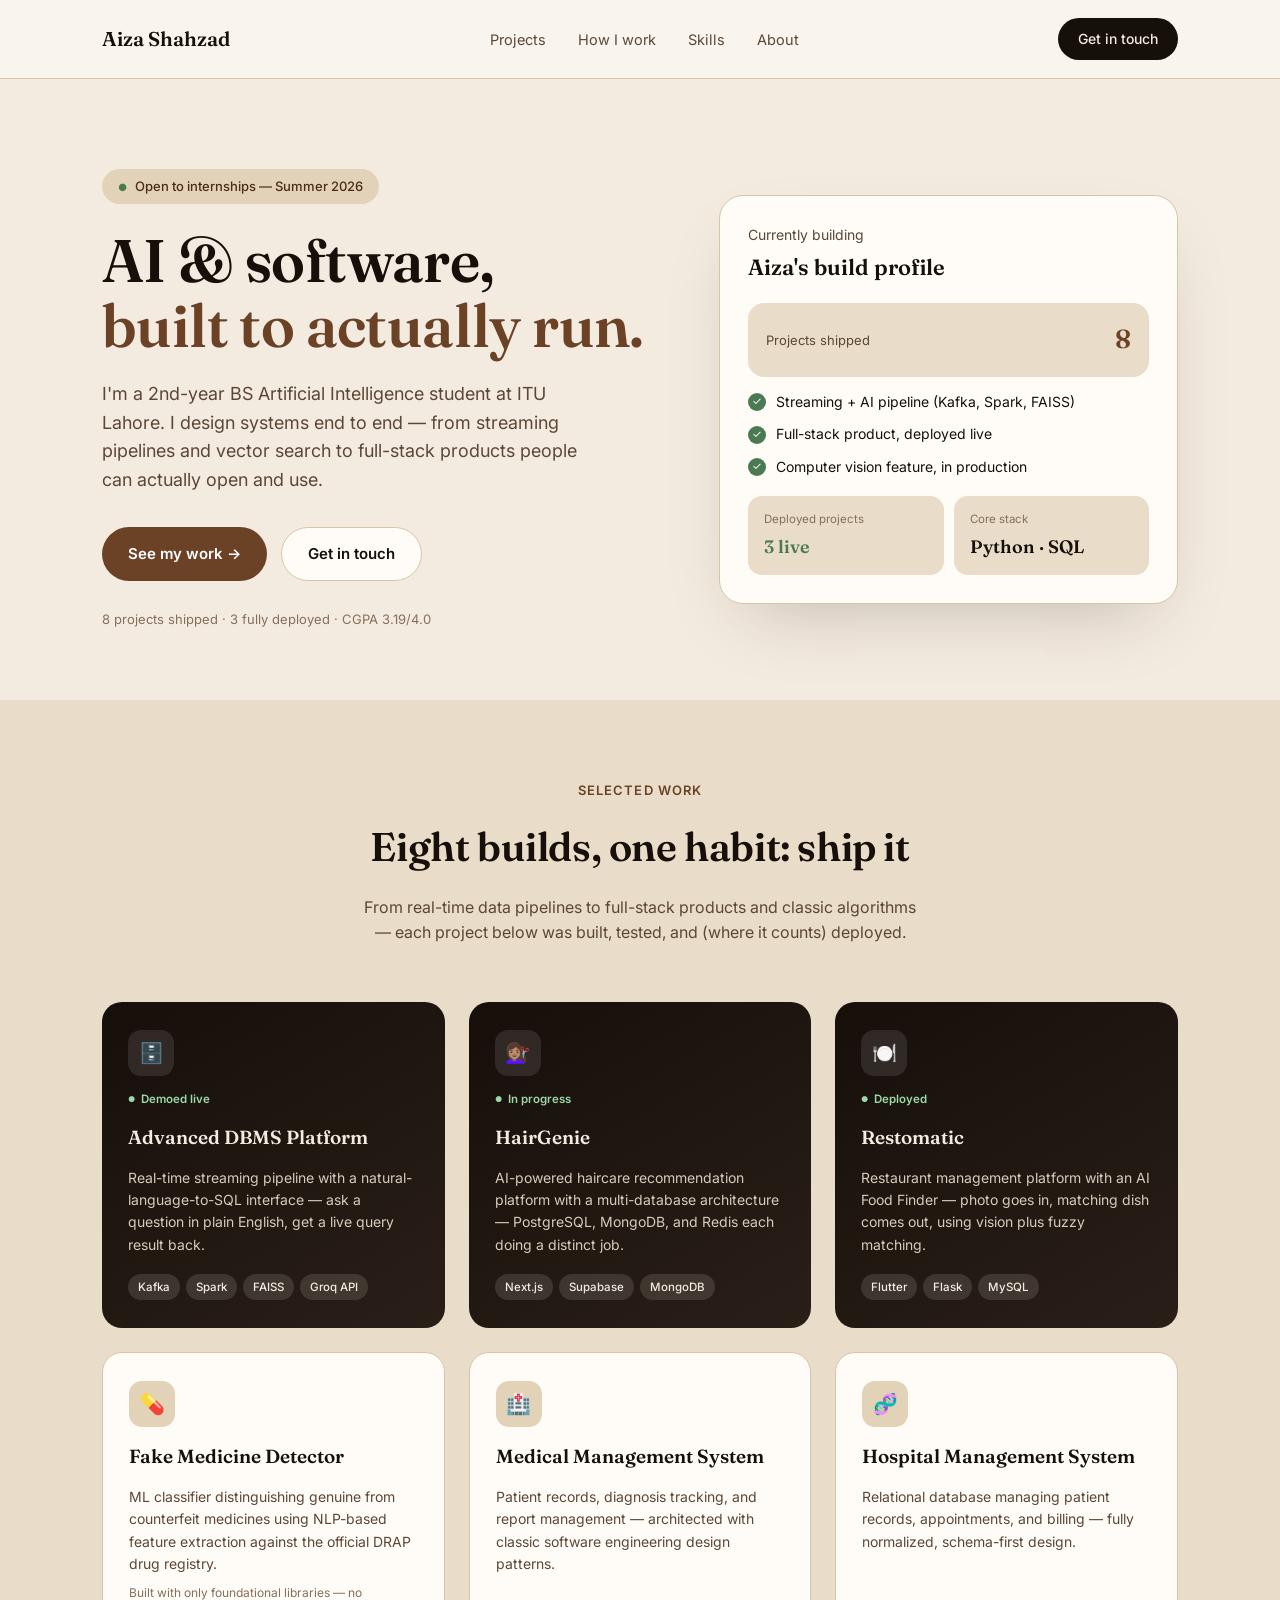
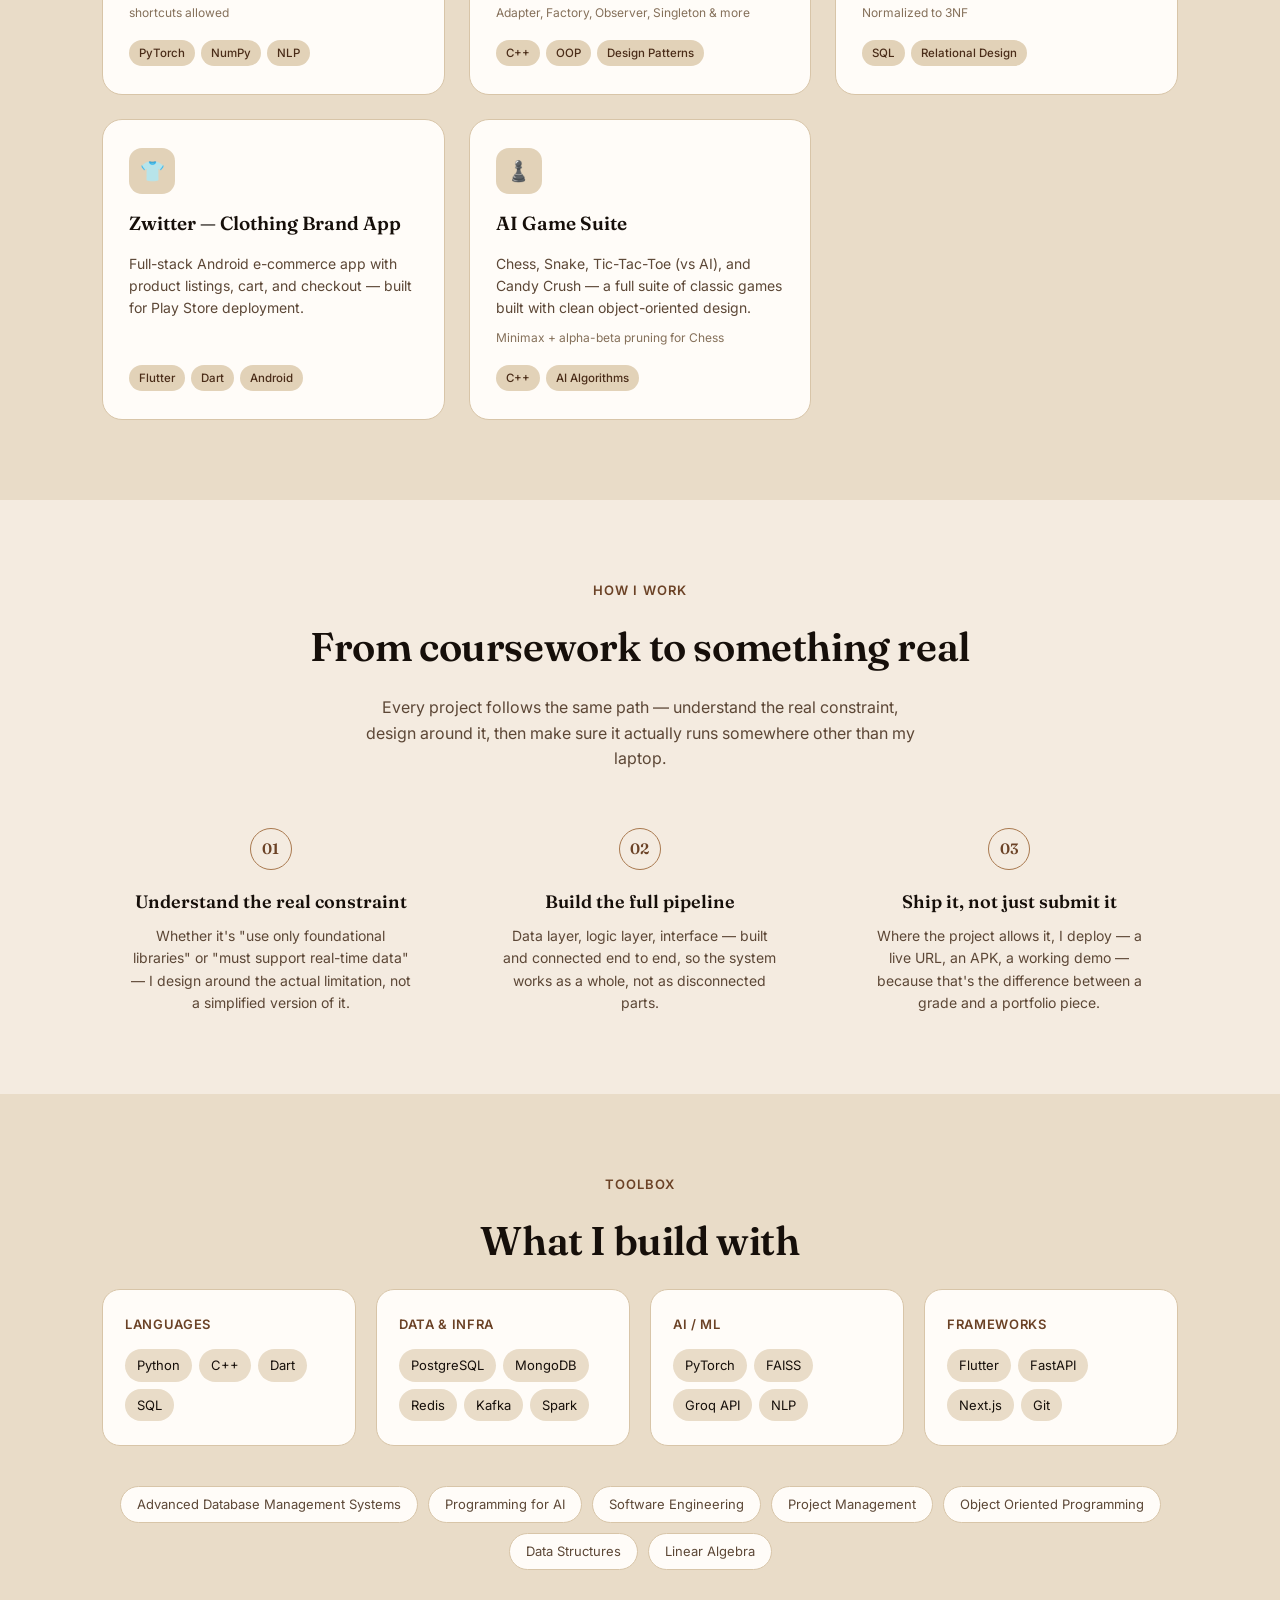
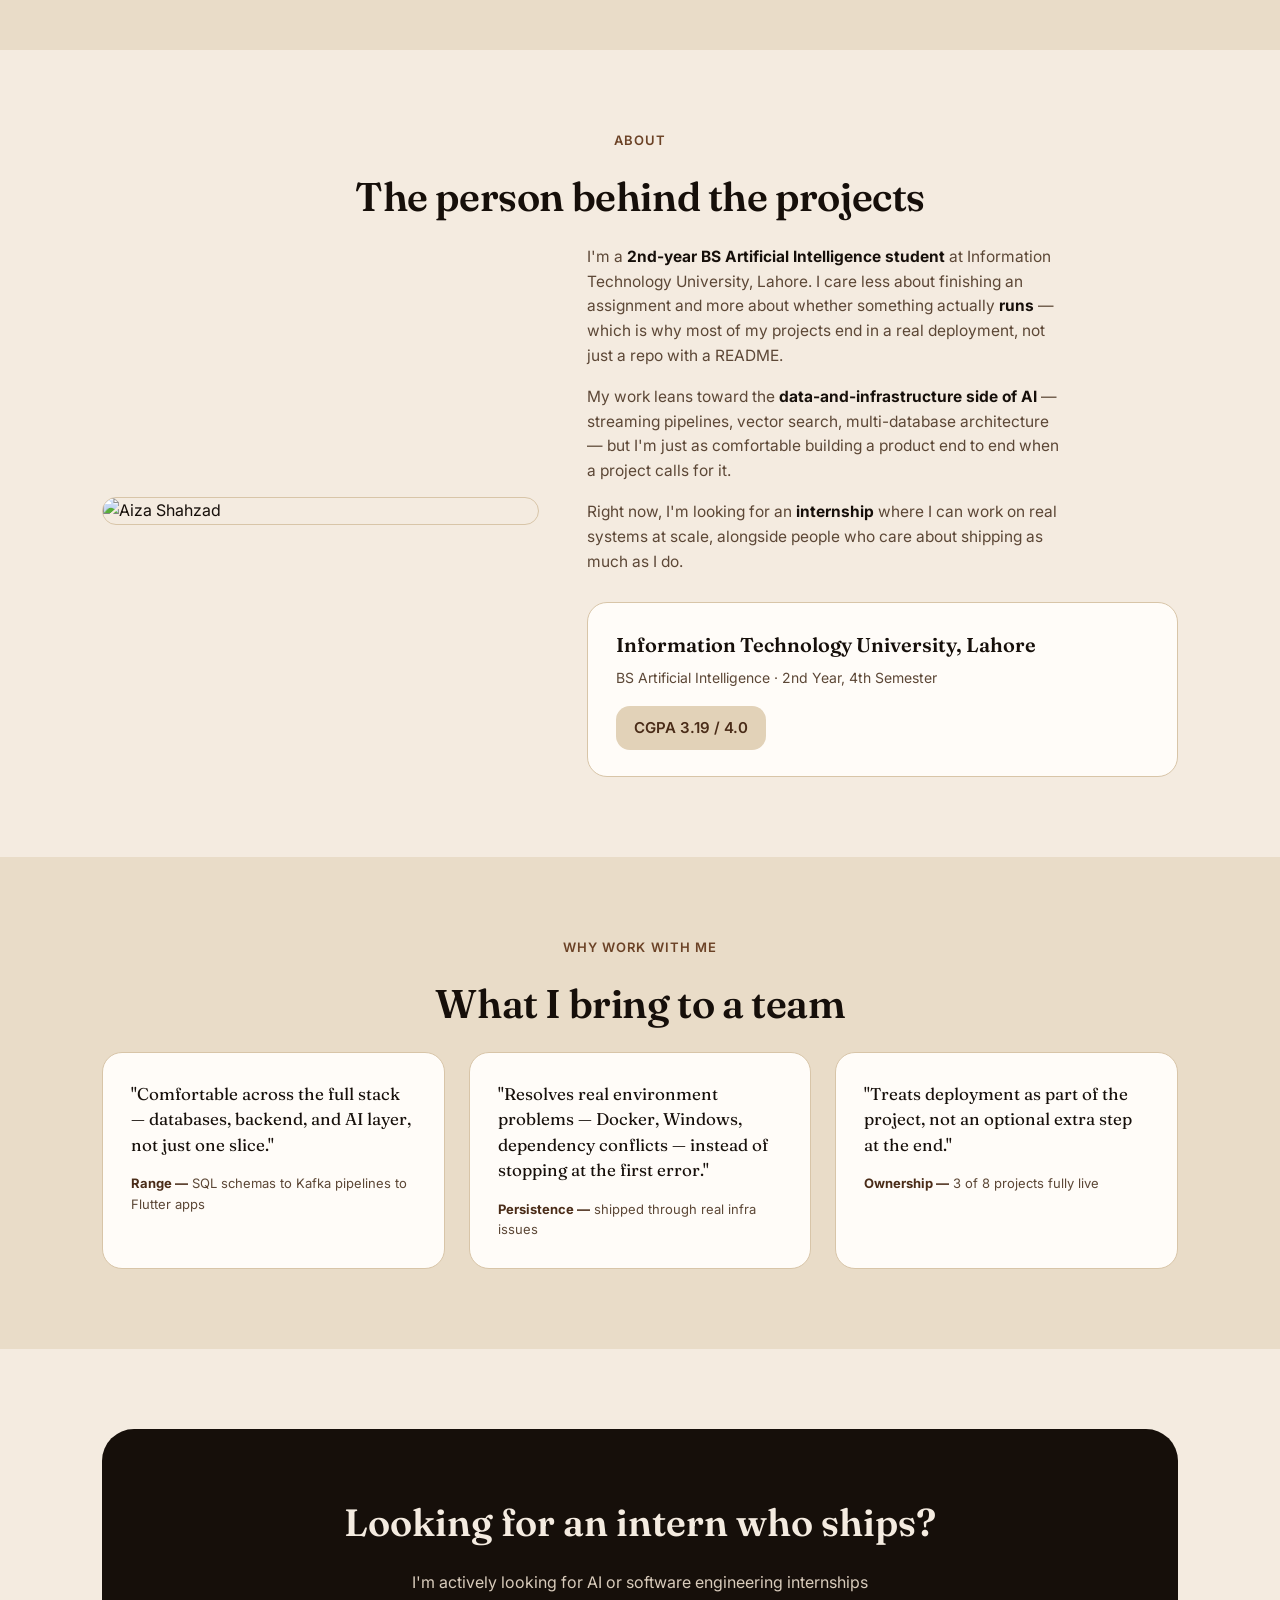
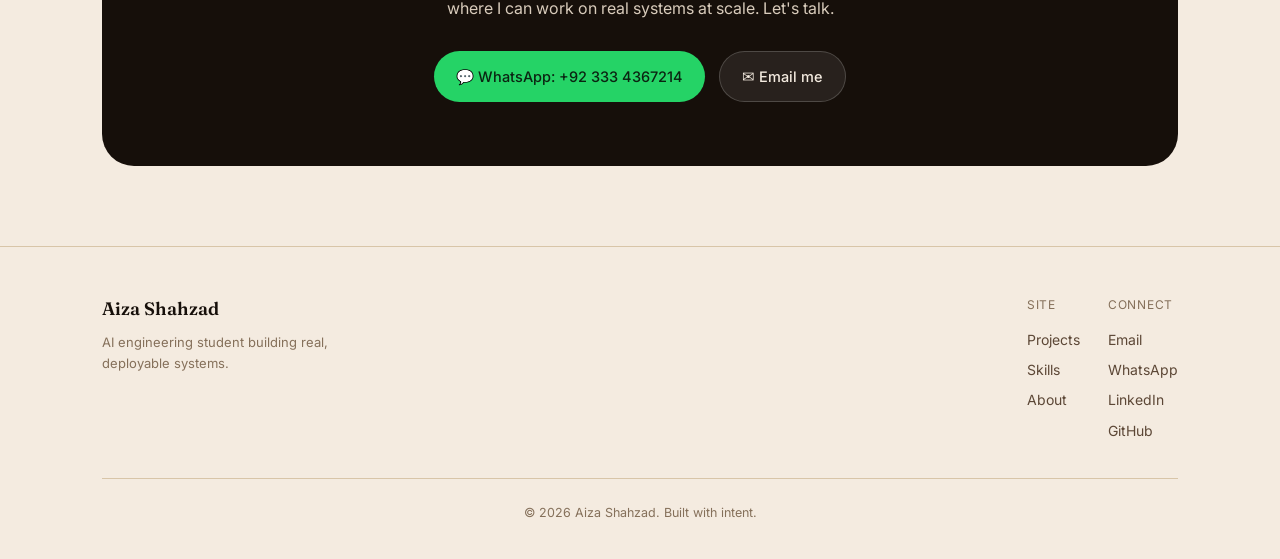
==== index.html @ b6755e30 "Add files via upload" ====
<!DOCTYPE html>
<html lang="en">
<head>
<meta charset="UTF-8">
<meta name="viewport" content="width=device-width, initial-scale=1.0">
<title>Aiza Shahzad — AI & Software Engineer</title>
<link rel="preconnect" href="https://fonts.googleapis.com">
<link href="https://fonts.googleapis.com/css2?family=Fraunces:opsz,wght@9..144,400;9..144,500;9..144,600;9..144,700&family=Inter:wght@400;500;600;700&display=swap" rel="stylesheet">
<style>
:root{
  --cream:#F4EBE0;
  --cream-deep:#E9DCC8;
  --card:#FFFCF8;
  --card-soft:#E2D2B8;
  --ink:#160F0A;
  --brown:#6B4226;
  --brown-deep:#4A2C18;
  --brown-light:#A9794F;
  --muted:#5C4736;
  --muted-light:#85705A;
  --line:#D8C5A8;
  --green:#4A7A52;
  --serif:'Fraunces', serif;
  --sans:'Inter', sans-serif;
}
*{margin:0;padding:0;box-sizing:border-box;}
html{scroll-behavior:smooth;}
body{
  background:var(--cream);
  color:var(--ink);
  font-family:var(--sans);
  line-height:1.6;
  font-size:16px;
  -webkit-font-smoothing:antialiased;
}
a{color:inherit;text-decoration:none;}
img{max-width:100%;display:block;}
::selection{background:var(--brown-light);color:var(--ink);}

.wrap{max-width:1140px;margin:0 auto;padding:0 32px;}
@media (max-width:640px){.wrap{padding:0 20px;}}

/* ---------- Nav ---------- */
nav{
  position:sticky;top:0;z-index:50;
  background:rgba(250,246,240,0.88);
  backdrop-filter:blur(10px);
  border-bottom:1px solid var(--line);
}
.nav-inner{
  max-width:1140px;margin:0 auto;padding:18px 32px;
  display:flex;align-items:center;justify-content:space-between;
}
@media (max-width:640px){.nav-inner{padding:16px 20px;}}
.logo{font-family:var(--serif);font-weight:600;font-size:20px;color:var(--ink);}
.nav-links{display:flex;gap:32px;font-size:14.5px;color:var(--muted);}
.nav-links a:hover{color:var(--brown);}
@media (max-width:760px){.nav-links{display:none;}}
.nav-cta{
  background:var(--ink);color:var(--cream);
  padding:10px 20px;border-radius:30px;font-size:14px;font-weight:500;
  transition:background 0.2s;
}
.nav-cta:hover{background:var(--brown-deep);}

/* ---------- Hero ---------- */
.hero{padding:90px 0 70px;}
@media (max-width:640px){.hero{padding:50px 0 40px;}}
.hero-grid{display:grid;grid-template-columns:1.1fr 0.9fr;gap:56px;align-items:center;}
@media (max-width:880px){.hero-grid{grid-template-columns:1fr;gap:40px;}}

.eyebrow{
  display:inline-flex;align-items:center;gap:8px;
  background:var(--card-soft);color:var(--brown-deep);
  padding:7px 16px;border-radius:30px;font-size:13px;font-weight:500;
  margin-bottom:24px;
}
.eyebrow::before{content:"●";color:var(--green);font-size:10px;}

h1.headline{
  font-family:var(--serif);
  font-size:clamp(38px,5.2vw,60px);
  font-weight:600;
  line-height:1.08;
  letter-spacing:-0.01em;
  color:var(--ink);
  margin-bottom:22px;
}
h1.headline em{color:var(--brown);font-style:normal;}

.hero-sub{
  font-size:18px;color:var(--muted);max-width:480px;margin-bottom:32px;
}
.hero-actions{display:flex;gap:14px;flex-wrap:wrap;margin-bottom:28px;}
.btn{
  display:inline-flex;align-items:center;gap:8px;
  padding:14px 26px;border-radius:30px;font-size:15px;font-weight:600;
  transition:transform 0.15s, box-shadow 0.15s, background 0.15s;
}
.btn-primary{background:var(--brown);color:#fff;}
.btn-primary:hover{background:var(--brown-deep);box-shadow:0 8px 20px -8px rgba(139,94,60,0.5);}
.btn-secondary{background:var(--card);color:var(--ink);border:1px solid var(--line);}
.btn-secondary:hover{border-color:var(--brown-light);}
.hero-note{font-size:13px;color:var(--muted-light);}

/* ---------- Hero visual card ---------- */
.hero-card{
  background:var(--card);
  border-radius:24px;
  padding:28px;
  box-shadow:0 30px 70px -30px rgba(28,20,16,0.25);
  border:1px solid var(--line);
}
.hero-card-greet{font-size:14px;color:var(--muted);margin-bottom:4px;}
.hero-card-name{font-family:var(--serif);font-size:22px;font-weight:600;margin-bottom:18px;}
.profile-row{
  display:flex;justify-content:space-between;align-items:center;
  background:var(--cream-deep);border-radius:16px;padding:16px 18px;margin-bottom:14px;
}
.profile-row-label{font-size:13px;color:var(--muted);}
.profile-score{font-family:var(--serif);font-size:26px;font-weight:600;color:var(--brown);}
.checklist{display:flex;flex-direction:column;gap:10px;margin-bottom:18px;}
.check-item{display:flex;align-items:center;gap:10px;font-size:14px;color:var(--ink);}
.check-mark{
  width:18px;height:18px;border-radius:50%;background:var(--green);
  display:flex;align-items:center;justify-content:center;color:#fff;font-size:11px;flex-shrink:0;
}
.stat-row{display:flex;gap:10px;}
.stat-pill{
  flex:1;background:var(--cream-deep);border-radius:14px;padding:14px 16px;
}
.stat-pill .label{font-size:11.5px;color:var(--muted-light);margin-bottom:4px;}
.stat-pill .value{font-family:var(--serif);font-size:18px;font-weight:600;color:var(--ink);}
.stat-pill .value.up{color:var(--green);}

/* ---------- Section shared ---------- */
section{padding:80px 0;}
@media (max-width:640px){section{padding:50px 0;}}
.section-tag{
  text-align:center;font-size:13px;font-weight:600;color:var(--brown);
  text-transform:uppercase;letter-spacing:0.08em;margin-bottom:14px;
}
h2.section-h{
  font-family:var(--serif);font-size:clamp(28px,3.5vw,40px);font-weight:600;
  text-align:center;color:var(--ink);margin-bottom:16px;letter-spacing:-0.01em;
}
.section-sub{text-align:center;color:var(--muted);font-size:16px;max-width:560px;margin:0 auto 56px;}

/* ---------- Projects ---------- */
.projects-section{background:var(--cream-deep);}
.project-grid{display:grid;grid-template-columns:repeat(3,1fr);gap:24px;}
@media (max-width:880px){.project-grid{grid-template-columns:repeat(2,1fr);}}
@media (max-width:640px){.project-grid{grid-template-columns:1fr;}}

.proj-card{
  background:var(--card);border-radius:20px;padding:28px 26px;
  border:1px solid var(--line);
  display:flex;flex-direction:column;gap:14px;
  transition:transform 0.2s, box-shadow 0.2s;
}
.proj-card:hover{transform:translateY(-4px);box-shadow:0 20px 40px -20px rgba(28,20,16,0.18);}
.proj-icon{
  width:46px;height:46px;border-radius:13px;
  background:var(--card-soft);
  display:flex;align-items:center;justify-content:center;
  font-size:20px;
}
.proj-card-title{font-family:var(--serif);font-size:19px;font-weight:600;color:var(--ink);}
.proj-card-desc{font-size:14px;color:var(--muted);flex:1;}
.proj-meta{font-size:12px;color:var(--muted-light);margin-top:-6px;}
.proj-stack{display:flex;flex-wrap:wrap;gap:6px;margin-top:4px;}
.proj-chip{
  font-size:11.5px;color:var(--brown-deep);background:var(--card-soft);
  padding:4px 10px;border-radius:20px;font-weight:500;
}
.proj-card.featured{
  background:linear-gradient(150deg, var(--ink) 0%, #2A1F18 100%);
  border:none;
}
.proj-card.featured .proj-card-title, .proj-card.featured .proj-card-desc{color:var(--cream);}
.proj-card.featured .proj-card-desc{color:#D8CBBB;}
.proj-card.featured .proj-icon{background:rgba(255,255,255,0.1);}
.proj-card.featured .proj-meta{color:var(--brown-light);}
.proj-card.featured .proj-chip{background:rgba(255,255,255,0.12);color:var(--cream);}
.proj-card.featured .live-badge{
  display:inline-flex;align-items:center;gap:6px;font-size:11.5px;color:#9BD9A6;font-weight:600;
}
.proj-card.featured .live-badge::before{content:"●";font-size:8px;}

/* ---------- How it works / process ---------- */
.process-grid{display:grid;grid-template-columns:repeat(3,1fr);gap:32px;}
@media (max-width:760px){.process-grid{grid-template-columns:1fr;gap:28px;}}
.process-step{text-align:center;padding:0 12px;}
.step-num{
  font-family:var(--serif);font-size:15px;font-weight:600;color:var(--brown);
  width:42px;height:42px;border-radius:50%;border:1.5px solid var(--brown-light);
  display:flex;align-items:center;justify-content:center;margin:0 auto 18px;
}
.step-title{font-family:var(--serif);font-size:18px;font-weight:600;margin-bottom:8px;}
.step-body{font-size:14px;color:var(--muted);max-width:280px;margin:0 auto;}

/* ---------- Skills ---------- */
.skills-wrap{display:grid;grid-template-columns:repeat(4,1fr);gap:20px;}
@media (max-width:880px){.skills-wrap{grid-template-columns:repeat(2,1fr);}}
@media (max-width:480px){.skills-wrap{grid-template-columns:1fr;}}
.skill-card{
  background:var(--card);border:1px solid var(--line);border-radius:18px;padding:24px 22px;
}
.skill-card-title{font-size:13px;font-weight:600;color:var(--brown);text-transform:uppercase;letter-spacing:0.05em;margin-bottom:14px;}
.skill-tag-row{display:flex;flex-wrap:wrap;gap:7px;}
.skill-tag{
  font-size:13px;background:var(--cream-deep);color:var(--ink);
  padding:6px 12px;border-radius:20px;
}

.coursework-row{
  margin-top:40px;display:flex;flex-wrap:wrap;gap:10px;justify-content:center;
}
.course-pill{
  font-size:13px;color:var(--muted);border:1px solid var(--line);
  padding:7px 16px;border-radius:30px;background:var(--card);
}

/* ---------- Education ---------- */
.edu-card{
  background:var(--card);border:1px solid var(--line);border-radius:20px;
  padding:26px 28px;display:flex;justify-content:space-between;align-items:center;
  flex-wrap:wrap;gap:16px;max-width:760px;
}
#about .edu-card{margin:0;}
.edu-left .edu-school{font-family:var(--serif);font-size:20px;font-weight:600;margin-bottom:6px;}
.edu-left .edu-degree{font-size:14px;color:var(--muted);}
.edu-gpa-badge{
  background:var(--card-soft);color:var(--brown-deep);
  font-weight:600;font-size:15px;padding:10px 18px;border-radius:14px;white-space:nowrap;
}

/* ---------- Testimonial-style "what I bring" ---------- */
.bring-grid{display:grid;grid-template-columns:repeat(3,1fr);gap:24px;}
@media (max-width:760px){.bring-grid{grid-template-columns:1fr;}}
.bring-card{
  background:var(--card);border-radius:20px;padding:28px;border:1px solid var(--line);
}
.bring-quote{font-family:var(--serif);font-size:17px;line-height:1.5;color:var(--ink);margin-bottom:16px;}
.bring-who{font-size:13px;color:var(--muted);}
.bring-who strong{color:var(--brown-deep);}

/* ---------- Final CTA ---------- */
.final-cta{
  background:var(--ink);border-radius:32px;padding:64px 48px;text-align:center;color:var(--cream);
}
@media (max-width:640px){.final-cta{padding:44px 24px;border-radius:24px;}}
.final-cta h2{font-family:var(--serif);font-size:clamp(26px,4vw,38px);font-weight:600;margin-bottom:16px;}
.final-cta p{color:#D8CBBB;max-width:480px;margin:0 auto 30px;font-size:16px;}
.final-cta .btn-primary{background:var(--brown-light);color:var(--ink);}
.final-cta .btn-primary:hover{background:#D9BB95;}

.about-grid{display:grid;grid-template-columns:0.85fr 1.15fr;gap:48px;align-items:center;}
@media (max-width:780px){.about-grid{grid-template-columns:1fr;gap:32px;}}
.about-photo{
  border-radius:24px;overflow:hidden;
  box-shadow:0 30px 60px -25px rgba(22,15,10,0.35);
  border:1px solid var(--line);
}
.about-photo img{width:100%;height:100%;object-fit:cover;display:block;}
.about-bio p{color:var(--muted);font-size:15.5px;margin-bottom:16px;max-width:480px;}
.about-bio p strong{color:var(--ink);}

/* ---------- Contact links ---------- */
.contact-links-row{display:flex;gap:14px;flex-wrap:wrap;justify-content:center;margin-top:6px;}
.contact-link-btn{
  display:inline-flex;align-items:center;gap:9px;
  background:rgba(255,255,255,0.08);color:var(--cream);
  padding:13px 22px;border-radius:30px;font-size:14.5px;font-weight:500;
  border:1px solid rgba(255,255,255,0.18);
  transition:background 0.2s, border-color 0.2s;
}
.contact-link-btn:hover{background:rgba(255,255,255,0.16);border-color:rgba(255,255,255,0.32);}
.contact-link-btn.whatsapp{background:#25D366;color:#0B2412;border:none;}
.contact-link-btn.whatsapp:hover{background:#1FBD5A;}
footer{padding:48px 0 36px;border-top:1px solid var(--line);}
.footer-grid{display:flex;justify-content:space-between;flex-wrap:wrap;gap:24px;}
.footer-logo{font-family:var(--serif);font-size:18px;font-weight:600;margin-bottom:8px;}
.footer-tag{font-size:13px;color:var(--muted-light);max-width:240px;}
.footer-links{display:flex;gap:28px;flex-wrap:wrap;}
.footer-col-title{font-size:12px;color:var(--muted-light);text-transform:uppercase;letter-spacing:0.06em;margin-bottom:10px;}
.footer-col a{display:block;font-size:14px;color:var(--muted);padding:4px 0;}
.footer-col a:hover{color:var(--brown);}
.footer-bottom{margin-top:32px;padding-top:24px;border-top:1px solid var(--line);font-size:12.5px;color:var(--muted-light);text-align:center;}

@media (prefers-reduced-motion: reduce){*{transition:none !important;}}
</style>
</head>
<body>

<nav>
  <div class="nav-inner">
    <div class="logo">Aiza Shahzad</div>
    <div class="nav-links">
      <a href="#projects">Projects</a>
      <a href="#process">How I work</a>
      <a href="#skills">Skills</a>
      <a href="#about">About</a>
    </div>
    <a class="nav-cta" href="#contact">Get in touch</a>
  </div>
</nav>

<header class="hero">
  <div class="wrap hero-grid">
    <div>
      <div class="eyebrow">Open to internships — Summer 2026</div>
      <h1 class="headline">AI &amp; software,<br><em>built to actually run.</em></h1>
      <p class="hero-sub">I'm a 2nd-year BS Artificial Intelligence student at ITU Lahore. I design systems end to end — from streaming pipelines and vector search to full-stack products people can actually open and use.</p>
      <div class="hero-actions">
        <a class="btn btn-primary" href="#projects">See my work →</a>
        <a class="btn btn-secondary" href="#contact">Get in touch</a>
      </div>
      <p class="hero-note">8 projects shipped · 3 fully deployed · CGPA 3.19/4.0</p>
    </div>

    <div class="hero-card">
      <div class="hero-card-greet">Currently building</div>
      <div class="hero-card-name">Aiza's build profile</div>
      <div class="profile-row">
        <span class="profile-row-label">Projects shipped</span>
        <span class="profile-score">8</span>
      </div>
      <div class="checklist">
        <div class="check-item"><span class="check-mark">✓</span> Streaming + AI pipeline (Kafka, Spark, FAISS)</div>
        <div class="check-item"><span class="check-mark">✓</span> Full-stack product, deployed live</div>
        <div class="check-item"><span class="check-mark">✓</span> Computer vision feature, in production</div>
      </div>
      <div class="stat-row">
        <div class="stat-pill">
          <div class="label">Deployed projects</div>
          <div class="value up">3 live</div>
        </div>
        <div class="stat-pill">
          <div class="label">Core stack</div>
          <div class="value">Python · SQL</div>
        </div>
      </div>
    </div>
  </div>
</header>

<section class="projects-section" id="projects">
  <div class="wrap">
    <div class="section-tag">Selected work</div>
    <h2 class="section-h">Eight builds, one habit: ship it</h2>
    <p class="section-sub">From real-time data pipelines to full-stack products and classic algorithms — each project below was built, tested, and (where it counts) deployed.</p>

    <div class="project-grid">

      <div class="proj-card featured">
        <div class="proj-icon">🗄️</div>
        <span class="live-badge">Demoed live</span>
        <div class="proj-card-title">Advanced DBMS Platform</div>
        <p class="proj-card-desc">Real-time streaming pipeline with a natural-language-to-SQL interface — ask a question in plain English, get a live query result back.</p>
        <div class="proj-stack">
          <span class="proj-chip">Kafka</span><span class="proj-chip">Spark</span><span class="proj-chip">FAISS</span><span class="proj-chip">Groq API</span>
        </div>
      </div>

      <div class="proj-card featured">
        <div class="proj-icon">💇🏽‍♀️</div>
        <span class="live-badge">In progress</span>
        <div class="proj-card-title">HairGenie</div>
        <p class="proj-card-desc">AI-powered haircare recommendation platform with a multi-database architecture — PostgreSQL, MongoDB, and Redis each doing a distinct job.</p>
        <div class="proj-stack">
          <span class="proj-chip">Next.js</span><span class="proj-chip">Supabase</span><span class="proj-chip">MongoDB</span>
        </div>
      </div>

      <div class="proj-card featured">
        <div class="proj-icon">🍽️</div>
        <span class="live-badge">Deployed</span>
        <div class="proj-card-title">Restomatic</div>
        <p class="proj-card-desc">Restaurant management platform with an AI Food Finder — photo goes in, matching dish comes out, using vision plus fuzzy matching.</p>
        <div class="proj-stack">
          <span class="proj-chip">Flutter</span><span class="proj-chip">Flask</span><span class="proj-chip">MySQL</span>
        </div>
      </div>

      <div class="proj-card">
        <div class="proj-icon">💊</div>
        <div class="proj-card-title">Fake Medicine Detector</div>
        <p class="proj-card-desc">ML classifier distinguishing genuine from counterfeit medicines using NLP-based feature extraction against the official DRAP drug registry.</p>
        <div class="proj-meta">Built with only foundational libraries — no shortcuts allowed</div>
        <div class="proj-stack">
          <span class="proj-chip">PyTorch</span><span class="proj-chip">NumPy</span><span class="proj-chip">NLP</span>
        </div>
      </div>

      <div class="proj-card">
        <div class="proj-icon">🏥</div>
        <div class="proj-card-title">Medical Management System</div>
        <p class="proj-card-desc">Patient records, diagnosis tracking, and report management — architected with classic software engineering design patterns.</p>
        <div class="proj-meta">Adapter, Factory, Observer, Singleton &amp; more</div>
        <div class="proj-stack">
          <span class="proj-chip">C++</span><span class="proj-chip">OOP</span><span class="proj-chip">Design Patterns</span>
        </div>
      </div>

      <div class="proj-card">
        <div class="proj-icon">🧬</div>
        <div class="proj-card-title">Hospital Management System</div>
        <p class="proj-card-desc">Relational database managing patient records, appointments, and billing — fully normalized, schema-first design.</p>
        <div class="proj-meta">Normalized to 3NF</div>
        <div class="proj-stack">
          <span class="proj-chip">SQL</span><span class="proj-chip">Relational Design</span>
        </div>
      </div>

      <div class="proj-card">
        <div class="proj-icon">👕</div>
        <div class="proj-card-title">Zwitter — Clothing Brand App</div>
        <p class="proj-card-desc">Full-stack Android e-commerce app with product listings, cart, and checkout — built for Play Store deployment.</p>
        <div class="proj-stack">
          <span class="proj-chip">Flutter</span><span class="proj-chip">Dart</span><span class="proj-chip">Android</span>
        </div>
      </div>

      <div class="proj-card">
        <div class="proj-icon">♟️</div>
        <div class="proj-card-title">AI Game Suite</div>
        <p class="proj-card-desc">Chess, Snake, Tic-Tac-Toe (vs AI), and Candy Crush — a full suite of classic games built with clean object-oriented design.</p>
        <div class="proj-meta">Minimax + alpha-beta pruning for Chess</div>
        <div class="proj-stack">
          <span class="proj-chip">C++</span><span class="proj-chip">AI Algorithms</span>
        </div>
      </div>

    </div>
  </div>
</section>

<section id="process">
  <div class="wrap">
    <div class="section-tag">How I work</div>
    <h2 class="section-h">From coursework to something real</h2>
    <p class="section-sub">Every project follows the same path — understand the real constraint, design around it, then make sure it actually runs somewhere other than my laptop.</p>

    <div class="process-grid">
      <div class="process-step">
        <div class="step-num">01</div>
        <div class="step-title">Understand the real constraint</div>
        <div class="step-body">Whether it's "use only foundational libraries" or "must support real-time data" — I design around the actual limitation, not a simplified version of it.</div>
      </div>
      <div class="process-step">
        <div class="step-num">02</div>
        <div class="step-title">Build the full pipeline</div>
        <div class="step-body">Data layer, logic layer, interface — built and connected end to end, so the system works as a whole, not as disconnected parts.</div>
      </div>
      <div class="process-step">
        <div class="step-num">03</div>
        <div class="step-title">Ship it, not just submit it</div>
        <div class="step-body">Where the project allows it, I deploy — a live URL, an APK, a working demo — because that's the difference between a grade and a portfolio piece.</div>
      </div>
    </div>
  </div>
</section>

<section class="projects-section" id="skills">
  <div class="wrap">
    <div class="section-tag">Toolbox</div>
    <h2 class="section-h">What I build with</h2>

    <div class="skills-wrap">
      <div class="skill-card">
        <div class="skill-card-title">Languages</div>
        <div class="skill-tag-row">
          <span class="skill-tag">Python</span>
          <span class="skill-tag">C++</span>
          <span class="skill-tag">Dart</span>
          <span class="skill-tag">SQL</span>
        </div>
      </div>
      <div class="skill-card">
        <div class="skill-card-title">Data &amp; Infra</div>
        <div class="skill-tag-row">
          <span class="skill-tag">PostgreSQL</span>
          <span class="skill-tag">MongoDB</span>
          <span class="skill-tag">Redis</span>
          <span class="skill-tag">Kafka</span>
          <span class="skill-tag">Spark</span>
        </div>
      </div>
      <div class="skill-card">
        <div class="skill-card-title">AI / ML</div>
        <div class="skill-tag-row">
          <span class="skill-tag">PyTorch</span>
          <span class="skill-tag">FAISS</span>
          <span class="skill-tag">Groq API</span>
          <span class="skill-tag">NLP</span>
        </div>
      </div>
      <div class="skill-card">
        <div class="skill-card-title">Frameworks</div>
        <div class="skill-tag-row">
          <span class="skill-tag">Flutter</span>
          <span class="skill-tag">FastAPI</span>
          <span class="skill-tag">Next.js</span>
          <span class="skill-tag">Git</span>
        </div>
      </div>
    </div>

    <div class="coursework-row">
      <span class="course-pill">Advanced Database Management Systems</span>
      <span class="course-pill">Programming for AI</span>
      <span class="course-pill">Software Engineering</span>
      <span class="course-pill">Project Management</span>
      <span class="course-pill">Object Oriented Programming</span>
      <span class="course-pill">Data Structures</span>
      <span class="course-pill">Linear Algebra</span>
    </div>
  </div>
</section>

<section id="about">
  <div class="wrap">
    <div class="section-tag">About</div>
    <h2 class="section-h">The person behind the projects</h2>

    <div class="about-grid">
      <div class="about-photo">
        <img src="assets/aiza.jpg" alt="Aiza Shahzad">
      </div>
      <div class="about-bio">
        <p>I'm a <strong>2nd-year BS Artificial Intelligence student</strong> at Information Technology University, Lahore. I care less about finishing an assignment and more about whether something actually <strong>runs</strong> — which is why most of my projects end in a real deployment, not just a repo with a README.</p>
        <p>My work leans toward the <strong>data-and-infrastructure side of AI</strong> — streaming pipelines, vector search, multi-database architecture — but I'm just as comfortable building a product end to end when a project calls for it.</p>
        <p>Right now, I'm looking for an <strong>internship</strong> where I can work on real systems at scale, alongside people who care about shipping as much as I do.</p>

        <div class="edu-card" style="margin-top:28px;margin-left:0;">
          <div class="edu-left">
            <div class="edu-school">Information Technology University, Lahore</div>
            <div class="edu-degree">BS Artificial Intelligence · 2nd Year, 4th Semester</div>
          </div>
          <div class="edu-gpa-badge">CGPA 3.19 / 4.0</div>
        </div>
      </div>
    </div>
  </div>
</section>

<section class="projects-section">
  <div class="wrap">
    <div class="section-tag">Why work with me</div>
    <h2 class="section-h">What I bring to a team</h2>
    <div class="bring-grid">
      <div class="bring-card">
        <div class="bring-quote">"Comfortable across the full stack — databases, backend, and AI layer, not just one slice."</div>
        <div class="bring-who"><strong>Range —</strong> SQL schemas to Kafka pipelines to Flutter apps</div>
      </div>
      <div class="bring-card">
        <div class="bring-quote">"Resolves real environment problems — Docker, Windows, dependency conflicts — instead of stopping at the first error."</div>
        <div class="bring-who"><strong>Persistence —</strong> shipped through real infra issues</div>
      </div>
      <div class="bring-card">
        <div class="bring-quote">"Treats deployment as part of the project, not an optional extra step at the end."</div>
        <div class="bring-who"><strong>Ownership —</strong> 3 of 8 projects fully live</div>
      </div>
    </div>
  </div>
</section>

<section id="contact">
  <div class="wrap">
    <div class="final-cta">
      <h2>Looking for an intern who ships?</h2>
      <p>I'm actively looking for AI or software engineering internships where I can work on real systems at scale. Let's talk.</p>
      <div class="contact-links-row">
        <a class="contact-link-btn whatsapp" href="https://wa.me/923334367214" target="_blank" rel="noopener">💬 WhatsApp: +92 333 4367214</a>
        <a class="contact-link-btn" href="mailto:aizashahzad25@gmail.com">✉ Email me</a>
      </div>
    </div>
  </div>
</section>

<footer>
  <div class="wrap">
    <div class="footer-grid">
      <div>
        <div class="footer-logo">Aiza Shahzad</div>
        <p class="footer-tag">AI engineering student building real, deployable systems.</p>
      </div>
      <div class="footer-links">
        <div class="footer-col">
          <div class="footer-col-title">Site</div>
          <a href="#projects">Projects</a>
          <a href="#skills">Skills</a>
          <a href="#about">About</a>
        </div>
        <div class="footer-col">
          <div class="footer-col-title">Connect</div>
          <a href="mailto:aizashahzad25@gmail.com">Email</a>
          <a href="https://wa.me/923334367214" target="_blank" rel="noopener">WhatsApp</a>
          <a href="https://linkedin.com/in/aiza-shahzad" target="_blank" rel="noopener">LinkedIn</a>
          <a href="https://github.com/Aizachaudary" target="_blank" rel="noopener">GitHub</a>
        </div>
      </div>
    </div>
    <div class="footer-bottom">© 2026 Aiza Shahzad. Built with intent.</div>
  </div>
</footer>

</body>
</html>
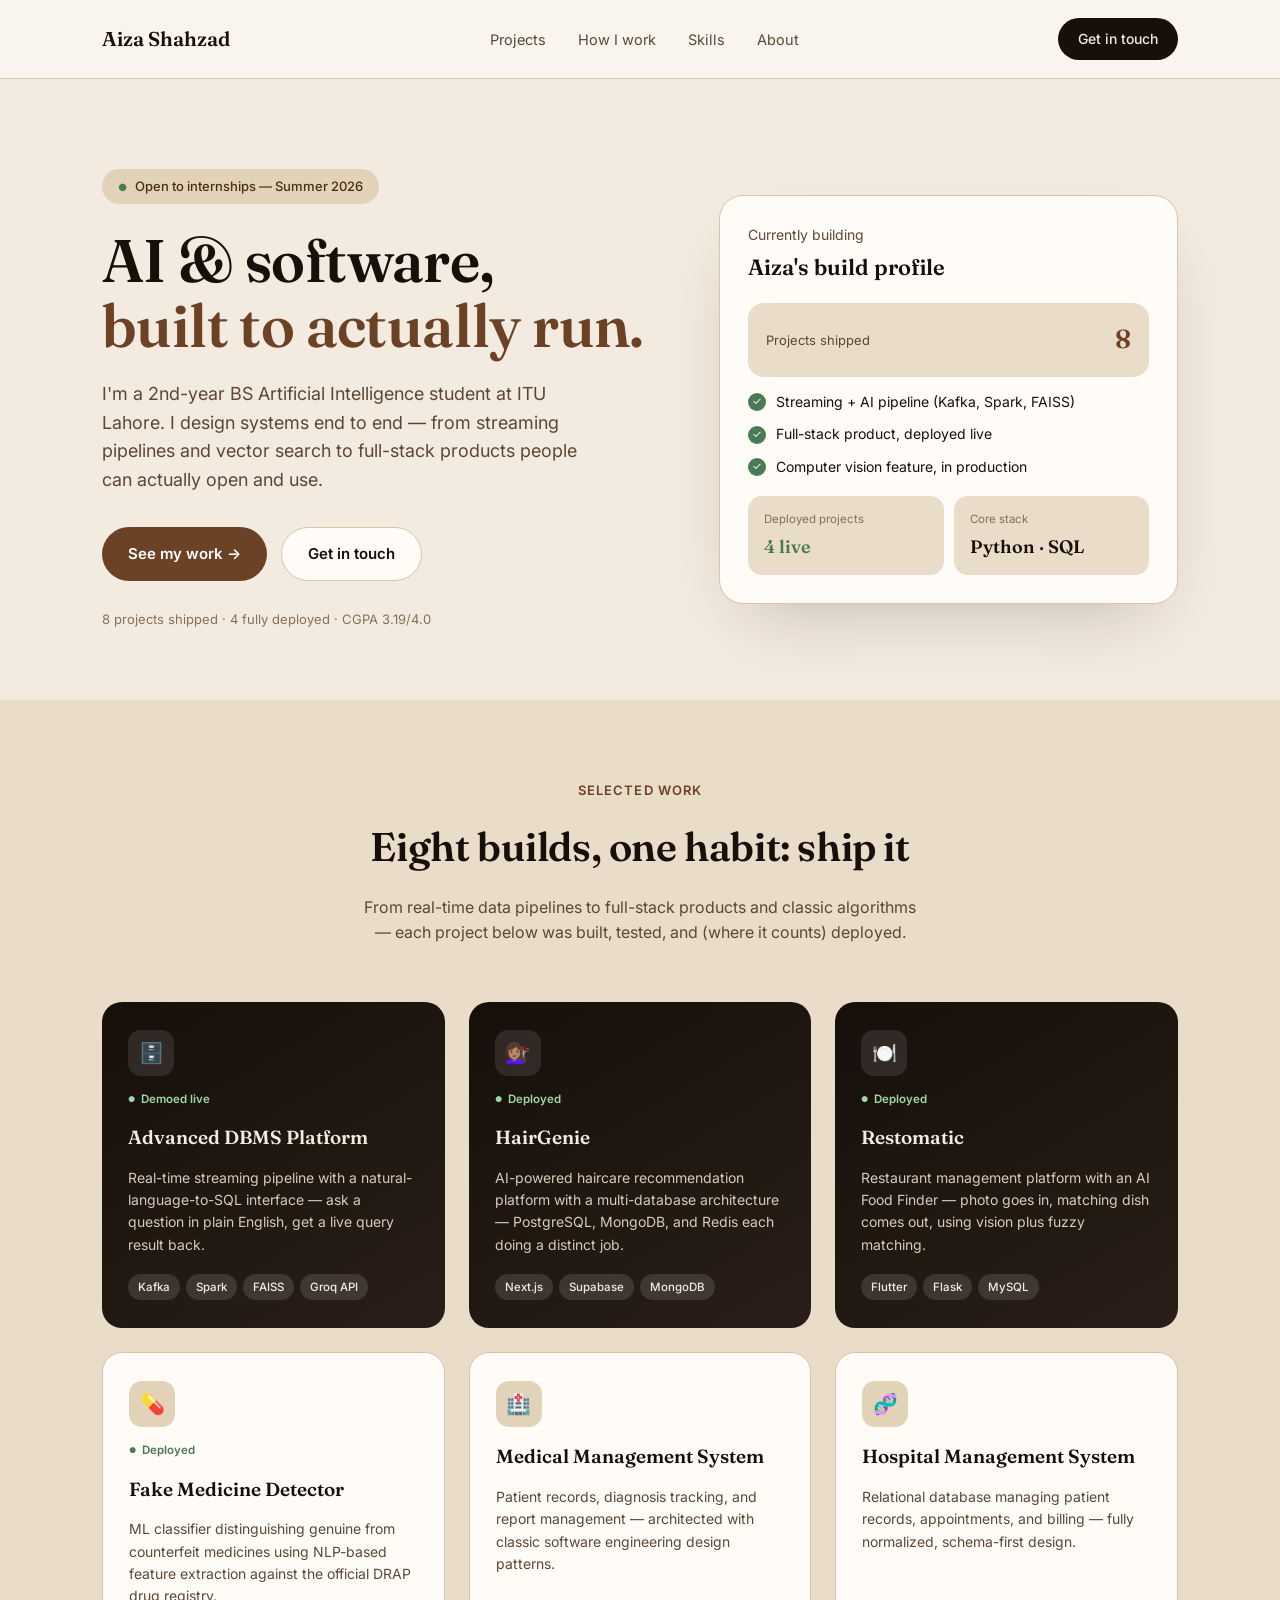
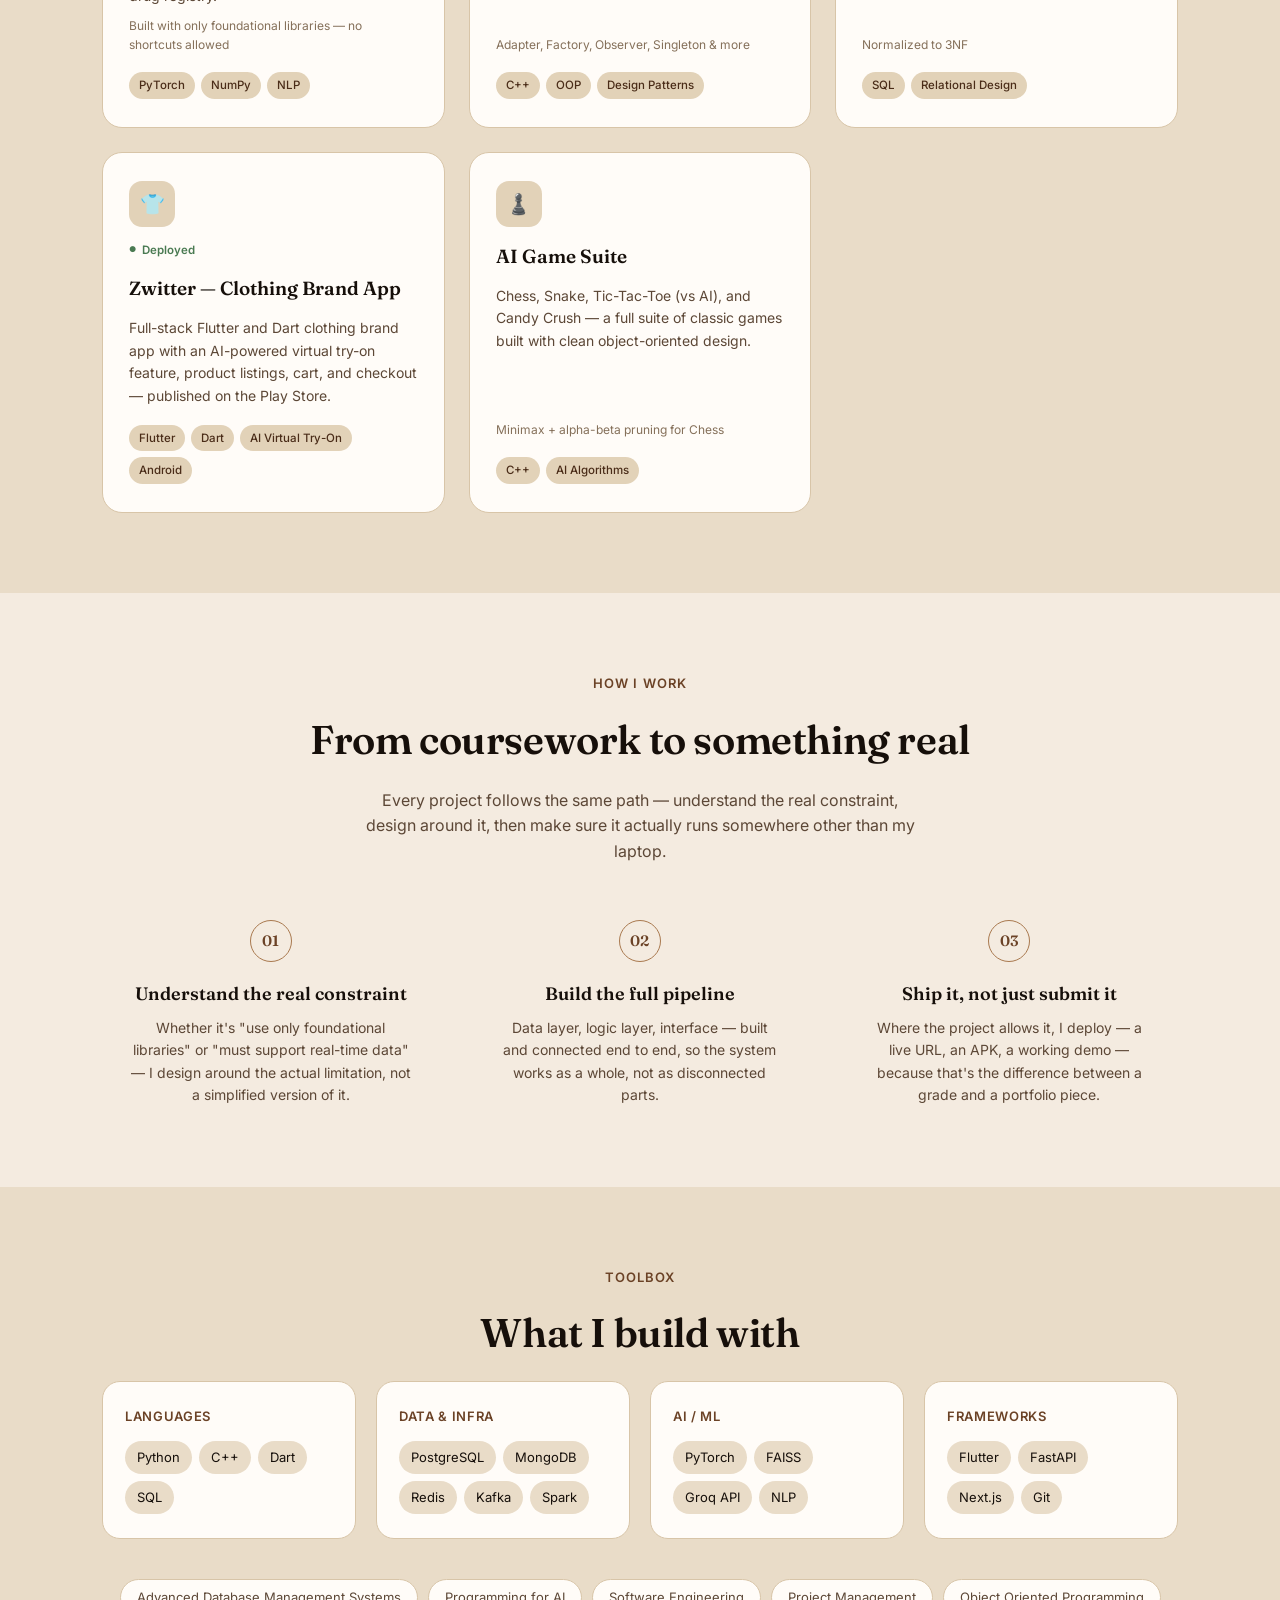
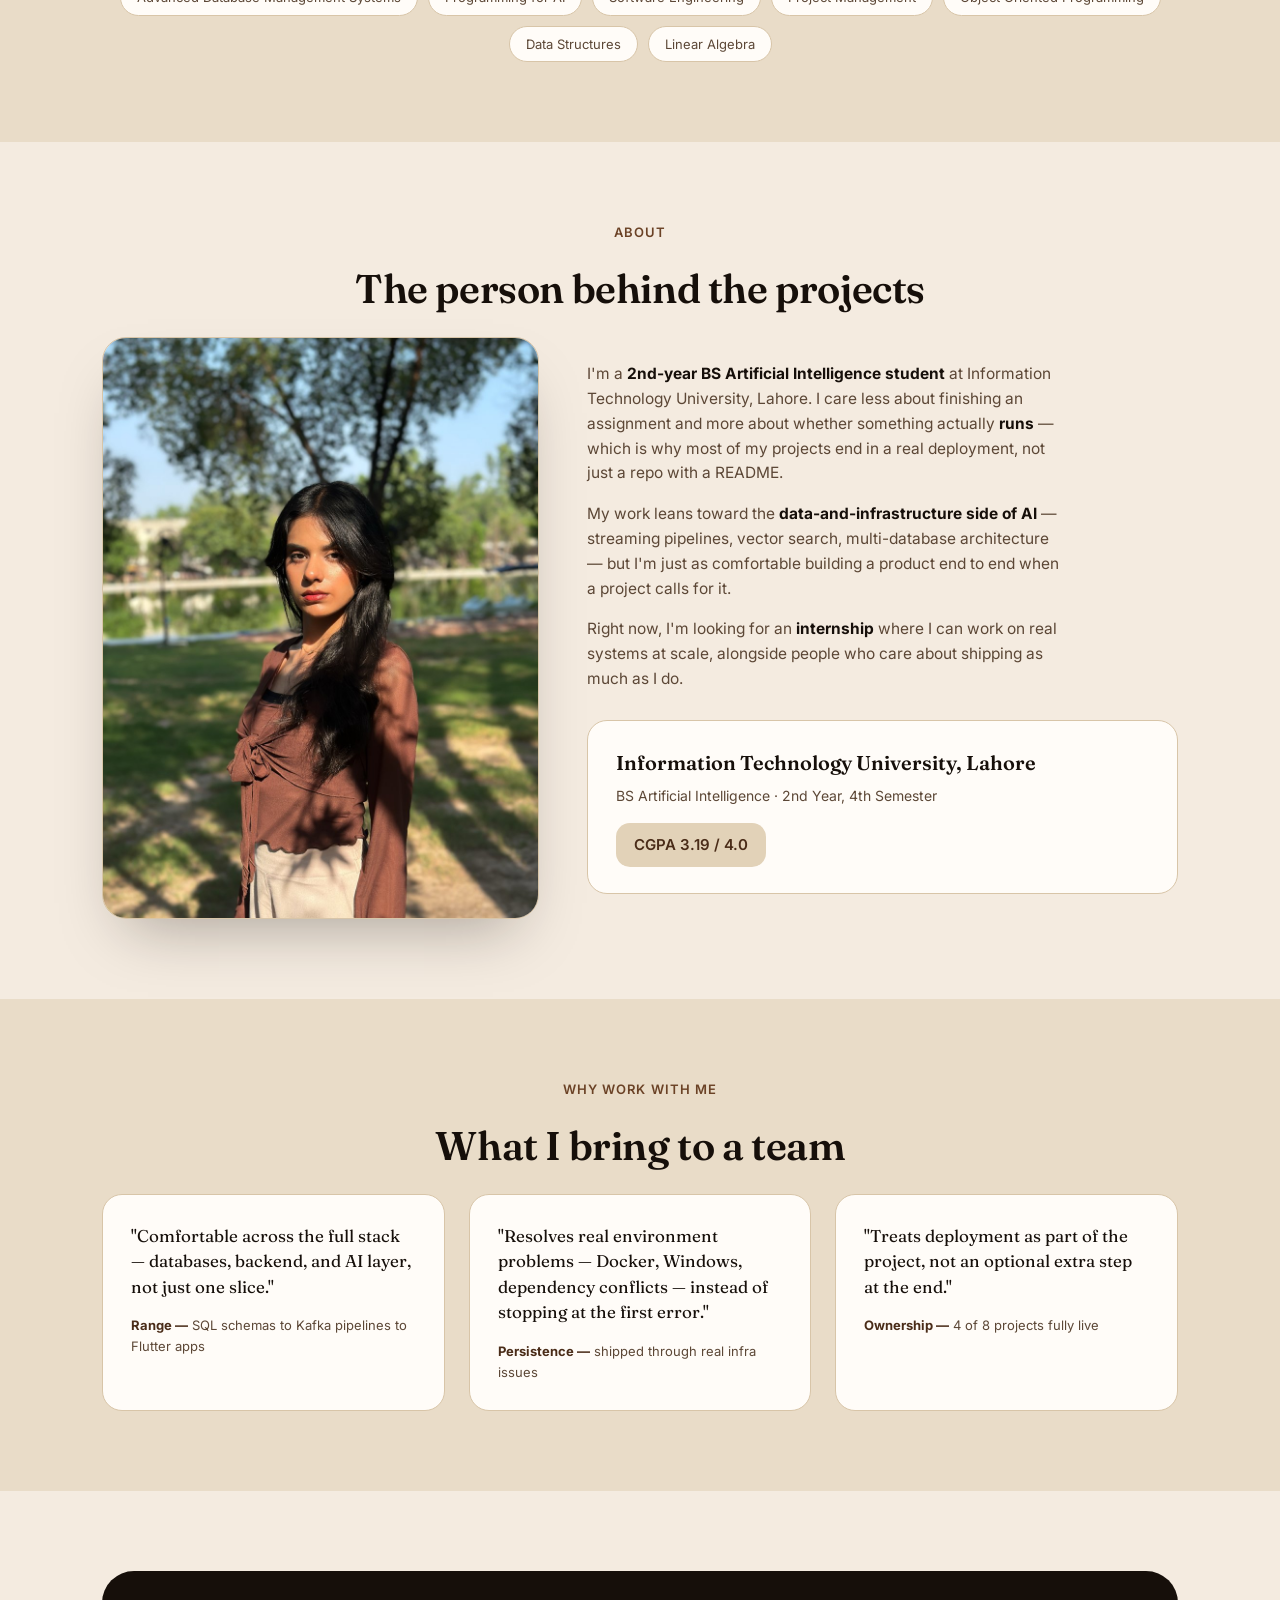
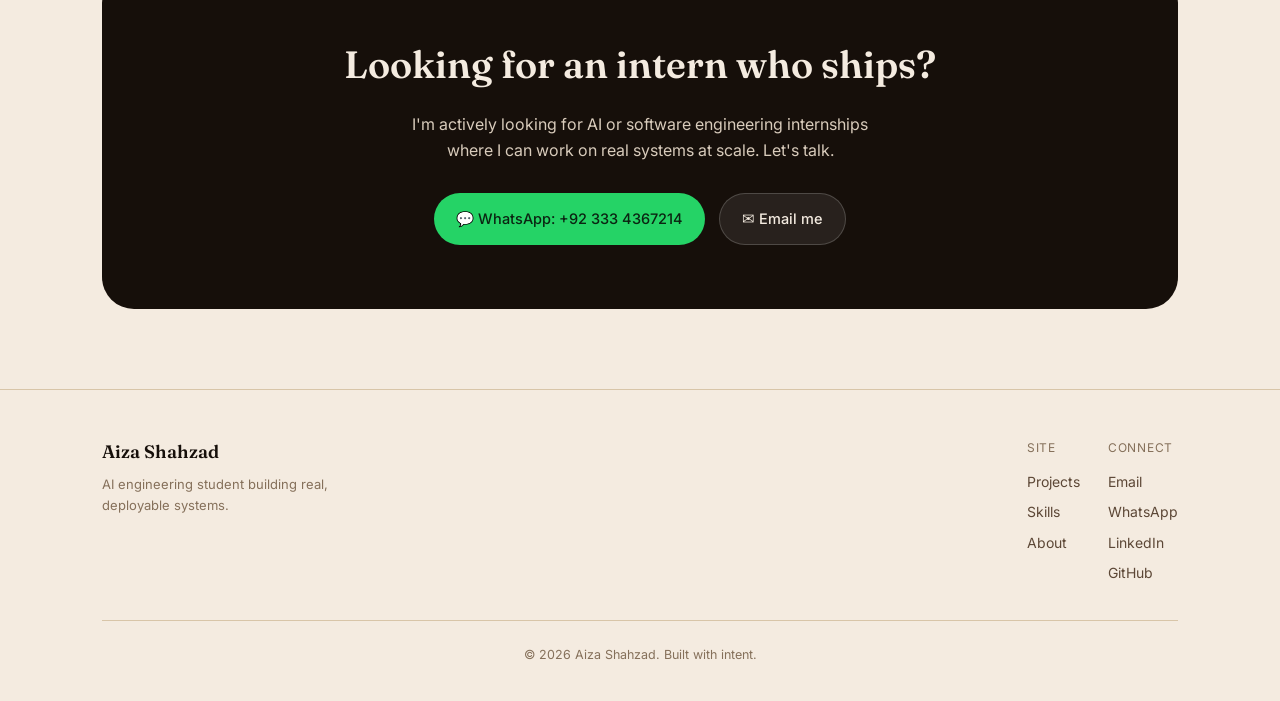
==== commit 151a87e2: "updated" ====
--- a/index.html
+++ b/index.html
@@ -8,48 +8,46 @@
 <link href="https://fonts.googleapis.com/css2?family=Fraunces:opsz,wght@9..144,400;9..144,500;9..144,600;9..144,700&family=Inter:wght@400;500;600;700&display=swap" rel="stylesheet">
 <style>
 :root{
-  --cream:#F4EBE0;
-  --cream-deep:#E9DCC8;
-  --card:#FFFCF8;
-  --card-soft:#E2D2B8;
-  --ink:#160F0A;
-  --brown:#6B4226;
-  --brown-deep:#4A2C18;
-  --brown-light:#A9794F;
-  --muted:#5C4736;
-  --muted-light:#85705A;
-  --line:#D8C5A8;
-  --green:#4A7A52;
-  --serif:'Fraunces', serif;
-  --sans:'Inter', sans-serif;
+--cream:#F4EBE0;
+--cream-deep:#E9DCC8;
+--card:#FFFCF8;
+--card-soft:#E2D2B8;
+--ink:#160F0A;
+--brown:#6B4226;
+--brown-deep:#4A2C18;
+--brown-light:#A9794F;
+--muted:#5C4736;
+--muted-light:#85705A;
+--line:#D8C5A8;
+--green:#4A7A52;
+--serif:'Fraunces', serif;
+--sans:'Inter', sans-serif;
 }
 *{margin:0;padding:0;box-sizing:border-box;}
 html{scroll-behavior:smooth;}
 body{
-  background:var(--cream);
-  color:var(--ink);
-  font-family:var(--sans);
-  line-height:1.6;
-  font-size:16px;
-  -webkit-font-smoothing:antialiased;
+background:var(--cream);
+color:var(--ink);
+font-family:var(--sans);
+line-height:1.6;
+font-size:16px;
+-webkit-font-smoothing:antialiased;
 }
 a{color:inherit;text-decoration:none;}
 img{max-width:100%;display:block;}
 ::selection{background:var(--brown-light);color:var(--ink);}
-
 .wrap{max-width:1140px;margin:0 auto;padding:0 32px;}
 @media (max-width:640px){.wrap{padding:0 20px;}}
-
 /* ---------- Nav ---------- */
 nav{
-  position:sticky;top:0;z-index:50;
-  background:rgba(250,246,240,0.88);
-  backdrop-filter:blur(10px);
-  border-bottom:1px solid var(--line);
+position:sticky;top:0;z-index:50;
+background:rgba(250,246,240,0.88);
+backdrop-filter:blur(10px);
+border-bottom:1px solid var(--line);
 }
 .nav-inner{
-  max-width:1140px;margin:0 auto;padding:18px 32px;
-  display:flex;align-items:center;justify-content:space-between;
+max-width:1140px;margin:0 auto;padding:18px 32px;
+display:flex;align-items:center;justify-content:space-between;
 }
 @media (max-width:640px){.nav-inner{padding:16px 20px;}}
 .logo{font-family:var(--serif);font-weight:600;font-size:20px;color:var(--ink);}
@@ -57,125 +55,117 @@
 .nav-links a:hover{color:var(--brown);}
 @media (max-width:760px){.nav-links{display:none;}}
 .nav-cta{
-  background:var(--ink);color:var(--cream);
-  padding:10px 20px;border-radius:30px;font-size:14px;font-weight:500;
-  transition:background 0.2s;
+background:var(--ink);color:var(--cream);
+padding:10px 20px;border-radius:30px;font-size:14px;font-weight:500;
+transition:background 0.2s;
 }
 .nav-cta:hover{background:var(--brown-deep);}
-
 /* ---------- Hero ---------- */
 .hero{padding:90px 0 70px;}
 @media (max-width:640px){.hero{padding:50px 0 40px;}}
 .hero-grid{display:grid;grid-template-columns:1.1fr 0.9fr;gap:56px;align-items:center;}
 @media (max-width:880px){.hero-grid{grid-template-columns:1fr;gap:40px;}}
-
 .eyebrow{
-  display:inline-flex;align-items:center;gap:8px;
-  background:var(--card-soft);color:var(--brown-deep);
-  padding:7px 16px;border-radius:30px;font-size:13px;font-weight:500;
-  margin-bottom:24px;
+display:inline-flex;align-items:center;gap:8px;
+background:var(--card-soft);color:var(--brown-deep);
+padding:7px 16px;border-radius:30px;font-size:13px;font-weight:500;
+margin-bottom:24px;
 }
 .eyebrow::before{content:"●";color:var(--green);font-size:10px;}
-
 h1.headline{
-  font-family:var(--serif);
-  font-size:clamp(38px,5.2vw,60px);
-  font-weight:600;
-  line-height:1.08;
-  letter-spacing:-0.01em;
-  color:var(--ink);
-  margin-bottom:22px;
+font-family:var(--serif);
+font-size:clamp(38px,5.2vw,60px);
+font-weight:600;
+line-height:1.08;
+letter-spacing:-0.01em;
+color:var(--ink);
+margin-bottom:22px;
 }
 h1.headline em{color:var(--brown);font-style:normal;}
-
 .hero-sub{
-  font-size:18px;color:var(--muted);max-width:480px;margin-bottom:32px;
+font-size:18px;color:var(--muted);max-width:480px;margin-bottom:32px;
 }
 .hero-actions{display:flex;gap:14px;flex-wrap:wrap;margin-bottom:28px;}
 .btn{
-  display:inline-flex;align-items:center;gap:8px;
-  padding:14px 26px;border-radius:30px;font-size:15px;font-weight:600;
-  transition:transform 0.15s, box-shadow 0.15s, background 0.15s;
+display:inline-flex;align-items:center;gap:8px;
+padding:14px 26px;border-radius:30px;font-size:15px;font-weight:600;
+transition:transform 0.15s, box-shadow 0.15s, background 0.15s;
 }
 .btn-primary{background:var(--brown);color:#fff;}
 .btn-primary:hover{background:var(--brown-deep);box-shadow:0 8px 20px -8px rgba(139,94,60,0.5);}
 .btn-secondary{background:var(--card);color:var(--ink);border:1px solid var(--line);}
 .btn-secondary:hover{border-color:var(--brown-light);}
 .hero-note{font-size:13px;color:var(--muted-light);}
-
 /* ---------- Hero visual card ---------- */
 .hero-card{
-  background:var(--card);
-  border-radius:24px;
-  padding:28px;
-  box-shadow:0 30px 70px -30px rgba(28,20,16,0.25);
-  border:1px solid var(--line);
+background:var(--card);
+border-radius:24px;
+padding:28px;
+box-shadow:0 30px 70px -30px rgba(28,20,16,0.25);
+border:1px solid var(--line);
 }
 .hero-card-greet{font-size:14px;color:var(--muted);margin-bottom:4px;}
 .hero-card-name{font-family:var(--serif);font-size:22px;font-weight:600;margin-bottom:18px;}
 .profile-row{
-  display:flex;justify-content:space-between;align-items:center;
-  background:var(--cream-deep);border-radius:16px;padding:16px 18px;margin-bottom:14px;
+display:flex;justify-content:space-between;align-items:center;
+background:var(--cream-deep);border-radius:16px;padding:16px 18px;margin-bottom:14px;
 }
 .profile-row-label{font-size:13px;color:var(--muted);}
 .profile-score{font-family:var(--serif);font-size:26px;font-weight:600;color:var(--brown);}
 .checklist{display:flex;flex-direction:column;gap:10px;margin-bottom:18px;}
 .check-item{display:flex;align-items:center;gap:10px;font-size:14px;color:var(--ink);}
 .check-mark{
-  width:18px;height:18px;border-radius:50%;background:var(--green);
-  display:flex;align-items:center;justify-content:center;color:#fff;font-size:11px;flex-shrink:0;
+width:18px;height:18px;border-radius:50%;background:var(--green);
+display:flex;align-items:center;justify-content:center;color:#fff;font-size:11px;flex-shrink:0;
 }
 .stat-row{display:flex;gap:10px;}
 .stat-pill{
-  flex:1;background:var(--cream-deep);border-radius:14px;padding:14px 16px;
+flex:1;background:var(--cream-deep);border-radius:14px;padding:14px 16px;
 }
 .stat-pill .label{font-size:11.5px;color:var(--muted-light);margin-bottom:4px;}
 .stat-pill .value{font-family:var(--serif);font-size:18px;font-weight:600;color:var(--ink);}
 .stat-pill .value.up{color:var(--green);}
-
 /* ---------- Section shared ---------- */
 section{padding:80px 0;}
 @media (max-width:640px){section{padding:50px 0;}}
 .section-tag{
-  text-align:center;font-size:13px;font-weight:600;color:var(--brown);
-  text-transform:uppercase;letter-spacing:0.08em;margin-bottom:14px;
+text-align:center;font-size:13px;font-weight:600;color:var(--brown);
+text-transform:uppercase;letter-spacing:0.08em;margin-bottom:14px;
 }
 h2.section-h{
-  font-family:var(--serif);font-size:clamp(28px,3.5vw,40px);font-weight:600;
-  text-align:center;color:var(--ink);margin-bottom:16px;letter-spacing:-0.01em;
+font-family:var(--serif);font-size:clamp(28px,3.5vw,40px);font-weight:600;
+text-align:center;color:var(--ink);margin-bottom:16px;letter-spacing:-0.01em;
 }
 .section-sub{text-align:center;color:var(--muted);font-size:16px;max-width:560px;margin:0 auto 56px;}
-
 /* ---------- Projects ---------- */
 .projects-section{background:var(--cream-deep);}
 .project-grid{display:grid;grid-template-columns:repeat(3,1fr);gap:24px;}
 @media (max-width:880px){.project-grid{grid-template-columns:repeat(2,1fr);}}
 @media (max-width:640px){.project-grid{grid-template-columns:1fr;}}
-
 .proj-card{
-  background:var(--card);border-radius:20px;padding:28px 26px;
-  border:1px solid var(--line);
-  display:flex;flex-direction:column;gap:14px;
-  transition:transform 0.2s, box-shadow 0.2s;
+background:var(--card);border-radius:20px;padding:28px 26px;
+border:1px solid var(--line);
+display:flex;flex-direction:column;gap:14px;
+transition:transform 0.2s, box-shadow 0.2s;
 }
 .proj-card:hover{transform:translateY(-4px);box-shadow:0 20px 40px -20px rgba(28,20,16,0.18);}
 .proj-icon{
-  width:46px;height:46px;border-radius:13px;
-  background:var(--card-soft);
-  display:flex;align-items:center;justify-content:center;
-  font-size:20px;
+width:46px;height:46px;border-radius:13px;
+background:var(--card-soft);
+display:flex;align-items:center;justify-content:center;
+font-size:20px;
 }
 .proj-card-title{font-family:var(--serif);font-size:19px;font-weight:600;color:var(--ink);}
 .proj-card-desc{font-size:14px;color:var(--muted);flex:1;}
 .proj-meta{font-size:12px;color:var(--muted-light);margin-top:-6px;}
 .proj-stack{display:flex;flex-wrap:wrap;gap:6px;margin-top:4px;}
 .proj-chip{
-  font-size:11.5px;color:var(--brown-deep);background:var(--card-soft);
-  padding:4px 10px;border-radius:20px;font-weight:500;
+font-size:11.5px;color:var(--brown-deep);background:var(--card-soft);
+padding:4px 10px;border-radius:20px;font-weight:500;
 }
 .proj-card.featured{
-  background:linear-gradient(150deg, var(--ink) 0%, #2A1F18 100%);
-  border:none;
+background:linear-gradient(150deg, var(--ink) 0%, #2A1F18 100%);
+border:none;
 }
 .proj-card.featured .proj-card-title, .proj-card.featured .proj-card-desc{color:var(--cream);}
 .proj-card.featured .proj-card-desc{color:#D8CBBB;}
@@ -183,97 +173,93 @@
 .proj-card.featured .proj-meta{color:var(--brown-light);}
 .proj-card.featured .proj-chip{background:rgba(255,255,255,0.12);color:var(--cream);}
 .proj-card.featured .live-badge{
-  display:inline-flex;align-items:center;gap:6px;font-size:11.5px;color:#9BD9A6;font-weight:600;
+display:inline-flex;align-items:center;gap:6px;font-size:11.5px;color:#9BD9A6;font-weight:600;
 }
 .proj-card.featured .live-badge::before{content:"●";font-size:8px;}
-
+.badge-deployed{
+display:inline-flex;align-items:center;gap:6px;font-size:11.5px;color:var(--green);font-weight:600;
+}
+.badge-deployed::before{content:"●";font-size:8px;}
 /* ---------- How it works / process ---------- */
 .process-grid{display:grid;grid-template-columns:repeat(3,1fr);gap:32px;}
 @media (max-width:760px){.process-grid{grid-template-columns:1fr;gap:28px;}}
 .process-step{text-align:center;padding:0 12px;}
 .step-num{
-  font-family:var(--serif);font-size:15px;font-weight:600;color:var(--brown);
-  width:42px;height:42px;border-radius:50%;border:1.5px solid var(--brown-light);
-  display:flex;align-items:center;justify-content:center;margin:0 auto 18px;
+font-family:var(--serif);font-size:15px;font-weight:600;color:var(--brown);
+width:42px;height:42px;border-radius:50%;border:1.5px solid var(--brown-light);
+display:flex;align-items:center;justify-content:center;margin:0 auto 18px;
 }
 .step-title{font-family:var(--serif);font-size:18px;font-weight:600;margin-bottom:8px;}
 .step-body{font-size:14px;color:var(--muted);max-width:280px;margin:0 auto;}
-
 /* ---------- Skills ---------- */
 .skills-wrap{display:grid;grid-template-columns:repeat(4,1fr);gap:20px;}
 @media (max-width:880px){.skills-wrap{grid-template-columns:repeat(2,1fr);}}
 @media (max-width:480px){.skills-wrap{grid-template-columns:1fr;}}
 .skill-card{
-  background:var(--card);border:1px solid var(--line);border-radius:18px;padding:24px 22px;
+background:var(--card);border:1px solid var(--line);border-radius:18px;padding:24px 22px;
 }
 .skill-card-title{font-size:13px;font-weight:600;color:var(--brown);text-transform:uppercase;letter-spacing:0.05em;margin-bottom:14px;}
 .skill-tag-row{display:flex;flex-wrap:wrap;gap:7px;}
 .skill-tag{
-  font-size:13px;background:var(--cream-deep);color:var(--ink);
-  padding:6px 12px;border-radius:20px;
-}
-
+font-size:13px;background:var(--cream-deep);color:var(--ink);
+padding:6px 12px;border-radius:20px;
+}
 .coursework-row{
-  margin-top:40px;display:flex;flex-wrap:wrap;gap:10px;justify-content:center;
+margin-top:40px;display:flex;flex-wrap:wrap;gap:10px;justify-content:center;
 }
 .course-pill{
-  font-size:13px;color:var(--muted);border:1px solid var(--line);
-  padding:7px 16px;border-radius:30px;background:var(--card);
-}
-
+font-size:13px;color:var(--muted);border:1px solid var(--line);
+padding:7px 16px;border-radius:30px;background:var(--card);
+}
 /* ---------- Education ---------- */
 .edu-card{
-  background:var(--card);border:1px solid var(--line);border-radius:20px;
-  padding:26px 28px;display:flex;justify-content:space-between;align-items:center;
-  flex-wrap:wrap;gap:16px;max-width:760px;
+background:var(--card);border:1px solid var(--line);border-radius:20px;
+padding:26px 28px;display:flex;justify-content:space-between;align-items:center;
+flex-wrap:wrap;gap:16px;max-width:760px;
 }
 #about .edu-card{margin:0;}
 .edu-left .edu-school{font-family:var(--serif);font-size:20px;font-weight:600;margin-bottom:6px;}
 .edu-left .edu-degree{font-size:14px;color:var(--muted);}
 .edu-gpa-badge{
-  background:var(--card-soft);color:var(--brown-deep);
-  font-weight:600;font-size:15px;padding:10px 18px;border-radius:14px;white-space:nowrap;
-}
-
+background:var(--card-soft);color:var(--brown-deep);
+font-weight:600;font-size:15px;padding:10px 18px;border-radius:14px;white-space:nowrap;
+}
 /* ---------- Testimonial-style "what I bring" ---------- */
 .bring-grid{display:grid;grid-template-columns:repeat(3,1fr);gap:24px;}
 @media (max-width:760px){.bring-grid{grid-template-columns:1fr;}}
 .bring-card{
-  background:var(--card);border-radius:20px;padding:28px;border:1px solid var(--line);
+background:var(--card);border-radius:20px;padding:28px;border:1px solid var(--line);
 }
 .bring-quote{font-family:var(--serif);font-size:17px;line-height:1.5;color:var(--ink);margin-bottom:16px;}
 .bring-who{font-size:13px;color:var(--muted);}
 .bring-who strong{color:var(--brown-deep);}
-
 /* ---------- Final CTA ---------- */
 .final-cta{
-  background:var(--ink);border-radius:32px;padding:64px 48px;text-align:center;color:var(--cream);
+background:var(--ink);border-radius:32px;padding:64px 48px;text-align:center;color:var(--cream);
 }
 @media (max-width:640px){.final-cta{padding:44px 24px;border-radius:24px;}}
 .final-cta h2{font-family:var(--serif);font-size:clamp(26px,4vw,38px);font-weight:600;margin-bottom:16px;}
 .final-cta p{color:#D8CBBB;max-width:480px;margin:0 auto 30px;font-size:16px;}
 .final-cta .btn-primary{background:var(--brown-light);color:var(--ink);}
 .final-cta .btn-primary:hover{background:#D9BB95;}
-
 .about-grid{display:grid;grid-template-columns:0.85fr 1.15fr;gap:48px;align-items:center;}
 @media (max-width:780px){.about-grid{grid-template-columns:1fr;gap:32px;}}
 .about-photo{
-  border-radius:24px;overflow:hidden;
-  box-shadow:0 30px 60px -25px rgba(22,15,10,0.35);
-  border:1px solid var(--line);
+border-radius:24px;overflow:hidden;
+box-shadow:0 30px 60px -25px rgba(22,15,10,0.35);
+border:1px solid var(--line);
 }
 .about-photo img{width:100%;height:100%;object-fit:cover;display:block;}
 .about-bio p{color:var(--muted);font-size:15.5px;margin-bottom:16px;max-width:480px;}
 .about-bio p strong{color:var(--ink);}
-
 /* ---------- Contact links ---------- */
 .contact-links-row{display:flex;gap:14px;flex-wrap:wrap;justify-content:center;margin-top:6px;}
 .contact-link-btn{
-  display:inline-flex;align-items:center;gap:9px;
-  background:rgba(255,255,255,0.08);color:var(--cream);
-  padding:13px 22px;border-radius:30px;font-size:14.5px;font-weight:500;
-  border:1px solid rgba(255,255,255,0.18);
-  transition:background 0.2s, border-color 0.2s;
+display:inline-flex;align-items:center;gap:9px;
+background:rgba(255,255,255,0.08);color:var(--cream);
+padding:13px 22px;border-radius:30px;font-size:14.5px;font-weight:500;
+border:1px solid rgba(255,255,255,0.18);
+transition:background 0.2s, border-color 0.2s;
 }
 .contact-link-btn:hover{background:rgba(255,255,255,0.16);border-color:rgba(255,255,255,0.32);}
 .contact-link-btn.whatsapp{background:#25D366;color:#0B2412;border:none;}
@@ -287,324 +273,299 @@
 .footer-col a{display:block;font-size:14px;color:var(--muted);padding:4px 0;}
 .footer-col a:hover{color:var(--brown);}
 .footer-bottom{margin-top:32px;padding-top:24px;border-top:1px solid var(--line);font-size:12.5px;color:var(--muted-light);text-align:center;}
-
 @media (prefers-reduced-motion: reduce){*{transition:none !important;}}
 </style>
 </head>
 <body>
-
 <nav>
-  <div class="nav-inner">
-    <div class="logo">Aiza Shahzad</div>
-    <div class="nav-links">
-      <a href="#projects">Projects</a>
-      <a href="#process">How I work</a>
-      <a href="#skills">Skills</a>
-      <a href="#about">About</a>
-    </div>
-    <a class="nav-cta" href="#contact">Get in touch</a>
-  </div>
+<div class="nav-inner">
+<div class="logo">Aiza Shahzad</div>
+<div class="nav-links">
+<a href="#projects">Projects</a>
+<a href="#process">How I work</a>
+<a href="#skills">Skills</a>
+<a href="#about">About</a>
+</div>
+<a class="nav-cta" href="#contact">Get in touch</a>
+</div>
 </nav>
-
 <header class="hero">
-  <div class="wrap hero-grid">
-    <div>
-      <div class="eyebrow">Open to internships — Summer 2026</div>
-      <h1 class="headline">AI &amp; software,<br><em>built to actually run.</em></h1>
-      <p class="hero-sub">I'm a 2nd-year BS Artificial Intelligence student at ITU Lahore. I design systems end to end — from streaming pipelines and vector search to full-stack products people can actually open and use.</p>
-      <div class="hero-actions">
-        <a class="btn btn-primary" href="#projects">See my work →</a>
-        <a class="btn btn-secondary" href="#contact">Get in touch</a>
-      </div>
-      <p class="hero-note">8 projects shipped · 3 fully deployed · CGPA 3.19/4.0</p>
-    </div>
-
-    <div class="hero-card">
-      <div class="hero-card-greet">Currently building</div>
-      <div class="hero-card-name">Aiza's build profile</div>
-      <div class="profile-row">
-        <span class="profile-row-label">Projects shipped</span>
-        <span class="profile-score">8</span>
-      </div>
-      <div class="checklist">
-        <div class="check-item"><span class="check-mark">✓</span> Streaming + AI pipeline (Kafka, Spark, FAISS)</div>
-        <div class="check-item"><span class="check-mark">✓</span> Full-stack product, deployed live</div>
-        <div class="check-item"><span class="check-mark">✓</span> Computer vision feature, in production</div>
-      </div>
-      <div class="stat-row">
-        <div class="stat-pill">
-          <div class="label">Deployed projects</div>
-          <div class="value up">3 live</div>
-        </div>
-        <div class="stat-pill">
-          <div class="label">Core stack</div>
-          <div class="value">Python · SQL</div>
-        </div>
-      </div>
-    </div>
-  </div>
+<div class="wrap hero-grid">
+<div>
+<div class="eyebrow">Open to internships — Summer 2026</div>
+<h1 class="headline">AI &amp; software,<br><em>built to actually run.</em></h1>
+<p class="hero-sub">I'm a 2nd-year BS Artificial Intelligence student at ITU Lahore. I design systems end to end — from streaming pipelines and vector search to full-stack products people can actually open and use.</p>
+<div class="hero-actions">
+<a class="btn btn-primary" href="#projects">See my work →</a>
+<a class="btn btn-secondary" href="#contact">Get in touch</a>
+</div>
+<p class="hero-note">8 projects shipped · 4 fully deployed · CGPA 3.19/4.0</p>
+</div>
+<div class="hero-card">
+<div class="hero-card-greet">Currently building</div>
+<div class="hero-card-name">Aiza's build profile</div>
+<div class="profile-row">
+<span class="profile-row-label">Projects shipped</span>
+<span class="profile-score">8</span>
+</div>
+<div class="checklist">
+<div class="check-item"><span class="check-mark">✓</span> Streaming + AI pipeline (Kafka, Spark, FAISS)</div>
+<div class="check-item"><span class="check-mark">✓</span> Full-stack product, deployed live</div>
+<div class="check-item"><span class="check-mark">✓</span> Computer vision feature, in production</div>
+</div>
+<div class="stat-row">
+<div class="stat-pill">
+<div class="label">Deployed projects</div>
+<div class="value up">4 live</div>
+</div>
+<div class="stat-pill">
+<div class="label">Core stack</div>
+<div class="value">Python · SQL</div>
+</div>
+</div>
+</div>
+</div>
 </header>
-
 <section class="projects-section" id="projects">
-  <div class="wrap">
-    <div class="section-tag">Selected work</div>
-    <h2 class="section-h">Eight builds, one habit: ship it</h2>
-    <p class="section-sub">From real-time data pipelines to full-stack products and classic algorithms — each project below was built, tested, and (where it counts) deployed.</p>
-
-    <div class="project-grid">
-
-      <div class="proj-card featured">
-        <div class="proj-icon">🗄️</div>
-        <span class="live-badge">Demoed live</span>
-        <div class="proj-card-title">Advanced DBMS Platform</div>
-        <p class="proj-card-desc">Real-time streaming pipeline with a natural-language-to-SQL interface — ask a question in plain English, get a live query result back.</p>
-        <div class="proj-stack">
-          <span class="proj-chip">Kafka</span><span class="proj-chip">Spark</span><span class="proj-chip">FAISS</span><span class="proj-chip">Groq API</span>
-        </div>
-      </div>
-
-      <div class="proj-card featured">
-        <div class="proj-icon">💇🏽‍♀️</div>
-        <span class="live-badge">In progress</span>
-        <div class="proj-card-title">HairGenie</div>
-        <p class="proj-card-desc">AI-powered haircare recommendation platform with a multi-database architecture — PostgreSQL, MongoDB, and Redis each doing a distinct job.</p>
-        <div class="proj-stack">
-          <span class="proj-chip">Next.js</span><span class="proj-chip">Supabase</span><span class="proj-chip">MongoDB</span>
-        </div>
-      </div>
-
-      <div class="proj-card featured">
-        <div class="proj-icon">🍽️</div>
-        <span class="live-badge">Deployed</span>
-        <div class="proj-card-title">Restomatic</div>
-        <p class="proj-card-desc">Restaurant management platform with an AI Food Finder — photo goes in, matching dish comes out, using vision plus fuzzy matching.</p>
-        <div class="proj-stack">
-          <span class="proj-chip">Flutter</span><span class="proj-chip">Flask</span><span class="proj-chip">MySQL</span>
-        </div>
-      </div>
-
-      <div class="proj-card">
-        <div class="proj-icon">💊</div>
-        <div class="proj-card-title">Fake Medicine Detector</div>
-        <p class="proj-card-desc">ML classifier distinguishing genuine from counterfeit medicines using NLP-based feature extraction against the official DRAP drug registry.</p>
-        <div class="proj-meta">Built with only foundational libraries — no shortcuts allowed</div>
-        <div class="proj-stack">
-          <span class="proj-chip">PyTorch</span><span class="proj-chip">NumPy</span><span class="proj-chip">NLP</span>
-        </div>
-      </div>
-
-      <div class="proj-card">
-        <div class="proj-icon">🏥</div>
-        <div class="proj-card-title">Medical Management System</div>
-        <p class="proj-card-desc">Patient records, diagnosis tracking, and report management — architected with classic software engineering design patterns.</p>
-        <div class="proj-meta">Adapter, Factory, Observer, Singleton &amp; more</div>
-        <div class="proj-stack">
-          <span class="proj-chip">C++</span><span class="proj-chip">OOP</span><span class="proj-chip">Design Patterns</span>
-        </div>
-      </div>
-
-      <div class="proj-card">
-        <div class="proj-icon">🧬</div>
-        <div class="proj-card-title">Hospital Management System</div>
-        <p class="proj-card-desc">Relational database managing patient records, appointments, and billing — fully normalized, schema-first design.</p>
-        <div class="proj-meta">Normalized to 3NF</div>
-        <div class="proj-stack">
-          <span class="proj-chip">SQL</span><span class="proj-chip">Relational Design</span>
-        </div>
-      </div>
-
-      <div class="proj-card">
-        <div class="proj-icon">👕</div>
-        <div class="proj-card-title">Zwitter — Clothing Brand App</div>
-        <p class="proj-card-desc">Full-stack Android e-commerce app with product listings, cart, and checkout — built for Play Store deployment.</p>
-        <div class="proj-stack">
-          <span class="proj-chip">Flutter</span><span class="proj-chip">Dart</span><span class="proj-chip">Android</span>
-        </div>
-      </div>
-
-      <div class="proj-card">
-        <div class="proj-icon">♟️</div>
-        <div class="proj-card-title">AI Game Suite</div>
-        <p class="proj-card-desc">Chess, Snake, Tic-Tac-Toe (vs AI), and Candy Crush — a full suite of classic games built with clean object-oriented design.</p>
-        <div class="proj-meta">Minimax + alpha-beta pruning for Chess</div>
-        <div class="proj-stack">
-          <span class="proj-chip">C++</span><span class="proj-chip">AI Algorithms</span>
-        </div>
-      </div>
-
-    </div>
-  </div>
+<div class="wrap">
+<div class="section-tag">Selected work</div>
+<h2 class="section-h">Eight builds, one habit: ship it</h2>
+<p class="section-sub">From real-time data pipelines to full-stack products and classic algorithms — each project below was built, tested, and (where it counts) deployed.</p>
+<div class="project-grid">
+<div class="proj-card featured">
+<div class="proj-icon">🗄️</div>
+<span class="live-badge">Demoed live</span>
+<div class="proj-card-title">Advanced DBMS Platform</div>
+<p class="proj-card-desc">Real-time streaming pipeline with a natural-language-to-SQL interface — ask a question in plain English, get a live query result back.</p>
+<div class="proj-stack">
+<span class="proj-chip">Kafka</span><span class="proj-chip">Spark</span><span class="proj-chip">FAISS</span><span class="proj-chip">Groq API</span>
+</div>
+</div>
+<div class="proj-card featured">
+<div class="proj-icon">💇🏽‍♀️</div>
+<span class="live-badge">Deployed</span>
+<div class="proj-card-title">HairGenie</div>
+<p class="proj-card-desc">AI-powered haircare recommendation platform with a multi-database architecture — PostgreSQL, MongoDB, and Redis each doing a distinct job.</p>
+<div class="proj-stack">
+<span class="proj-chip">Next.js</span><span class="proj-chip">Supabase</span><span class="proj-chip">MongoDB</span>
+</div>
+</div>
+<div class="proj-card featured">
+<div class="proj-icon">🍽️</div>
+<span class="live-badge">Deployed</span>
+<div class="proj-card-title">Restomatic</div>
+<p class="proj-card-desc">Restaurant management platform with an AI Food Finder — photo goes in, matching dish comes out, using vision plus fuzzy matching.</p>
+<div class="proj-stack">
+<span class="proj-chip">Flutter</span><span class="proj-chip">Flask</span><span class="proj-chip">MySQL</span>
+</div>
+</div>
+<div class="proj-card">
+<div class="proj-icon">💊</div>
+<span class="badge-deployed">Deployed</span>
+<div class="proj-card-title">Fake Medicine Detector</div>
+<p class="proj-card-desc">ML classifier distinguishing genuine from counterfeit medicines using NLP-based feature extraction against the official DRAP drug registry.</p>
+<div class="proj-meta">Built with only foundational libraries — no shortcuts allowed</div>
+<div class="proj-stack">
+<span class="proj-chip">PyTorch</span><span class="proj-chip">NumPy</span><span class="proj-chip">NLP</span>
+</div>
+</div>
+<div class="proj-card">
+<div class="proj-icon">🏥</div>
+<div class="proj-card-title">Medical Management System</div>
+<p class="proj-card-desc">Patient records, diagnosis tracking, and report management — architected with classic software engineering design patterns.</p>
+<div class="proj-meta">Adapter, Factory, Observer, Singleton &amp; more</div>
+<div class="proj-stack">
+<span class="proj-chip">C++</span><span class="proj-chip">OOP</span><span class="proj-chip">Design Patterns</span>
+</div>
+</div>
+<div class="proj-card">
+<div class="proj-icon">🧬</div>
+<div class="proj-card-title">Hospital Management System</div>
+<p class="proj-card-desc">Relational database managing patient records, appointments, and billing — fully normalized, schema-first design.</p>
+<div class="proj-meta">Normalized to 3NF</div>
+<div class="proj-stack">
+<span class="proj-chip">SQL</span><span class="proj-chip">Relational Design</span>
+</div>
+</div>
+<div class="proj-card">
+<div class="proj-icon">👕</div>
+<span class="badge-deployed">Deployed</span>
+<div class="proj-card-title">Zwitter — Clothing Brand App</div>
+<p class="proj-card-desc">Full-stack Flutter and Dart clothing brand app with an AI-powered virtual try-on feature, product listings, cart, and checkout — published on the Play Store.</p>
+<div class="proj-stack">
+<span class="proj-chip">Flutter</span><span class="proj-chip">Dart</span><span class="proj-chip">AI Virtual Try-On</span><span class="proj-chip">Android</span>
+</div>
+</div>
+<div class="proj-card">
+<div class="proj-icon">♟️</div>
+<div class="proj-card-title">AI Game Suite</div>
+<p class="proj-card-desc">Chess, Snake, Tic-Tac-Toe (vs AI), and Candy Crush — a full suite of classic games built with clean object-oriented design.</p>
+<div class="proj-meta">Minimax + alpha-beta pruning for Chess</div>
+<div class="proj-stack">
+<span class="proj-chip">C++</span><span class="proj-chip">AI Algorithms</span>
+</div>
+</div>
+</div>
+</div>
 </section>
-
 <section id="process">
-  <div class="wrap">
-    <div class="section-tag">How I work</div>
-    <h2 class="section-h">From coursework to something real</h2>
-    <p class="section-sub">Every project follows the same path — understand the real constraint, design around it, then make sure it actually runs somewhere other than my laptop.</p>
-
-    <div class="process-grid">
-      <div class="process-step">
-        <div class="step-num">01</div>
-        <div class="step-title">Understand the real constraint</div>
-        <div class="step-body">Whether it's "use only foundational libraries" or "must support real-time data" — I design around the actual limitation, not a simplified version of it.</div>
-      </div>
-      <div class="process-step">
-        <div class="step-num">02</div>
-        <div class="step-title">Build the full pipeline</div>
-        <div class="step-body">Data layer, logic layer, interface — built and connected end to end, so the system works as a whole, not as disconnected parts.</div>
-      </div>
-      <div class="process-step">
-        <div class="step-num">03</div>
-        <div class="step-title">Ship it, not just submit it</div>
-        <div class="step-body">Where the project allows it, I deploy — a live URL, an APK, a working demo — because that's the difference between a grade and a portfolio piece.</div>
-      </div>
-    </div>
-  </div>
+<div class="wrap">
+<div class="section-tag">How I work</div>
+<h2 class="section-h">From coursework to something real</h2>
+<p class="section-sub">Every project follows the same path — understand the real constraint, design around it, then make sure it actually runs somewhere other than my laptop.</p>
+<div class="process-grid">
+<div class="process-step">
+<div class="step-num">01</div>
+<div class="step-title">Understand the real constraint</div>
+<div class="step-body">Whether it's "use only foundational libraries" or "must support real-time data" — I design around the actual limitation, not a simplified version of it.</div>
+</div>
+<div class="process-step">
+<div class="step-num">02</div>
+<div class="step-title">Build the full pipeline</div>
+<div class="step-body">Data layer, logic layer, interface — built and connected end to end, so the system works as a whole, not as disconnected parts.</div>
+</div>
+<div class="process-step">
+<div class="step-num">03</div>
+<div class="step-title">Ship it, not just submit it</div>
+<div class="step-body">Where the project allows it, I deploy — a live URL, an APK, a working demo — because that's the difference between a grade and a portfolio piece.</div>
+</div>
+</div>
+</div>
 </section>
-
 <section class="projects-section" id="skills">
-  <div class="wrap">
-    <div class="section-tag">Toolbox</div>
-    <h2 class="section-h">What I build with</h2>
-
-    <div class="skills-wrap">
-      <div class="skill-card">
-        <div class="skill-card-title">Languages</div>
-        <div class="skill-tag-row">
-          <span class="skill-tag">Python</span>
-          <span class="skill-tag">C++</span>
-          <span class="skill-tag">Dart</span>
-          <span class="skill-tag">SQL</span>
-        </div>
-      </div>
-      <div class="skill-card">
-        <div class="skill-card-title">Data &amp; Infra</div>
-        <div class="skill-tag-row">
-          <span class="skill-tag">PostgreSQL</span>
-          <span class="skill-tag">MongoDB</span>
-          <span class="skill-tag">Redis</span>
-          <span class="skill-tag">Kafka</span>
-          <span class="skill-tag">Spark</span>
-        </div>
-      </div>
-      <div class="skill-card">
-        <div class="skill-card-title">AI / ML</div>
-        <div class="skill-tag-row">
-          <span class="skill-tag">PyTorch</span>
-          <span class="skill-tag">FAISS</span>
-          <span class="skill-tag">Groq API</span>
-          <span class="skill-tag">NLP</span>
-        </div>
-      </div>
-      <div class="skill-card">
-        <div class="skill-card-title">Frameworks</div>
-        <div class="skill-tag-row">
-          <span class="skill-tag">Flutter</span>
-          <span class="skill-tag">FastAPI</span>
-          <span class="skill-tag">Next.js</span>
-          <span class="skill-tag">Git</span>
-        </div>
-      </div>
-    </div>
-
-    <div class="coursework-row">
-      <span class="course-pill">Advanced Database Management Systems</span>
-      <span class="course-pill">Programming for AI</span>
-      <span class="course-pill">Software Engineering</span>
-      <span class="course-pill">Project Management</span>
-      <span class="course-pill">Object Oriented Programming</span>
-      <span class="course-pill">Data Structures</span>
-      <span class="course-pill">Linear Algebra</span>
-    </div>
-  </div>
+<div class="wrap">
+<div class="section-tag">Toolbox</div>
+<h2 class="section-h">What I build with</h2>
+<div class="skills-wrap">
+<div class="skill-card">
+<div class="skill-card-title">Languages</div>
+<div class="skill-tag-row">
+<span class="skill-tag">Python</span>
+<span class="skill-tag">C++</span>
+<span class="skill-tag">Dart</span>
+<span class="skill-tag">SQL</span>
+</div>
+</div>
+<div class="skill-card">
+<div class="skill-card-title">Data &amp; Infra</div>
+<div class="skill-tag-row">
+<span class="skill-tag">PostgreSQL</span>
+<span class="skill-tag">MongoDB</span>
+<span class="skill-tag">Redis</span>
+<span class="skill-tag">Kafka</span>
+<span class="skill-tag">Spark</span>
+</div>
+</div>
+<div class="skill-card">
+<div class="skill-card-title">AI / ML</div>
+<div class="skill-tag-row">
+<span class="skill-tag">PyTorch</span>
+<span class="skill-tag">FAISS</span>
+<span class="skill-tag">Groq API</span>
+<span class="skill-tag">NLP</span>
+</div>
+</div>
+<div class="skill-card">
+<div class="skill-card-title">Frameworks</div>
+<div class="skill-tag-row">
+<span class="skill-tag">Flutter</span>
+<span class="skill-tag">FastAPI</span>
+<span class="skill-tag">Next.js</span>
+<span class="skill-tag">Git</span>
+</div>
+</div>
+</div>
+<div class="coursework-row">
+<span class="course-pill">Advanced Database Management Systems</span>
+<span class="course-pill">Programming for AI</span>
+<span class="course-pill">Software Engineering</span>
+<span class="course-pill">Project Management</span>
+<span class="course-pill">Object Oriented Programming</span>
+<span class="course-pill">Data Structures</span>
+<span class="course-pill">Linear Algebra</span>
+</div>
+</div>
 </section>
-
 <section id="about">
-  <div class="wrap">
-    <div class="section-tag">About</div>
-    <h2 class="section-h">The person behind the projects</h2>
-
-    <div class="about-grid">
-      <div class="about-photo">
-        <img src="assets/aiza.jpg" alt="Aiza Shahzad">
-      </div>
-      <div class="about-bio">
-        <p>I'm a <strong>2nd-year BS Artificial Intelligence student</strong> at Information Technology University, Lahore. I care less about finishing an assignment and more about whether something actually <strong>runs</strong> — which is why most of my projects end in a real deployment, not just a repo with a README.</p>
-        <p>My work leans toward the <strong>data-and-infrastructure side of AI</strong> — streaming pipelines, vector search, multi-database architecture — but I'm just as comfortable building a product end to end when a project calls for it.</p>
-        <p>Right now, I'm looking for an <strong>internship</strong> where I can work on real systems at scale, alongside people who care about shipping as much as I do.</p>
-
-        <div class="edu-card" style="margin-top:28px;margin-left:0;">
-          <div class="edu-left">
-            <div class="edu-school">Information Technology University, Lahore</div>
-            <div class="edu-degree">BS Artificial Intelligence · 2nd Year, 4th Semester</div>
-          </div>
-          <div class="edu-gpa-badge">CGPA 3.19 / 4.0</div>
-        </div>
-      </div>
-    </div>
-  </div>
+<div class="wrap">
+<div class="section-tag">About</div>
+<h2 class="section-h">The person behind the projects</h2>
+<div class="about-grid">
+<div class="about-photo">
+<img src="assets/aiza.jpg" alt="Aiza Shahzad">
+</div>
+<div class="about-bio">
+<p>I'm a <strong>2nd-year BS Artificial Intelligence student</strong> at Information Technology University, Lahore. I care less about finishing an assignment and more about whether something actually <strong>runs</strong> — which is why most of my projects end in a real deployment, not just a repo with a README.</p>
+<p>My work leans toward the <strong>data-and-infrastructure side of AI</strong> — streaming pipelines, vector search, multi-database architecture — but I'm just as comfortable building a product end to end when a project calls for it.</p>
+<p>Right now, I'm looking for an <strong>internship</strong> where I can work on real systems at scale, alongside people who care about shipping as much as I do.</p>
+<div class="edu-card" style="margin-top:28px;margin-left:0;">
+<div class="edu-left">
+<div class="edu-school">Information Technology University, Lahore</div>
+<div class="edu-degree">BS Artificial Intelligence · 2nd Year, 4th Semester</div>
+</div>
+<div class="edu-gpa-badge">CGPA 3.19 / 4.0</div>
+</div>
+</div>
+</div>
+</div>
 </section>
-
 <section class="projects-section">
-  <div class="wrap">
-    <div class="section-tag">Why work with me</div>
-    <h2 class="section-h">What I bring to a team</h2>
-    <div class="bring-grid">
-      <div class="bring-card">
-        <div class="bring-quote">"Comfortable across the full stack — databases, backend, and AI layer, not just one slice."</div>
-        <div class="bring-who"><strong>Range —</strong> SQL schemas to Kafka pipelines to Flutter apps</div>
-      </div>
-      <div class="bring-card">
-        <div class="bring-quote">"Resolves real environment problems — Docker, Windows, dependency conflicts — instead of stopping at the first error."</div>
-        <div class="bring-who"><strong>Persistence —</strong> shipped through real infra issues</div>
-      </div>
-      <div class="bring-card">
-        <div class="bring-quote">"Treats deployment as part of the project, not an optional extra step at the end."</div>
-        <div class="bring-who"><strong>Ownership —</strong> 3 of 8 projects fully live</div>
-      </div>
-    </div>
-  </div>
+<div class="wrap">
+<div class="section-tag">Why work with me</div>
+<h2 class="section-h">What I bring to a team</h2>
+<div class="bring-grid">
+<div class="bring-card">
+<div class="bring-quote">"Comfortable across the full stack — databases, backend, and AI layer, not just one slice."</div>
+<div class="bring-who"><strong>Range —</strong> SQL schemas to Kafka pipelines to Flutter apps</div>
+</div>
+<div class="bring-card">
+<div class="bring-quote">"Resolves real environment problems — Docker, Windows, dependency conflicts — instead of stopping at the first error."</div>
+<div class="bring-who"><strong>Persistence —</strong> shipped through real infra issues</div>
+</div>
+<div class="bring-card">
+<div class="bring-quote">"Treats deployment as part of the project, not an optional extra step at the end."</div>
+<div class="bring-who"><strong>Ownership —</strong> 4 of 8 projects fully live</div>
+</div>
+</div>
+</div>
 </section>
-
 <section id="contact">
-  <div class="wrap">
-    <div class="final-cta">
-      <h2>Looking for an intern who ships?</h2>
-      <p>I'm actively looking for AI or software engineering internships where I can work on real systems at scale. Let's talk.</p>
-      <div class="contact-links-row">
-        <a class="contact-link-btn whatsapp" href="https://wa.me/923334367214" target="_blank" rel="noopener">💬 WhatsApp: +92 333 4367214</a>
-        <a class="contact-link-btn" href="mailto:aizashahzad25@gmail.com">✉ Email me</a>
-      </div>
-    </div>
-  </div>
+<div class="wrap">
+<div class="final-cta">
+<h2>Looking for an intern who ships?</h2>
+<p>I'm actively looking for AI or software engineering internships where I can work on real systems at scale. Let's talk.</p>
+<div class="contact-links-row">
+<a class="contact-link-btn whatsapp" href="https://wa.me/923334367214" target="_blank" rel="noopener">💬 WhatsApp: +92 333 4367214</a>
+<a class="contact-link-btn" href="mailto:aizashahzad25@gmail.com">✉ Email me</a>
+</div>
+</div>
+</div>
 </section>
-
 <footer>
-  <div class="wrap">
-    <div class="footer-grid">
-      <div>
-        <div class="footer-logo">Aiza Shahzad</div>
-        <p class="footer-tag">AI engineering student building real, deployable systems.</p>
-      </div>
-      <div class="footer-links">
-        <div class="footer-col">
-          <div class="footer-col-title">Site</div>
-          <a href="#projects">Projects</a>
-          <a href="#skills">Skills</a>
-          <a href="#about">About</a>
-        </div>
-        <div class="footer-col">
-          <div class="footer-col-title">Connect</div>
-          <a href="mailto:aizashahzad25@gmail.com">Email</a>
-          <a href="https://wa.me/923334367214" target="_blank" rel="noopener">WhatsApp</a>
-          <a href="https://linkedin.com/in/aiza-shahzad" target="_blank" rel="noopener">LinkedIn</a>
-          <a href="https://github.com/Aizachaudary" target="_blank" rel="noopener">GitHub</a>
-        </div>
-      </div>
-    </div>
-    <div class="footer-bottom">© 2026 Aiza Shahzad. Built with intent.</div>
-  </div>
+<div class="wrap">
+<div class="footer-grid">
+<div>
+<div class="footer-logo">Aiza Shahzad</div>
+<p class="footer-tag">AI engineering student building real, deployable systems.</p>
+</div>
+<div class="footer-links">
+<div class="footer-col">
+<div class="footer-col-title">Site</div>
+<a href="#projects">Projects</a>
+<a href="#skills">Skills</a>
+<a href="#about">About</a>
+</div>
+<div class="footer-col">
+<div class="footer-col-title">Connect</div>
+<a href="mailto:aizashahzad25@gmail.com">Email</a>
+<a href="https://wa.me/923334367214" target="_blank" rel="noopener">WhatsApp</a>
+<a href="https://linkedin.com/in/aiza-shahzad" target="_blank" rel="noopener">LinkedIn</a>
+<a href="https://github.com/Aizachaudary" target="_blank" rel="noopener">GitHub</a>
+</div>
+</div>
+</div>
+<div class="footer-bottom">© 2026 Aiza Shahzad. Built with intent.</div>
+</div>
 </footer>
-
 </body>
 </html>
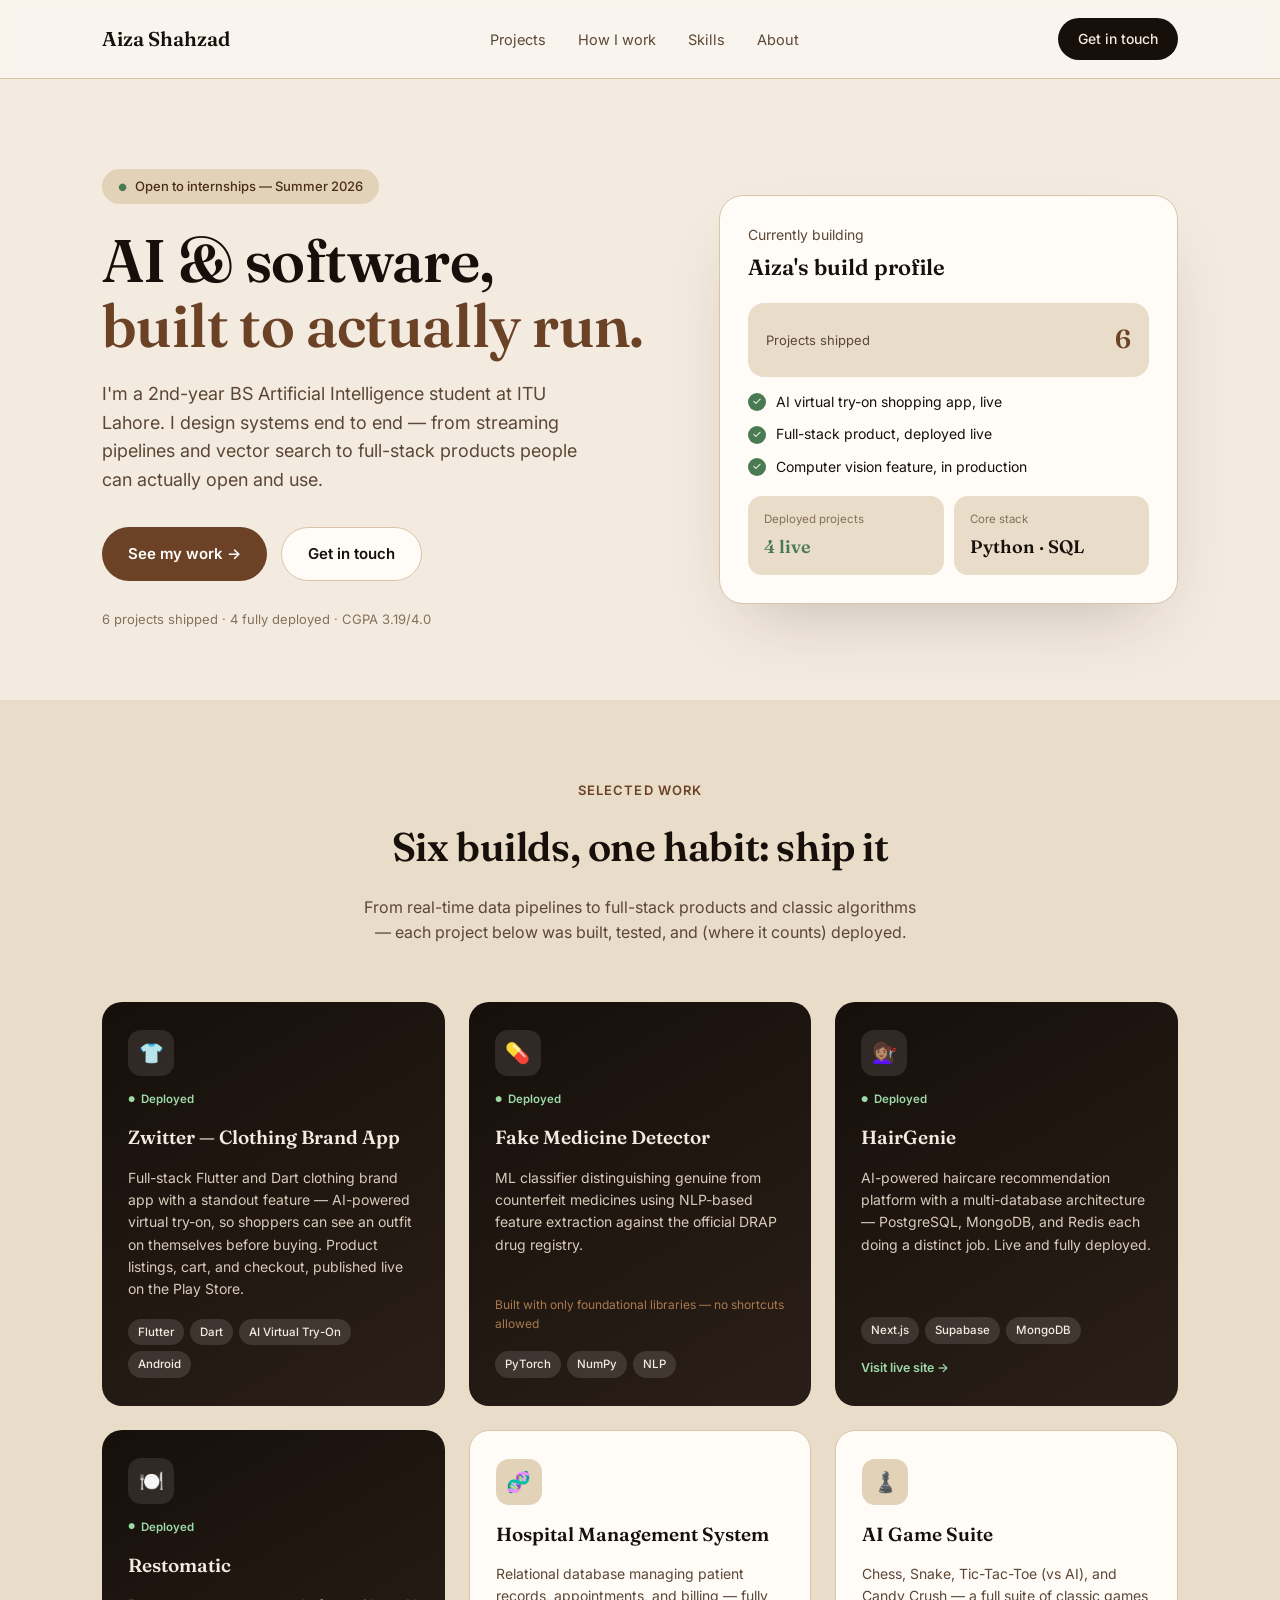
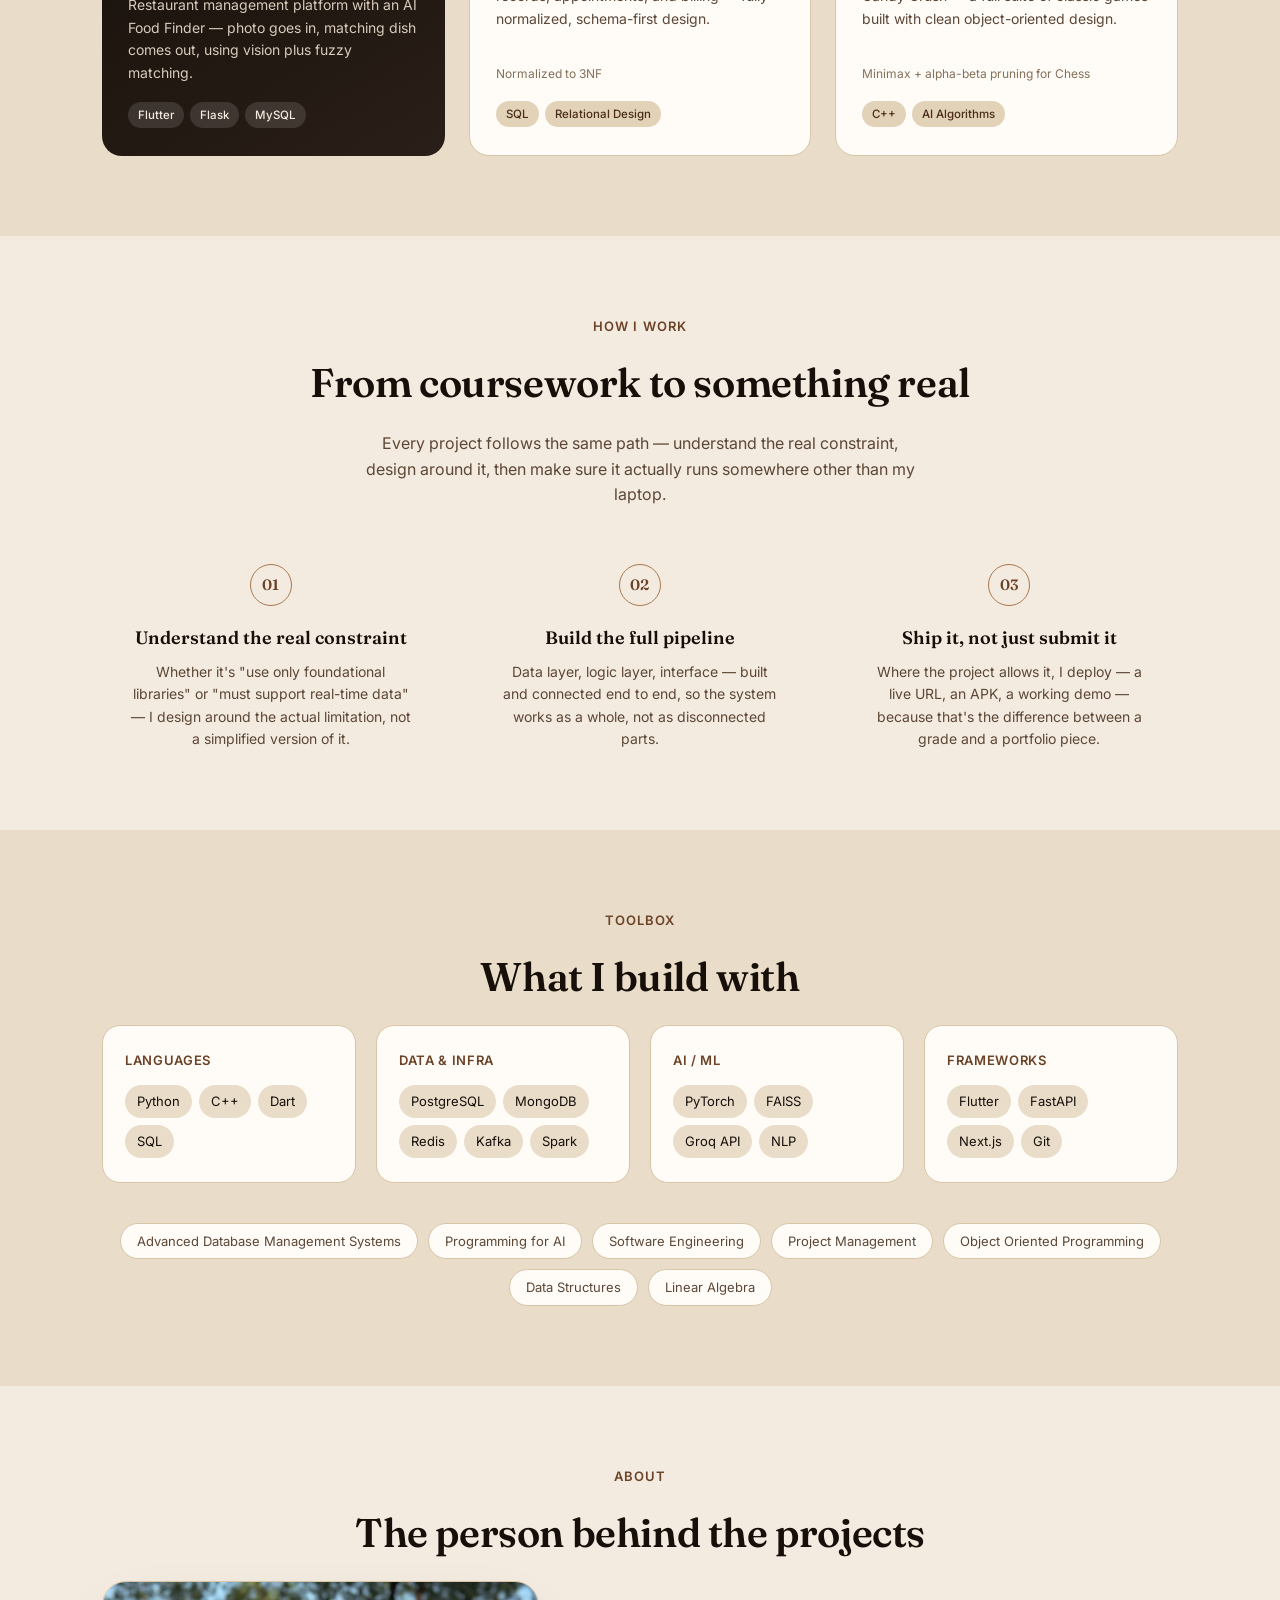
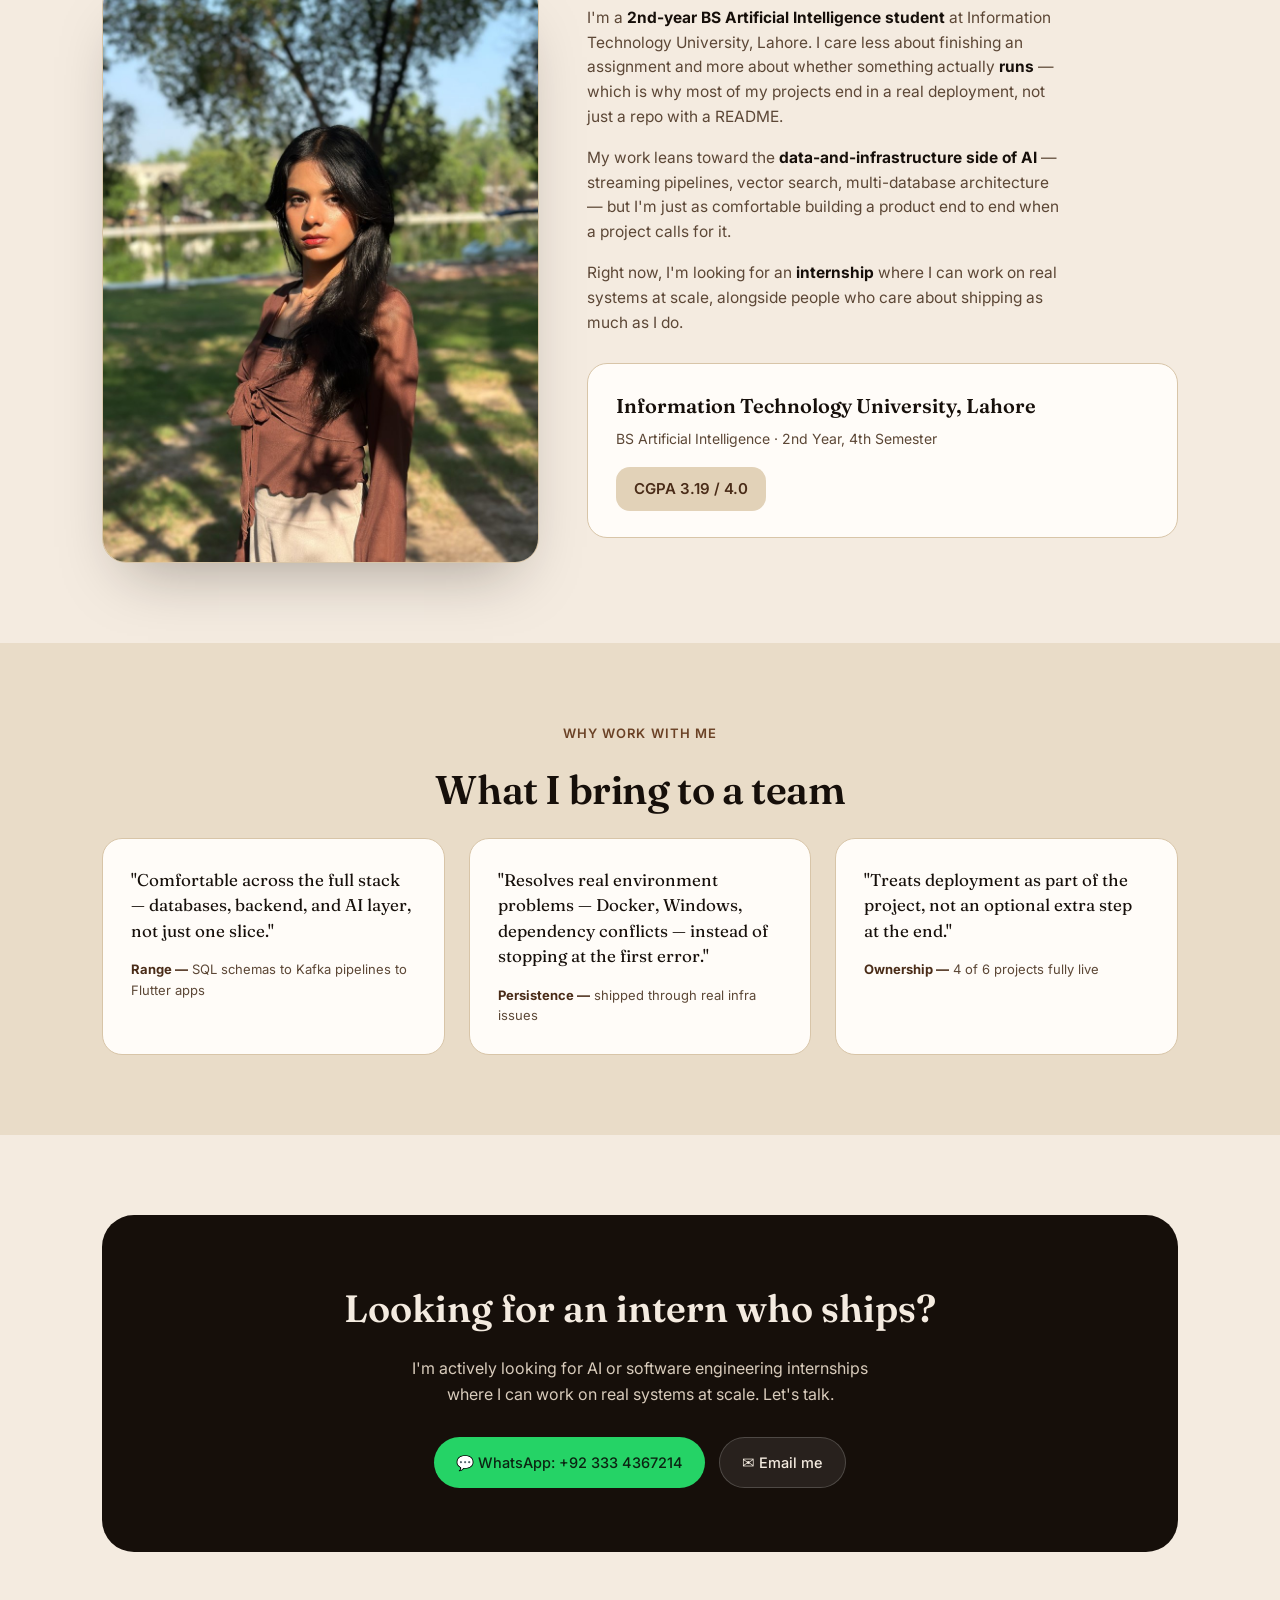
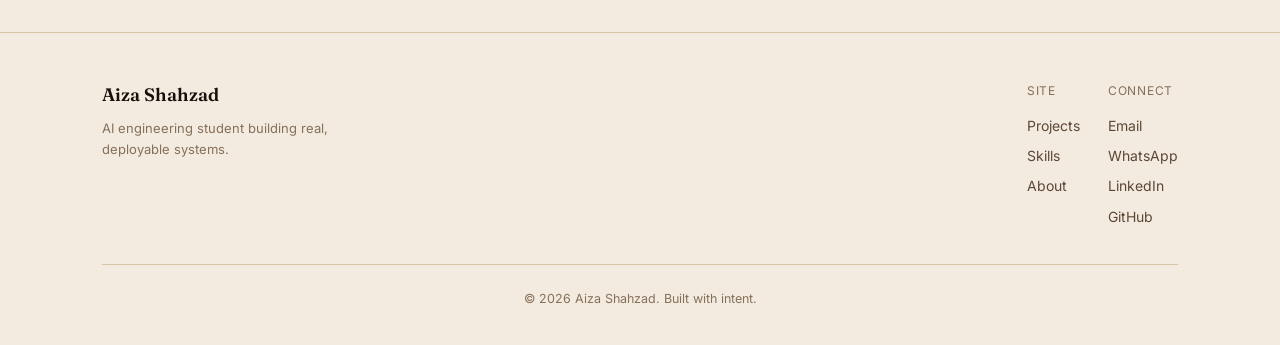
==== commit 163b1e22: "updated2" ====
--- a/index.html
+++ b/index.html
@@ -299,17 +299,17 @@
 <a class="btn btn-primary" href="#projects">See my work →</a>
 <a class="btn btn-secondary" href="#contact">Get in touch</a>
 </div>
-<p class="hero-note">8 projects shipped · 4 fully deployed · CGPA 3.19/4.0</p>
+<p class="hero-note">6 projects shipped · 4 fully deployed · CGPA 3.19/4.0</p>
 </div>
 <div class="hero-card">
 <div class="hero-card-greet">Currently building</div>
 <div class="hero-card-name">Aiza's build profile</div>
 <div class="profile-row">
 <span class="profile-row-label">Projects shipped</span>
-<span class="profile-score">8</span>
+<span class="profile-score">6</span>
 </div>
 <div class="checklist">
-<div class="check-item"><span class="check-mark">✓</span> Streaming + AI pipeline (Kafka, Spark, FAISS)</div>
+<div class="check-item"><span class="check-mark">✓</span> AI virtual try-on shopping app, live</div>
 <div class="check-item"><span class="check-mark">✓</span> Full-stack product, deployed live</div>
 <div class="check-item"><span class="check-mark">✓</span> Computer vision feature, in production</div>
 </div>
@@ -329,26 +329,37 @@
 <section class="projects-section" id="projects">
 <div class="wrap">
 <div class="section-tag">Selected work</div>
-<h2 class="section-h">Eight builds, one habit: ship it</h2>
+<h2 class="section-h">Six builds, one habit: ship it</h2>
 <p class="section-sub">From real-time data pipelines to full-stack products and classic algorithms — each project below was built, tested, and (where it counts) deployed.</p>
 <div class="project-grid">
 <div class="proj-card featured">
-<div class="proj-icon">🗄️</div>
-<span class="live-badge">Demoed live</span>
-<div class="proj-card-title">Advanced DBMS Platform</div>
-<p class="proj-card-desc">Real-time streaming pipeline with a natural-language-to-SQL interface — ask a question in plain English, get a live query result back.</p>
+<div class="proj-icon">👕</div>
+<span class="live-badge">Deployed</span>
+<div class="proj-card-title">Zwitter — Clothing Brand App</div>
+<p class="proj-card-desc">Full-stack Flutter and Dart clothing brand app with a standout feature — AI-powered virtual try-on, so shoppers can see an outfit on themselves before buying. Product listings, cart, and checkout, published live on the Play Store.</p>
 <div class="proj-stack">
-<span class="proj-chip">Kafka</span><span class="proj-chip">Spark</span><span class="proj-chip">FAISS</span><span class="proj-chip">Groq API</span>
+<span class="proj-chip">Flutter</span><span class="proj-chip">Dart</span><span class="proj-chip">AI Virtual Try-On</span><span class="proj-chip">Android</span>
+</div>
+</div>
+<div class="proj-card featured">
+<div class="proj-icon">💊</div>
+<span class="live-badge">Deployed</span>
+<div class="proj-card-title">Fake Medicine Detector</div>
+<p class="proj-card-desc">ML classifier distinguishing genuine from counterfeit medicines using NLP-based feature extraction against the official DRAP drug registry.</p>
+<div class="proj-meta">Built with only foundational libraries — no shortcuts allowed</div>
+<div class="proj-stack">
+<span class="proj-chip">PyTorch</span><span class="proj-chip">NumPy</span><span class="proj-chip">NLP</span>
 </div>
 </div>
 <div class="proj-card featured">
 <div class="proj-icon">💇🏽‍♀️</div>
 <span class="live-badge">Deployed</span>
 <div class="proj-card-title">HairGenie</div>
-<p class="proj-card-desc">AI-powered haircare recommendation platform with a multi-database architecture — PostgreSQL, MongoDB, and Redis each doing a distinct job.</p>
+<p class="proj-card-desc">AI-powered haircare recommendation platform with a multi-database architecture — PostgreSQL, MongoDB, and Redis each doing a distinct job. Live and fully deployed.</p>
 <div class="proj-stack">
 <span class="proj-chip">Next.js</span><span class="proj-chip">Supabase</span><span class="proj-chip">MongoDB</span>
 </div>
+<a href="https://gethairgenie.vercel.app" target="_blank" rel="noopener" style="color:#9BD9A6;font-size:12.5px;font-weight:600;">Visit live site →</a>
 </div>
 <div class="proj-card featured">
 <div class="proj-icon">🍽️</div>
@@ -360,40 +371,12 @@
 </div>
 </div>
 <div class="proj-card">
-<div class="proj-icon">💊</div>
-<span class="badge-deployed">Deployed</span>
-<div class="proj-card-title">Fake Medicine Detector</div>
-<p class="proj-card-desc">ML classifier distinguishing genuine from counterfeit medicines using NLP-based feature extraction against the official DRAP drug registry.</p>
-<div class="proj-meta">Built with only foundational libraries — no shortcuts allowed</div>
-<div class="proj-stack">
-<span class="proj-chip">PyTorch</span><span class="proj-chip">NumPy</span><span class="proj-chip">NLP</span>
-</div>
-</div>
-<div class="proj-card">
-<div class="proj-icon">🏥</div>
-<div class="proj-card-title">Medical Management System</div>
-<p class="proj-card-desc">Patient records, diagnosis tracking, and report management — architected with classic software engineering design patterns.</p>
-<div class="proj-meta">Adapter, Factory, Observer, Singleton &amp; more</div>
-<div class="proj-stack">
-<span class="proj-chip">C++</span><span class="proj-chip">OOP</span><span class="proj-chip">Design Patterns</span>
-</div>
-</div>
-<div class="proj-card">
 <div class="proj-icon">🧬</div>
 <div class="proj-card-title">Hospital Management System</div>
 <p class="proj-card-desc">Relational database managing patient records, appointments, and billing — fully normalized, schema-first design.</p>
 <div class="proj-meta">Normalized to 3NF</div>
 <div class="proj-stack">
 <span class="proj-chip">SQL</span><span class="proj-chip">Relational Design</span>
-</div>
-</div>
-<div class="proj-card">
-<div class="proj-icon">👕</div>
-<span class="badge-deployed">Deployed</span>
-<div class="proj-card-title">Zwitter — Clothing Brand App</div>
-<p class="proj-card-desc">Full-stack Flutter and Dart clothing brand app with an AI-powered virtual try-on feature, product listings, cart, and checkout — published on the Play Store.</p>
-<div class="proj-stack">
-<span class="proj-chip">Flutter</span><span class="proj-chip">Dart</span><span class="proj-chip">AI Virtual Try-On</span><span class="proj-chip">Android</span>
 </div>
 </div>
 <div class="proj-card">
@@ -524,7 +507,7 @@
 </div>
 <div class="bring-card">
 <div class="bring-quote">"Treats deployment as part of the project, not an optional extra step at the end."</div>
-<div class="bring-who"><strong>Ownership —</strong> 4 of 8 projects fully live</div>
+<div class="bring-who"><strong>Ownership —</strong> 4 of 6 projects fully live</div>
 </div>
 </div>
 </div>
@@ -569,3 +552,4 @@
 </footer>
 </body>
 </html>
+ 
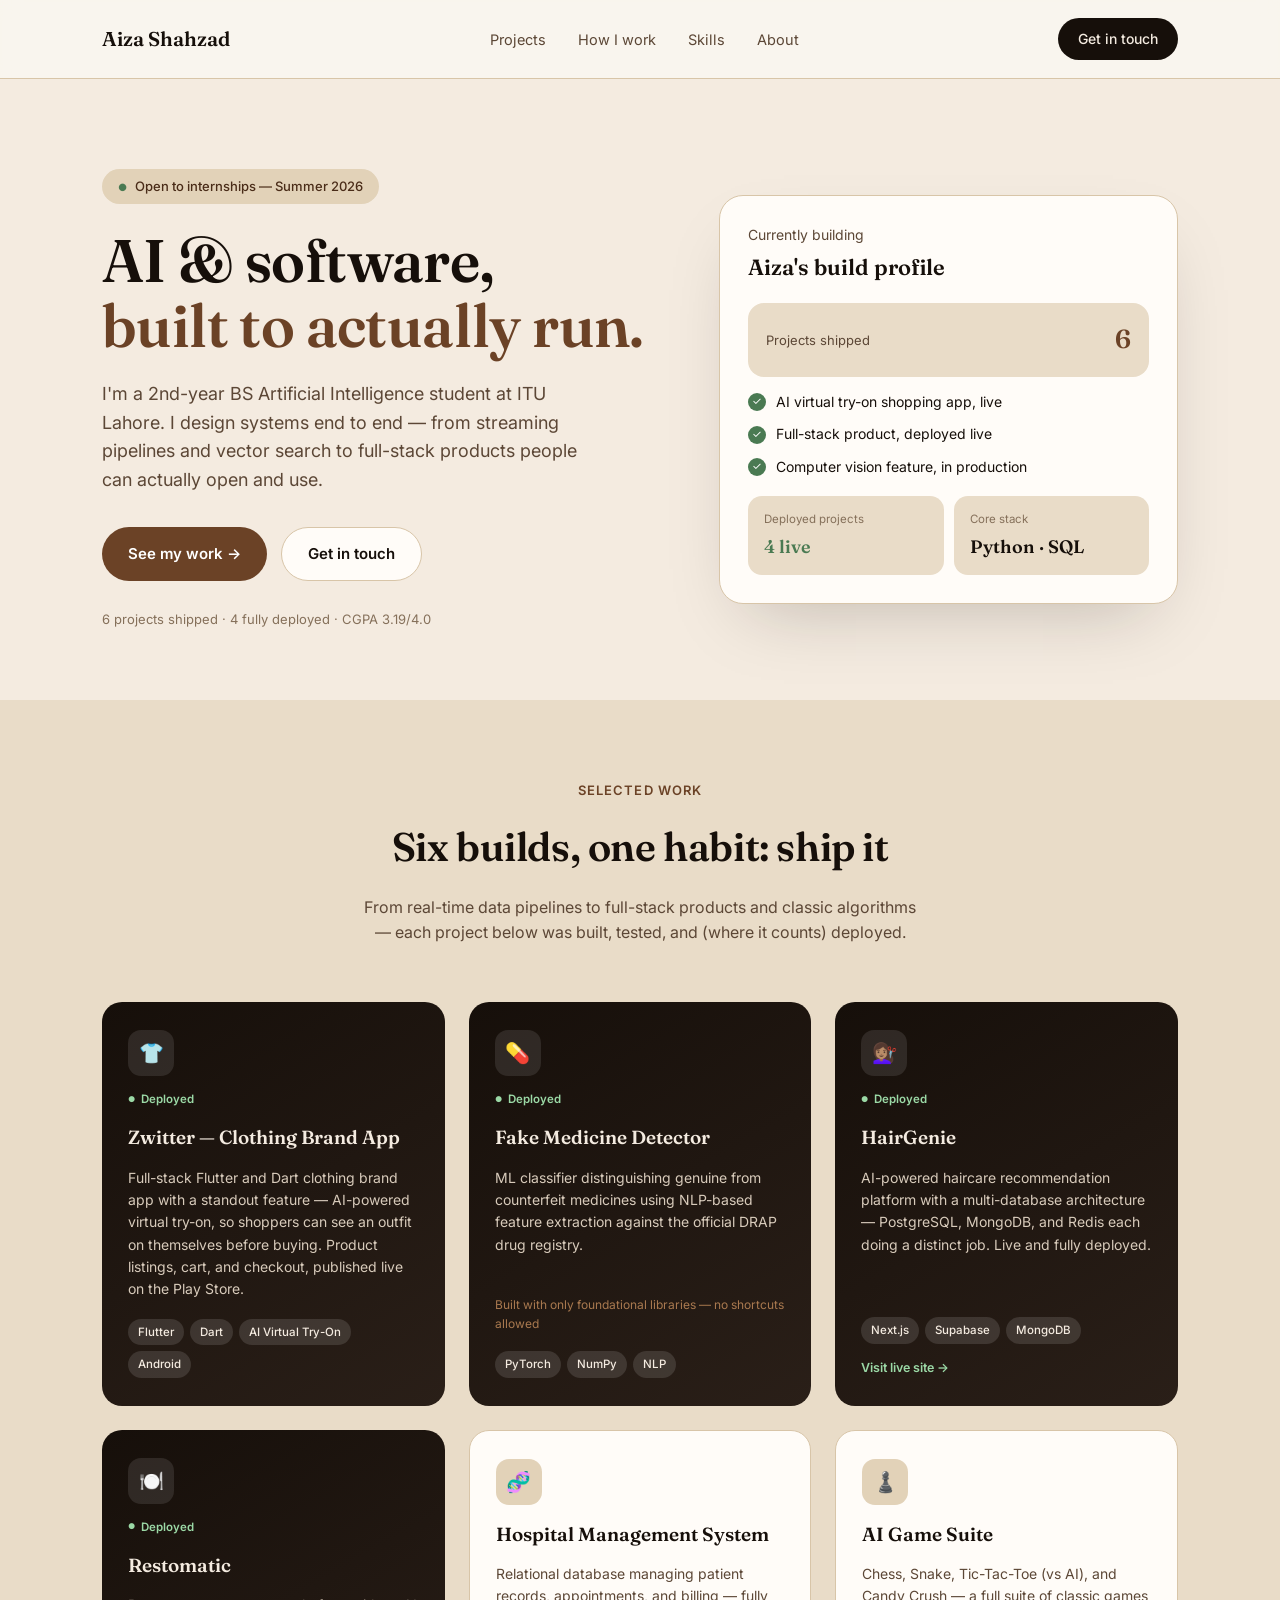
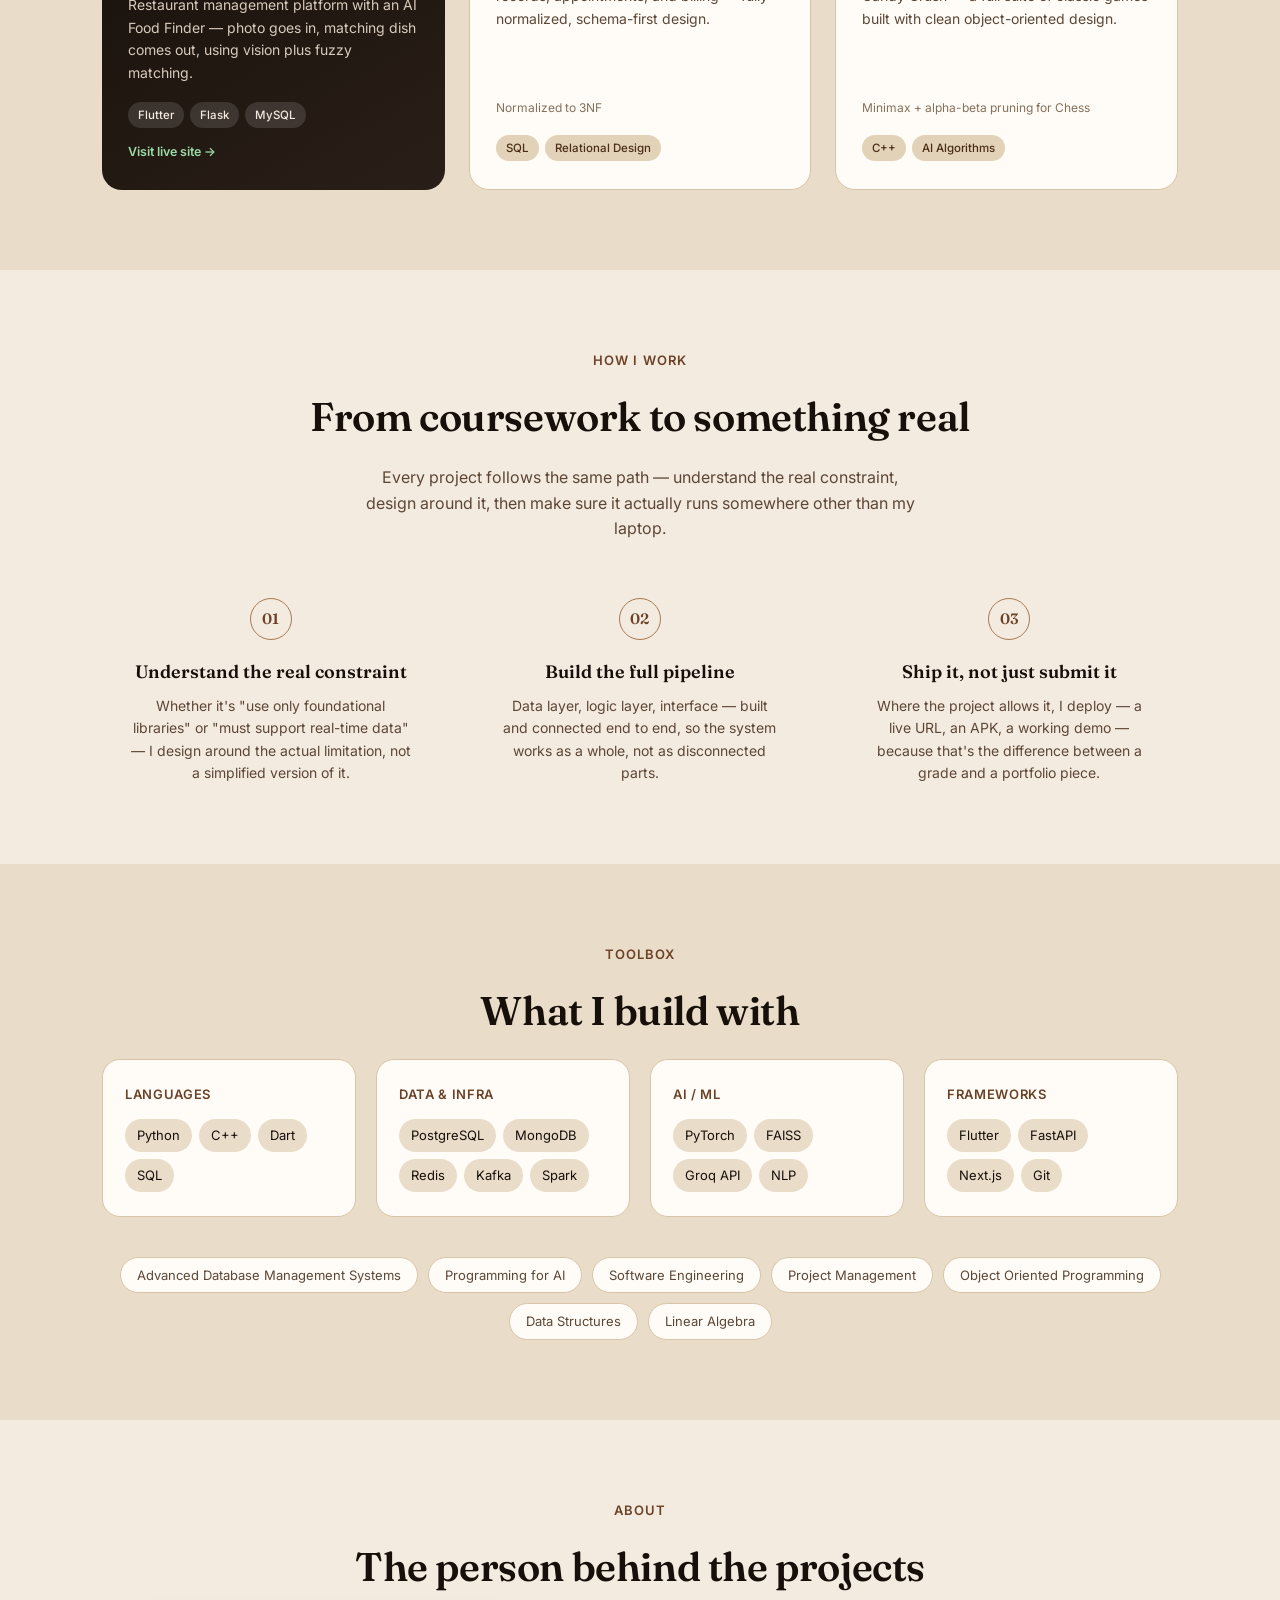
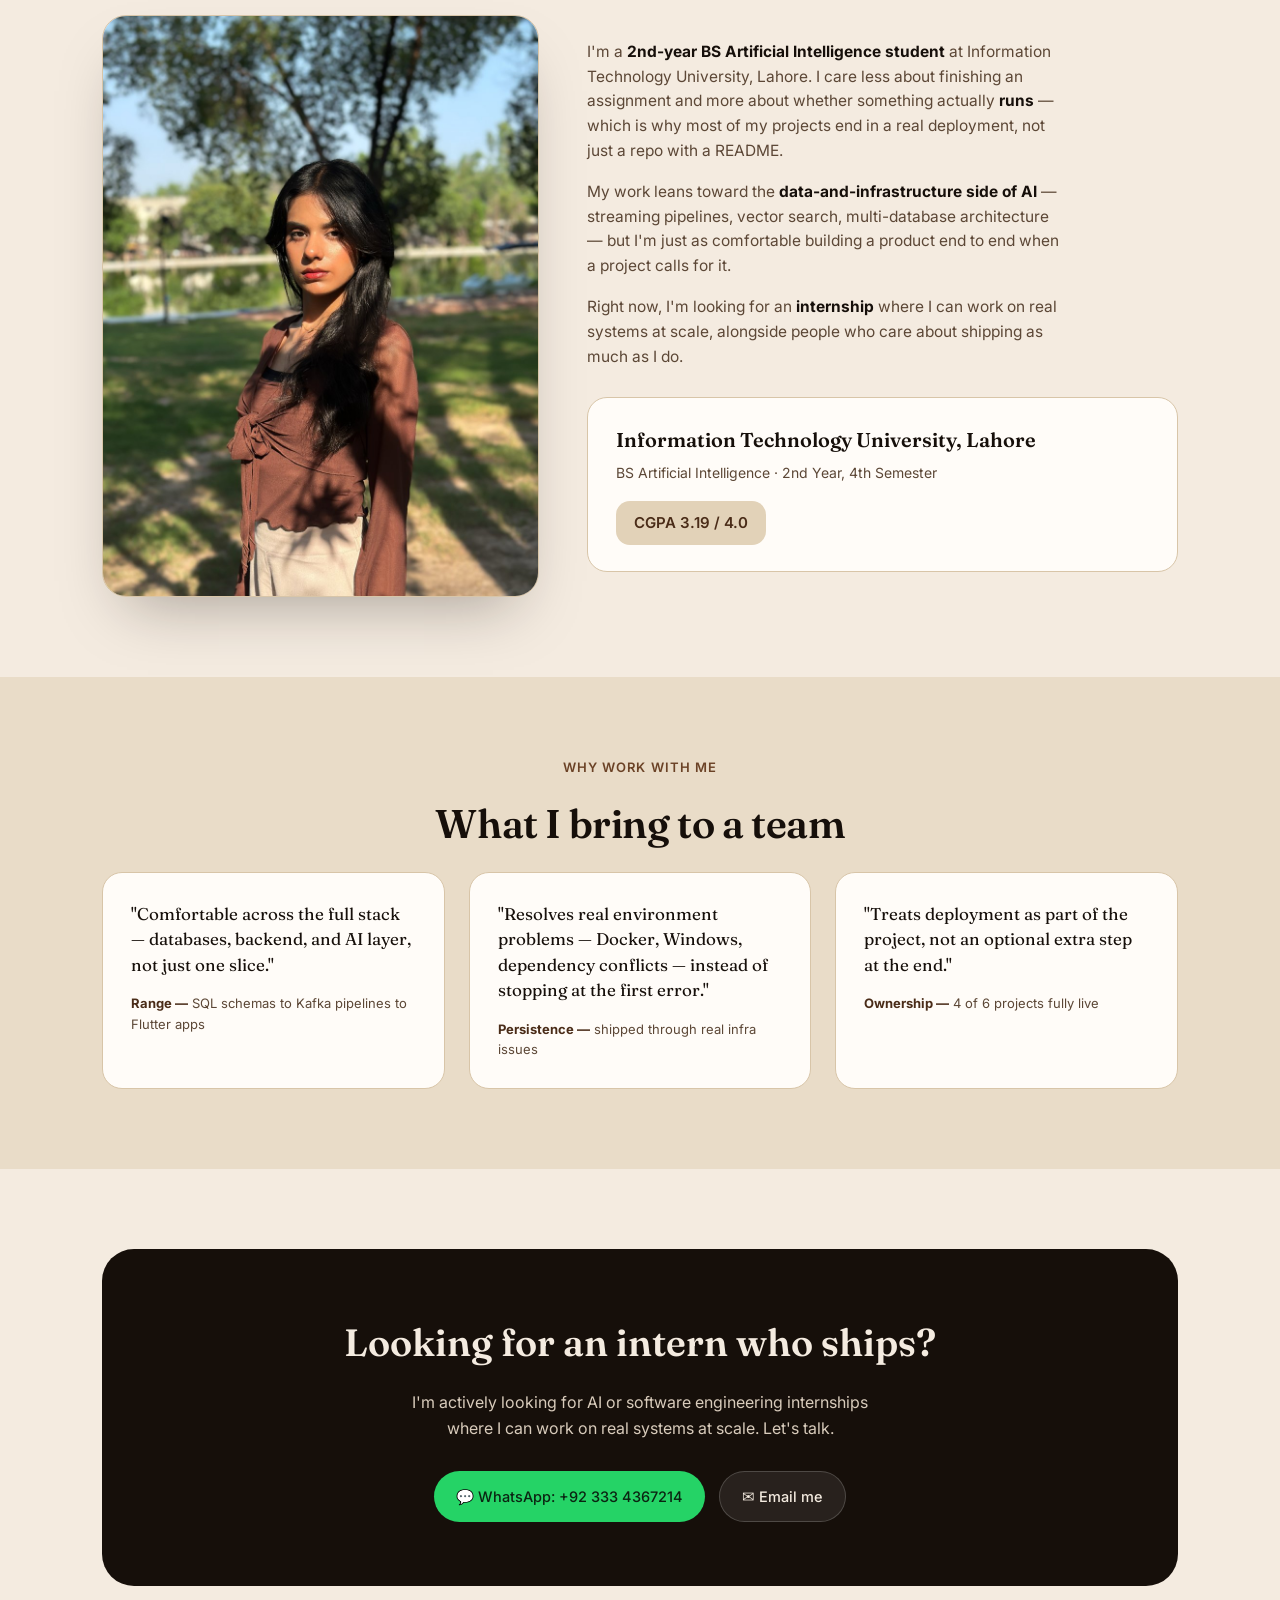
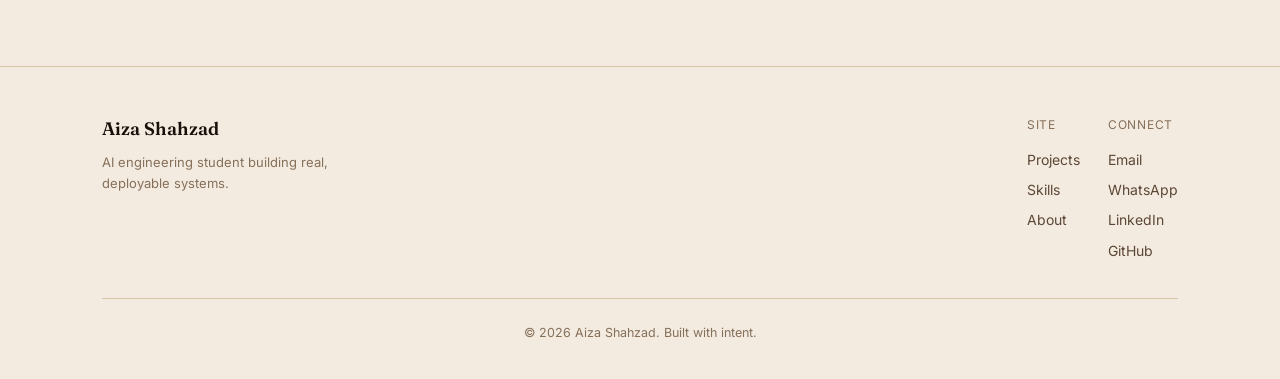
==== commit 86881baf: "Added link to live site" ====
--- a/index.html
+++ b/index.html
@@ -369,6 +369,7 @@
 <div class="proj-stack">
 <span class="proj-chip">Flutter</span><span class="proj-chip">Flask</span><span class="proj-chip">MySQL</span>
 </div>
+<a href="https://restaurant.nalexustechnologies.com" target="_blank" rel="noopener" style="color:#9BD9A6;font-size:12.5px;font-weight:600;">Visit live site →</a>
 </div>
 <div class="proj-card">
 <div class="proj-icon">🧬</div>
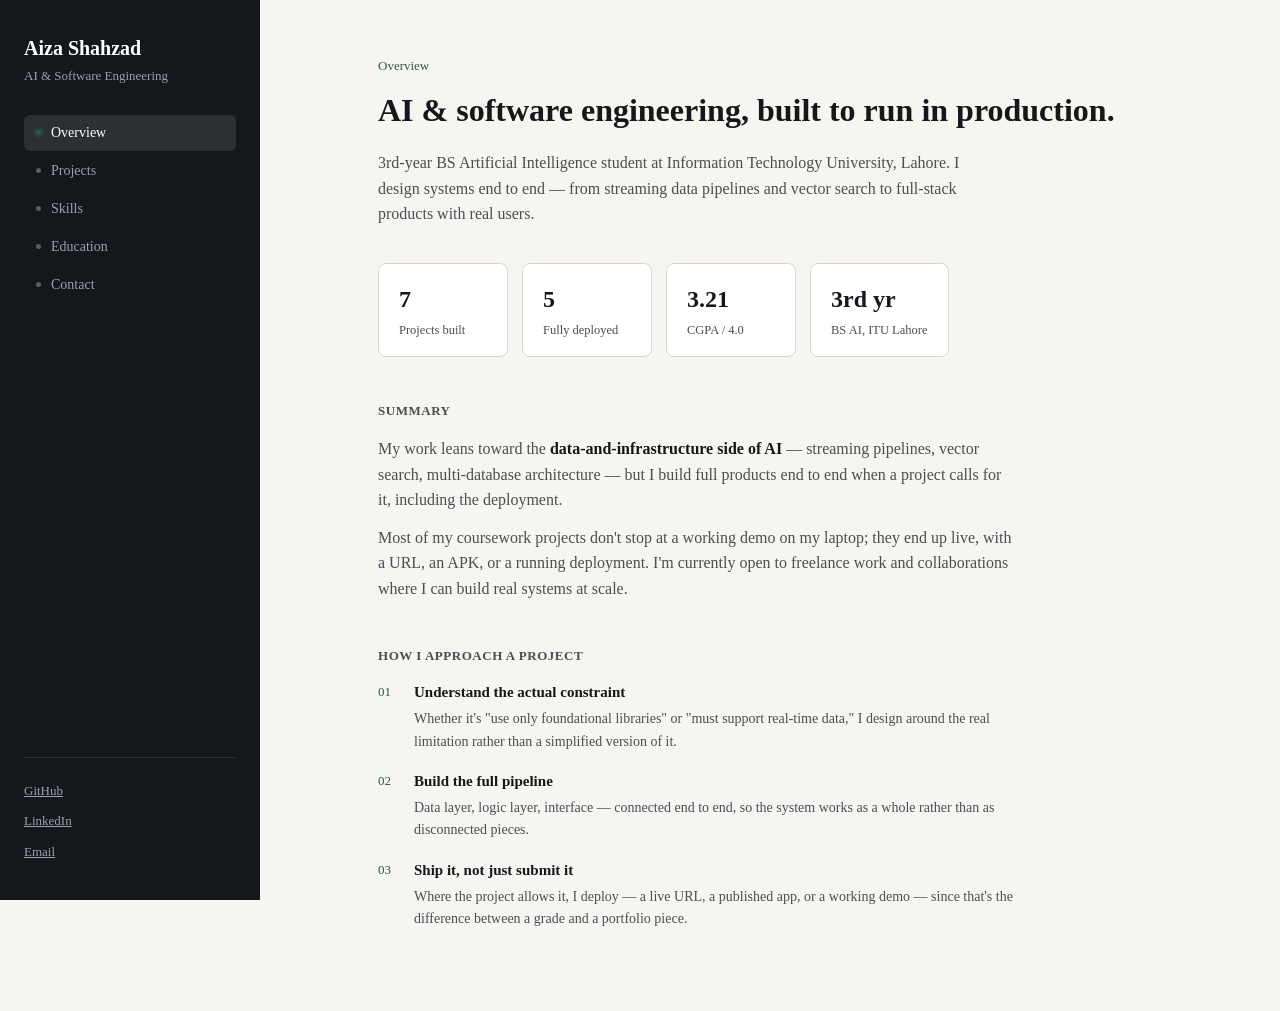
==== commit f111ec88: "Update index.html" ====
--- a/index.html
+++ b/index.html
@@ -3,554 +3,455 @@
 <head>
 <meta charset="UTF-8">
 <meta name="viewport" content="width=device-width, initial-scale=1.0">
-<title>Aiza Shahzad — AI & Software Engineer</title>
-<link rel="preconnect" href="https://fonts.googleapis.com">
-<link href="https://fonts.googleapis.com/css2?family=Fraunces:opsz,wght@9..144,400;9..144,500;9..144,600;9..144,700&family=Inter:wght@400;500;600;700&display=swap" rel="stylesheet">
+<title>Aiza Shahzad — AI &amp; Software Engineering</title>
 <style>
 :root{
---cream:#F4EBE0;
---cream-deep:#E9DCC8;
---card:#FFFCF8;
---card-soft:#E2D2B8;
---ink:#160F0A;
---brown:#6B4226;
---brown-deep:#4A2C18;
---brown-light:#A9794F;
---muted:#5C4736;
---muted-light:#85705A;
---line:#D8C5A8;
---green:#4A7A52;
---serif:'Fraunces', serif;
---sans:'Inter', sans-serif;
+  --ink:#14171C;
+  --bg:#F6F5F2;
+  --sidebar:#14171C;
+  --sidebar-text:#9BA0AA;
+  --sidebar-text-active:#F6F5F2;
+  --accent:#2D5B45;
+  --accent-soft:#E4ECE7;
+  --card:#FFFFFF;
+  --line:#D8D6CF;
+  --muted:#4A4E55;
+  --serif:'Times New Roman', Times, serif;
+  --sans:'Times New Roman', Times, serif;
+  --mono:'Times New Roman', Times, serif;
 }
 *{margin:0;padding:0;box-sizing:border-box;}
-html{scroll-behavior:smooth;}
 body{
-background:var(--cream);
-color:var(--ink);
-font-family:var(--sans);
-line-height:1.6;
-font-size:16px;
--webkit-font-smoothing:antialiased;
-}
-a{color:inherit;text-decoration:none;}
-img{max-width:100%;display:block;}
-::selection{background:var(--brown-light);color:var(--ink);}
-.wrap{max-width:1140px;margin:0 auto;padding:0 32px;}
-@media (max-width:640px){.wrap{padding:0 20px;}}
-/* ---------- Nav ---------- */
-nav{
-position:sticky;top:0;z-index:50;
-background:rgba(250,246,240,0.88);
-backdrop-filter:blur(10px);
-border-bottom:1px solid var(--line);
-}
-.nav-inner{
-max-width:1140px;margin:0 auto;padding:18px 32px;
-display:flex;align-items:center;justify-content:space-between;
-}
-@media (max-width:640px){.nav-inner{padding:16px 20px;}}
-.logo{font-family:var(--serif);font-weight:600;font-size:20px;color:var(--ink);}
-.nav-links{display:flex;gap:32px;font-size:14.5px;color:var(--muted);}
-.nav-links a:hover{color:var(--brown);}
-@media (max-width:760px){.nav-links{display:none;}}
-.nav-cta{
-background:var(--ink);color:var(--cream);
-padding:10px 20px;border-radius:30px;font-size:14px;font-weight:500;
-transition:background 0.2s;
-}
-.nav-cta:hover{background:var(--brown-deep);}
-/* ---------- Hero ---------- */
-.hero{padding:90px 0 70px;}
-@media (max-width:640px){.hero{padding:50px 0 40px;}}
-.hero-grid{display:grid;grid-template-columns:1.1fr 0.9fr;gap:56px;align-items:center;}
-@media (max-width:880px){.hero-grid{grid-template-columns:1fr;gap:40px;}}
-.eyebrow{
-display:inline-flex;align-items:center;gap:8px;
-background:var(--card-soft);color:var(--brown-deep);
-padding:7px 16px;border-radius:30px;font-size:13px;font-weight:500;
-margin-bottom:24px;
-}
-.eyebrow::before{content:"●";color:var(--green);font-size:10px;}
-h1.headline{
-font-family:var(--serif);
-font-size:clamp(38px,5.2vw,60px);
-font-weight:600;
-line-height:1.08;
-letter-spacing:-0.01em;
-color:var(--ink);
-margin-bottom:22px;
-}
-h1.headline em{color:var(--brown);font-style:normal;}
-.hero-sub{
-font-size:18px;color:var(--muted);max-width:480px;margin-bottom:32px;
-}
-.hero-actions{display:flex;gap:14px;flex-wrap:wrap;margin-bottom:28px;}
-.btn{
-display:inline-flex;align-items:center;gap:8px;
-padding:14px 26px;border-radius:30px;font-size:15px;font-weight:600;
-transition:transform 0.15s, box-shadow 0.15s, background 0.15s;
-}
-.btn-primary{background:var(--brown);color:#fff;}
-.btn-primary:hover{background:var(--brown-deep);box-shadow:0 8px 20px -8px rgba(139,94,60,0.5);}
-.btn-secondary{background:var(--card);color:var(--ink);border:1px solid var(--line);}
-.btn-secondary:hover{border-color:var(--brown-light);}
-.hero-note{font-size:13px;color:var(--muted-light);}
-/* ---------- Hero visual card ---------- */
-.hero-card{
-background:var(--card);
-border-radius:24px;
-padding:28px;
-box-shadow:0 30px 70px -30px rgba(28,20,16,0.25);
-border:1px solid var(--line);
-}
-.hero-card-greet{font-size:14px;color:var(--muted);margin-bottom:4px;}
-.hero-card-name{font-family:var(--serif);font-size:22px;font-weight:600;margin-bottom:18px;}
-.profile-row{
-display:flex;justify-content:space-between;align-items:center;
-background:var(--cream-deep);border-radius:16px;padding:16px 18px;margin-bottom:14px;
-}
-.profile-row-label{font-size:13px;color:var(--muted);}
-.profile-score{font-family:var(--serif);font-size:26px;font-weight:600;color:var(--brown);}
-.checklist{display:flex;flex-direction:column;gap:10px;margin-bottom:18px;}
-.check-item{display:flex;align-items:center;gap:10px;font-size:14px;color:var(--ink);}
-.check-mark{
-width:18px;height:18px;border-radius:50%;background:var(--green);
-display:flex;align-items:center;justify-content:center;color:#fff;font-size:11px;flex-shrink:0;
-}
-.stat-row{display:flex;gap:10px;}
-.stat-pill{
-flex:1;background:var(--cream-deep);border-radius:14px;padding:14px 16px;
-}
-.stat-pill .label{font-size:11.5px;color:var(--muted-light);margin-bottom:4px;}
-.stat-pill .value{font-family:var(--serif);font-size:18px;font-weight:600;color:var(--ink);}
-.stat-pill .value.up{color:var(--green);}
-/* ---------- Section shared ---------- */
-section{padding:80px 0;}
-@media (max-width:640px){section{padding:50px 0;}}
-.section-tag{
-text-align:center;font-size:13px;font-weight:600;color:var(--brown);
-text-transform:uppercase;letter-spacing:0.08em;margin-bottom:14px;
-}
-h2.section-h{
-font-family:var(--serif);font-size:clamp(28px,3.5vw,40px);font-weight:600;
-text-align:center;color:var(--ink);margin-bottom:16px;letter-spacing:-0.01em;
-}
-.section-sub{text-align:center;color:var(--muted);font-size:16px;max-width:560px;margin:0 auto 56px;}
+  background:var(--bg);
+  color:var(--ink);
+  font-family:var(--sans);
+  font-size:16px;
+  line-height:1.6;
+}
+a{color:inherit;}
+h1,h2,h3{font-family:var(--serif);font-weight:700;}
+.app{display:flex;min-height:100vh;}
+
+/* ---------- Sidebar ---------- */
+.sidebar{
+  width:260px;flex-shrink:0;
+  background:var(--sidebar);color:var(--sidebar-text);
+  padding:32px 24px;
+  position:sticky;top:0;height:100vh;
+  display:flex;flex-direction:column;
+}
+.sidebar-name{font-family:var(--serif);color:#fff;font-size:20px;font-weight:600;margin-bottom:2px;}
+.sidebar-title{font-size:13px;color:var(--sidebar-text);margin-bottom:28px;}
+.sidebar-nav{display:flex;flex-direction:column;gap:2px;flex:1;}
+.nav-item{
+  display:flex;align-items:center;gap:10px;
+  padding:10px 12px;border-radius:6px;
+  font-size:14px;color:var(--sidebar-text);
+  cursor:pointer;background:none;border:none;text-align:left;width:100%;
+  font-family:var(--sans);
+}
+.nav-item:hover{background:rgba(255,255,255,0.06);color:#fff;}
+.nav-item.active{background:rgba(255,255,255,0.1);color:#fff;}
+.nav-item .dot{width:5px;height:5px;border-radius:50%;background:currentColor;opacity:0.5;flex-shrink:0;}
+.nav-item.active .dot{background:var(--accent);opacity:1;box-shadow:0 0 0 3px rgba(45,91,69,0.35);}
+.sidebar-foot{border-top:1px solid rgba(255,255,255,0.1);padding-top:18px;margin-top:18px;}
+.sidebar-foot a{display:block;font-size:13px;color:var(--sidebar-text);padding:5px 0;}
+.sidebar-foot a:hover{color:#fff;}
+
+/* ---------- Main ---------- */
+.main{flex:1;min-width:0;}
+.topbar{
+  display:none;
+  align-items:center;justify-content:space-between;
+  padding:16px 20px;background:var(--sidebar);color:#fff;
+}
+.topbar button{background:none;border:1px solid rgba(255,255,255,0.3);color:#fff;padding:6px 10px;border-radius:6px;font-family:var(--sans);}
+.content{max-width:880px;margin:0 auto;padding:56px 48px 80px;}
+@media (max-width:900px){.content{padding:36px 24px 60px;}}
+.panel{display:none;}
+.panel.active{display:block;}
+.panel-eyebrow{font-size:13px;color:var(--accent);font-family:var(--mono);margin-bottom:8px;}
+.panel h1{font-size:32px;margin-bottom:14px;}
+.panel-lede{font-size:16px;color:var(--muted);max-width:600px;margin-bottom:36px;}
+
+/* ---------- Overview ---------- */
+.stat-row{display:flex;gap:14px;flex-wrap:wrap;margin-bottom:44px;}
+.stat-box{
+  background:var(--card);border:1px solid var(--line);border-radius:8px;
+  padding:16px 20px;min-width:130px;
+}
+.stat-box .num{font-family:var(--serif);font-size:24px;font-weight:600;}
+.stat-box .lbl{font-size:12.5px;color:var(--muted);margin-top:2px;}
+.block-title{font-size:13px;color:var(--muted);text-transform:uppercase;letter-spacing:0.04em;margin-bottom:14px;font-weight:600;}
+.summary-block{margin-bottom:44px;}
+.summary-block p{color:var(--muted);max-width:640px;margin-bottom:12px;}
+.summary-block p strong{color:var(--ink);}
+.approach-list{display:flex;flex-direction:column;gap:16px;max-width:640px;}
+.approach-item{display:flex;gap:16px;}
+.approach-num{font-family:var(--mono);font-size:13px;color:var(--accent);padding-top:2px;flex-shrink:0;width:20px;}
+.approach-body h3{font-size:15px;margin-bottom:4px;}
+.approach-body p{color:var(--muted);font-size:14px;}
+
 /* ---------- Projects ---------- */
-.projects-section{background:var(--cream-deep);}
-.project-grid{display:grid;grid-template-columns:repeat(3,1fr);gap:24px;}
-@media (max-width:880px){.project-grid{grid-template-columns:repeat(2,1fr);}}
-@media (max-width:640px){.project-grid{grid-template-columns:1fr;}}
-.proj-card{
-background:var(--card);border-radius:20px;padding:28px 26px;
-border:1px solid var(--line);
-display:flex;flex-direction:column;gap:14px;
-transition:transform 0.2s, box-shadow 0.2s;
-}
-.proj-card:hover{transform:translateY(-4px);box-shadow:0 20px 40px -20px rgba(28,20,16,0.18);}
-.proj-icon{
-width:46px;height:46px;border-radius:13px;
-background:var(--card-soft);
-display:flex;align-items:center;justify-content:center;
-font-size:20px;
-}
-.proj-card-title{font-family:var(--serif);font-size:19px;font-weight:600;color:var(--ink);}
-.proj-card-desc{font-size:14px;color:var(--muted);flex:1;}
-.proj-meta{font-size:12px;color:var(--muted-light);margin-top:-6px;}
-.proj-stack{display:flex;flex-wrap:wrap;gap:6px;margin-top:4px;}
-.proj-chip{
-font-size:11.5px;color:var(--brown-deep);background:var(--card-soft);
-padding:4px 10px;border-radius:20px;font-weight:500;
-}
-.proj-card.featured{
-background:linear-gradient(150deg, var(--ink) 0%, #2A1F18 100%);
-border:none;
-}
-.proj-card.featured .proj-card-title, .proj-card.featured .proj-card-desc{color:var(--cream);}
-.proj-card.featured .proj-card-desc{color:#D8CBBB;}
-.proj-card.featured .proj-icon{background:rgba(255,255,255,0.1);}
-.proj-card.featured .proj-meta{color:var(--brown-light);}
-.proj-card.featured .proj-chip{background:rgba(255,255,255,0.12);color:var(--cream);}
-.proj-card.featured .live-badge{
-display:inline-flex;align-items:center;gap:6px;font-size:11.5px;color:#9BD9A6;font-weight:600;
-}
-.proj-card.featured .live-badge::before{content:"●";font-size:8px;}
-.badge-deployed{
-display:inline-flex;align-items:center;gap:6px;font-size:11.5px;color:var(--green);font-weight:600;
-}
-.badge-deployed::before{content:"●";font-size:8px;}
-/* ---------- How it works / process ---------- */
-.process-grid{display:grid;grid-template-columns:repeat(3,1fr);gap:32px;}
-@media (max-width:760px){.process-grid{grid-template-columns:1fr;gap:28px;}}
-.process-step{text-align:center;padding:0 12px;}
-.step-num{
-font-family:var(--serif);font-size:15px;font-weight:600;color:var(--brown);
-width:42px;height:42px;border-radius:50%;border:1.5px solid var(--brown-light);
-display:flex;align-items:center;justify-content:center;margin:0 auto 18px;
-}
-.step-title{font-family:var(--serif);font-size:18px;font-weight:600;margin-bottom:8px;}
-.step-body{font-size:14px;color:var(--muted);max-width:280px;margin:0 auto;}
+.proj-row{
+  border:1px solid var(--line);border-left:3px solid var(--accent);border-radius:6px;background:var(--card);
+  padding:20px 24px;margin-bottom:16px;
+  display:grid;grid-template-columns:200px 1fr;gap:24px;
+  transition:box-shadow 0.15s;
+}
+.proj-row:hover{box-shadow:0 4px 14px -6px rgba(20,23,28,0.15);}
+@media (max-width:700px){.proj-row{grid-template-columns:1fr;gap:8px;}}
+.proj-name{font-family:var(--serif);font-size:17px;font-weight:600;}
+.proj-status{display:block;font-size:12px;font-family:var(--mono);margin-top:6px;}
+.proj-status.live{color:var(--accent);}
+.proj-status.coursework{color:var(--muted);}
+.proj-desc{color:var(--muted);font-size:14.5px;margin-bottom:10px;}
+.proj-stack{font-size:12.5px;color:var(--muted);font-family:var(--mono);margin-bottom:10px;}
+.proj-links a{font-size:13px;color:var(--accent);margin-right:18px;border-bottom:1px solid transparent;}
+.proj-links a:hover{border-color:var(--accent);}
+.proj-note{font-size:13px;color:var(--muted);font-style:italic;margin-top:8px;}
+
 /* ---------- Skills ---------- */
-.skills-wrap{display:grid;grid-template-columns:repeat(4,1fr);gap:20px;}
-@media (max-width:880px){.skills-wrap{grid-template-columns:repeat(2,1fr);}}
-@media (max-width:480px){.skills-wrap{grid-template-columns:1fr;}}
-.skill-card{
-background:var(--card);border:1px solid var(--line);border-radius:18px;padding:24px 22px;
-}
-.skill-card-title{font-size:13px;font-weight:600;color:var(--brown);text-transform:uppercase;letter-spacing:0.05em;margin-bottom:14px;}
-.skill-tag-row{display:flex;flex-wrap:wrap;gap:7px;}
+.skill-group{margin-bottom:28px;}
+.skill-group-title{font-size:13px;color:var(--muted);text-transform:uppercase;letter-spacing:0.04em;margin-bottom:10px;font-weight:600;}
+.skill-tags{display:flex;flex-wrap:wrap;gap:8px;}
 .skill-tag{
-font-size:13px;background:var(--cream-deep);color:var(--ink);
-padding:6px 12px;border-radius:20px;
-}
-.coursework-row{
-margin-top:40px;display:flex;flex-wrap:wrap;gap:10px;justify-content:center;
-}
-.course-pill{
-font-size:13px;color:var(--muted);border:1px solid var(--line);
-padding:7px 16px;border-radius:30px;background:var(--card);
-}
+  font-size:13px;font-family:var(--mono);color:var(--ink);
+  background:var(--card);border:1px solid var(--line);
+  padding:5px 12px;border-radius:5px;
+}
+.coursework-block{margin-top:40px;}
+.coursework-list{color:var(--muted);font-size:14px;line-height:1.9;}
+
 /* ---------- Education ---------- */
-.edu-card{
-background:var(--card);border:1px solid var(--line);border-radius:20px;
-padding:26px 28px;display:flex;justify-content:space-between;align-items:center;
-flex-wrap:wrap;gap:16px;max-width:760px;
-}
-#about .edu-card{margin:0;}
-.edu-left .edu-school{font-family:var(--serif);font-size:20px;font-weight:600;margin-bottom:6px;}
-.edu-left .edu-degree{font-size:14px;color:var(--muted);}
-.edu-gpa-badge{
-background:var(--card-soft);color:var(--brown-deep);
-font-weight:600;font-size:15px;padding:10px 18px;border-radius:14px;white-space:nowrap;
-}
-/* ---------- Testimonial-style "what I bring" ---------- */
-.bring-grid{display:grid;grid-template-columns:repeat(3,1fr);gap:24px;}
-@media (max-width:760px){.bring-grid{grid-template-columns:1fr;}}
-.bring-card{
-background:var(--card);border-radius:20px;padding:28px;border:1px solid var(--line);
-}
-.bring-quote{font-family:var(--serif);font-size:17px;line-height:1.5;color:var(--ink);margin-bottom:16px;}
-.bring-who{font-size:13px;color:var(--muted);}
-.bring-who strong{color:var(--brown-deep);}
-/* ---------- Final CTA ---------- */
-.final-cta{
-background:var(--ink);border-radius:32px;padding:64px 48px;text-align:center;color:var(--cream);
-}
-@media (max-width:640px){.final-cta{padding:44px 24px;border-radius:24px;}}
-.final-cta h2{font-family:var(--serif);font-size:clamp(26px,4vw,38px);font-weight:600;margin-bottom:16px;}
-.final-cta p{color:#D8CBBB;max-width:480px;margin:0 auto 30px;font-size:16px;}
-.final-cta .btn-primary{background:var(--brown-light);color:var(--ink);}
-.final-cta .btn-primary:hover{background:#D9BB95;}
-.about-grid{display:grid;grid-template-columns:0.85fr 1.15fr;gap:48px;align-items:center;}
-@media (max-width:780px){.about-grid{grid-template-columns:1fr;gap:32px;}}
-.about-photo{
-border-radius:24px;overflow:hidden;
-box-shadow:0 30px 60px -25px rgba(22,15,10,0.35);
-border:1px solid var(--line);
-}
-.about-photo img{width:100%;height:100%;object-fit:cover;display:block;}
-.about-bio p{color:var(--muted);font-size:15.5px;margin-bottom:16px;max-width:480px;}
-.about-bio p strong{color:var(--ink);}
-/* ---------- Contact links ---------- */
-.contact-links-row{display:flex;gap:14px;flex-wrap:wrap;justify-content:center;margin-top:6px;}
-.contact-link-btn{
-display:inline-flex;align-items:center;gap:9px;
-background:rgba(255,255,255,0.08);color:var(--cream);
-padding:13px 22px;border-radius:30px;font-size:14.5px;font-weight:500;
-border:1px solid rgba(255,255,255,0.18);
-transition:background 0.2s, border-color 0.2s;
-}
-.contact-link-btn:hover{background:rgba(255,255,255,0.16);border-color:rgba(255,255,255,0.32);}
-.contact-link-btn.whatsapp{background:#25D366;color:#0B2412;border:none;}
-.contact-link-btn.whatsapp:hover{background:#1FBD5A;}
-footer{padding:48px 0 36px;border-top:1px solid var(--line);}
-.footer-grid{display:flex;justify-content:space-between;flex-wrap:wrap;gap:24px;}
-.footer-logo{font-family:var(--serif);font-size:18px;font-weight:600;margin-bottom:8px;}
-.footer-tag{font-size:13px;color:var(--muted-light);max-width:240px;}
-.footer-links{display:flex;gap:28px;flex-wrap:wrap;}
-.footer-col-title{font-size:12px;color:var(--muted-light);text-transform:uppercase;letter-spacing:0.06em;margin-bottom:10px;}
-.footer-col a{display:block;font-size:14px;color:var(--muted);padding:4px 0;}
-.footer-col a:hover{color:var(--brown);}
-.footer-bottom{margin-top:32px;padding-top:24px;border-top:1px solid var(--line);font-size:12.5px;color:var(--muted-light);text-align:center;}
+.edu-card{background:var(--card);border:1px solid var(--line);border-radius:8px;padding:24px;margin-bottom:20px;}
+.edu-top{display:flex;justify-content:space-between;align-items:baseline;flex-wrap:wrap;gap:8px;margin-bottom:6px;}
+.edu-school{font-family:var(--serif);font-size:18px;font-weight:600;}
+.edu-gpa{font-family:var(--mono);font-size:14px;color:var(--accent);}
+.edu-meta{color:var(--muted);font-size:14px;}
+
+/* ---------- Contact ---------- */
+.contact-list{display:flex;flex-direction:column;gap:10px;max-width:440px;}
+.contact-row{
+  display:flex;justify-content:space-between;align-items:center;
+  padding:14px 18px;border:1px solid var(--line);border-radius:6px;background:var(--card);
+}
+.contact-label{font-size:13px;color:var(--muted);}
+.contact-value a{font-size:14.5px;color:var(--ink);}
+.contact-value a:hover{color:var(--accent);}
+
 @media (prefers-reduced-motion: reduce){*{transition:none !important;}}
+
+/* ---------- Mobile sidebar ---------- */
+@media (max-width:820px){
+  .app{flex-direction:column;}
+  .sidebar{
+    display:none;position:fixed;inset:0 0 0 0;height:100vh;width:100%;z-index:40;
+    overflow-y:auto;
+  }
+  .sidebar.open{display:flex;}
+  .topbar{display:flex;position:sticky;top:0;z-index:30;}
+  .content{padding-top:32px;}
+}
 </style>
 </head>
 <body>
-<nav>
-<div class="nav-inner">
-<div class="logo">Aiza Shahzad</div>
-<div class="nav-links">
-<a href="#projects">Projects</a>
-<a href="#process">How I work</a>
-<a href="#skills">Skills</a>
-<a href="#about">About</a>
+<div class="app">
+
+  <div class="topbar">
+    <div class="sidebar-name" style="color:#fff;">Aiza Shahzad</div>
+    <button id="menuToggle">Menu</button>
+  </div>
+
+  <aside class="sidebar" id="sidebar">
+    <div class="sidebar-name">Aiza Shahzad</div>
+    <div class="sidebar-title">AI &amp; Software Engineering</div>
+    <nav class="sidebar-nav" id="nav">
+      <button class="nav-item active" data-panel="overview"><span class="dot"></span> Overview</button>
+      <button class="nav-item" data-panel="projects"><span class="dot"></span> Projects</button>
+      <button class="nav-item" data-panel="skills"><span class="dot"></span> Skills</button>
+      <button class="nav-item" data-panel="education"><span class="dot"></span> Education</button>
+      <button class="nav-item" data-panel="contact"><span class="dot"></span> Contact</button>
+    </nav>
+    <div class="sidebar-foot">
+      <a href="https://github.com/Aizachaudary" target="_blank" rel="noopener">GitHub</a>
+      <a href="https://linkedin.com/in/aiza-shahzad" target="_blank" rel="noopener">LinkedIn</a>
+      <a href="mailto:aizashahzad25@gmail.com">Email</a>
+    </div>
+  </aside>
+
+  <main class="main">
+    <div class="content">
+
+      <section class="panel active" id="panel-overview">
+        <div class="panel-eyebrow">Overview</div>
+        <h1>AI &amp; software engineering, built to run in production.</h1>
+        <p class="panel-lede">3rd-year BS Artificial Intelligence student at Information Technology University, Lahore. I design systems end to end — from streaming data pipelines and vector search to full-stack products with real users.</p>
+
+        <div class="stat-row">
+          <div class="stat-box"><div class="num">7</div><div class="lbl">Projects built</div></div>
+          <div class="stat-box"><div class="num">5</div><div class="lbl">Fully deployed</div></div>
+          <div class="stat-box"><div class="num">3.21</div><div class="lbl">CGPA / 4.0</div></div>
+          <div class="stat-box"><div class="num">3rd yr</div><div class="lbl">BS AI, ITU Lahore</div></div>
+        </div>
+
+        <div class="summary-block">
+          <div class="block-title">Summary</div>
+          <p>My work leans toward the <strong>data-and-infrastructure side of AI</strong> — streaming pipelines, vector search, multi-database architecture — but I build full products end to end when a project calls for it, including the deployment.</p>
+          <p>Most of my coursework projects don't stop at a working demo on my laptop; they end up live, with a URL, an APK, or a running deployment. I'm currently open to freelance work and collaborations where I can build real systems at scale.</p>
+        </div>
+
+        <div class="block-title">How I approach a project</div>
+        <div class="approach-list">
+          <div class="approach-item">
+            <div class="approach-num">01</div>
+            <div class="approach-body">
+              <h3>Understand the actual constraint</h3>
+              <p>Whether it's "use only foundational libraries" or "must support real-time data," I design around the real limitation rather than a simplified version of it.</p>
+            </div>
+          </div>
+          <div class="approach-item">
+            <div class="approach-num">02</div>
+            <div class="approach-body">
+              <h3>Build the full pipeline</h3>
+              <p>Data layer, logic layer, interface — connected end to end, so the system works as a whole rather than as disconnected pieces.</p>
+            </div>
+          </div>
+          <div class="approach-item">
+            <div class="approach-num">03</div>
+            <div class="approach-body">
+              <h3>Ship it, not just submit it</h3>
+              <p>Where the project allows it, I deploy — a live URL, a published app, or a working demo — since that's the difference between a grade and a portfolio piece.</p>
+            </div>
+          </div>
+        </div>
+      </section>
+
+      <section class="panel" id="panel-projects">
+        <div class="panel-eyebrow">Projects</div>
+        <h1>Selected work</h1>
+        <p class="panel-lede">Seven projects spanning databases, AI/ML, mobile, and full-stack web — five with a live, working deployment.</p>
+
+        <div class="proj-list">
+
+          <div class="proj-row">
+            <div>
+              <div class="proj-name">HairGenie</div>
+              <span class="proj-status live">Live</span>
+            </div>
+            <div>
+              <p class="proj-desc">AI-personalized haircare platform: a hair profile quiz, a weekly routine generator, curated product recommendations, and progress tracking with trend charts and before/after photos.</p>
+              <div class="proj-stack">Next.js · TypeScript · Supabase · PostgreSQL</div>
+              <div class="proj-links">
+                <a href="https://gethairgenie.vercel.app" target="_blank" rel="noopener">Live site</a>
+                <a href="https://github.com/Aizachaudary/HairGenie" target="_blank" rel="noopener">Source code</a>
+              </div>
+            </div>
+          </div>
+
+          <div class="proj-row">
+            <div>
+              <div class="proj-name">Search Indexing Engine</div>
+              <span class="proj-status live">Live demo</span>
+            </div>
+            <div>
+              <p class="proj-desc">A search engine built from scratch — custom hash table, AVL tree, and max-heap, with TF-IDF ranking and OR/AND/phrase search. Originally written in C++ for Data Structures; ported to JavaScript for an interactive demo.</p>
+              <div class="proj-stack">C++ · Data Structures · JavaScript</div>
+              <div class="proj-links">
+                <a href="https://search-engine-webapp-zeta.vercel.app" target="_blank" rel="noopener">Live demo</a>
+                <a href="https://github.com/Aizachaudary/search-engine-webapp" target="_blank" rel="noopener">Source code</a>
+              </div>
+            </div>
+          </div>
+
+          <div class="proj-row">
+            <div>
+              <div class="proj-name">Zwitter</div>
+              <span class="proj-status live">Live · Play Store</span>
+            </div>
+            <div>
+              <p class="proj-desc">Full-stack Flutter clothing brand app with AI-powered virtual try-on — 3D body scanning and avatar-based fitting, so shoppers can preview an outfit before buying. Includes product listings, cart, and checkout.</p>
+              <div class="proj-stack">Flutter · Dart · 3D scanning · Avatar API</div>
+              <div class="proj-links">
+                <a href="https://github.com/Aizachaudary/zwitter-e-commerce-app" target="_blank" rel="noopener">Source code</a>
+              </div>
+              <p class="proj-note">Group project — I built the AI virtual try-on system (3D scan, avatar fitting, virtual wardrobe) and the core shopping flow.</p>
+            </div>
+          </div>
+
+          <div class="proj-row">
+            <div>
+              <div class="proj-name">Restomatic</div>
+              <span class="proj-status live">Live</span>
+            </div>
+            <div>
+              <p class="proj-desc">Restaurant management system with a Flutter customer portal and Flask backend — live menus, orders, table reservations, and an AI food-recognition feature (photo in, matching dish out). I configured the production deployment: Nginx, HTTPS, reverse proxy, backups, and rollback.</p>
+              <div class="proj-stack">Flutter · Flask · MySQL · Nginx</div>
+              <div class="proj-links">
+                <a href="https://restaurant.nalexustechnologies.com" target="_blank" rel="noopener">Live site</a>
+                <a href="https://github.com/zainabtouseef/restaurant" target="_blank" rel="noopener">Source code (team repo)</a>
+              </div>
+              <p class="proj-note">Group project — repo owned by a teammate. I built the AI food-recognition feature, the Flutter frontend, and the full deployment setup.</p>
+            </div>
+          </div>
+
+          <div class="proj-row">
+            <div>
+              <div class="proj-name">Fake Medicine Detector</div>
+              <span class="proj-status live">Deployed</span>
+            </div>
+            <div>
+              <p class="proj-desc">NLP-based classifier distinguishing genuine from counterfeit medicines, matching extracted text against the official DRAP drug registry. Built using only foundational ML libraries — no pretrained shortcuts.</p>
+              <div class="proj-stack">Python · PyTorch · NLP</div>
+              <div class="proj-links">
+                <a href="https://github.com/Aizachaudary/AIHealthDetector" target="_blank" rel="noopener">Source code</a>
+              </div>
+            </div>
+          </div>
+
+          <div class="proj-row">
+            <div>
+              <div class="proj-name">Advanced DBMS Platform</div>
+              <span class="proj-status coursework">Coursework</span>
+            </div>
+            <div>
+              <p class="proj-desc">Real-time data pipeline combining Kafka stream processing, Spark, and FAISS vector search behind a natural-language-to-SQL interface, letting users query a relational database in plain English. Deployed and debugged the full multi-service stack on Docker.</p>
+              <div class="proj-stack">PostgreSQL · Kafka · Spark · FAISS · FastAPI</div>
+            </div>
+          </div>
+
+          <div class="proj-row">
+            <div>
+              <div class="proj-name">AI Game Suite</div>
+              <span class="proj-status coursework">Coursework</span>
+            </div>
+            <div>
+              <p class="proj-desc">Chess, Snake, Tic-Tac-Toe, and Candy Crush, built in C++ with object-oriented design and game-specific search/AI algorithms — including minimax with alpha-beta pruning for Chess.</p>
+              <div class="proj-stack">C++ · AI Algorithms · OOP</div>
+            </div>
+          </div>
+
+        </div>
+      </section>
+
+      <section class="panel" id="panel-skills">
+        <div class="panel-eyebrow">Skills</div>
+        <h1>What I build with</h1>
+        <p class="panel-lede">Range across languages, data infrastructure, AI/ML, and full-stack frameworks.</p>
+
+        <div class="skill-group">
+          <div class="skill-group-title">Languages</div>
+          <div class="skill-tags">
+            <span class="skill-tag">Python</span><span class="skill-tag">C++</span>
+            <span class="skill-tag">Dart</span><span class="skill-tag">SQL</span>
+          </div>
+        </div>
+        <div class="skill-group">
+          <div class="skill-group-title">Data &amp; Infrastructure</div>
+          <div class="skill-tags">
+            <span class="skill-tag">PostgreSQL</span><span class="skill-tag">MongoDB</span>
+            <span class="skill-tag">Redis</span><span class="skill-tag">Kafka</span>
+            <span class="skill-tag">Spark</span><span class="skill-tag">Docker</span>
+          </div>
+        </div>
+        <div class="skill-group">
+          <div class="skill-group-title">AI / ML</div>
+          <div class="skill-tags">
+            <span class="skill-tag">PyTorch</span><span class="skill-tag">FAISS</span>
+            <span class="skill-tag">NLP</span><span class="skill-tag">Groq API</span>
+          </div>
+        </div>
+        <div class="skill-group">
+          <div class="skill-group-title">Frameworks &amp; Tools</div>
+          <div class="skill-tags">
+            <span class="skill-tag">Flutter</span><span class="skill-tag">FastAPI</span>
+            <span class="skill-tag">Next.js</span><span class="skill-tag">Supabase</span>
+            <span class="skill-tag">Git</span><span class="skill-tag">Nginx</span>
+          </div>
+        </div>
+
+        <div class="coursework-block">
+          <div class="block-title">Relevant coursework</div>
+          <div class="coursework-list">
+            Advanced Database Management Systems · Artificial Intelligence · Programming for AI · Software Engineering · Object-Oriented Programming · Data Structures · Computer Networks · Mobile Application Development · Probability &amp; Statistics · Project Management
+          </div>
+        </div>
+      </section>
+
+      <section class="panel" id="panel-education">
+        <div class="panel-eyebrow">Education</div>
+        <h1>Academic background</h1>
+
+        <div class="edu-card">
+          <div class="edu-top">
+            <div class="edu-school">Information Technology University, Lahore</div>
+            <div class="edu-gpa">CGPA 3.21 / 4.0</div>
+          </div>
+          <div class="edu-meta">BS Artificial Intelligence · 3rd Year · Sep 2024 – Present</div>
+        </div>
+
+        <div class="edu-card">
+          <div class="edu-top">
+            <div class="edu-school">KIPS College, Lahore</div>
+          </div>
+          <div class="edu-meta">FSc Pre-Engineering · 998 / 1200 · 2022 – 2024</div>
+        </div>
+      </section>
+
+      <section class="panel" id="panel-contact">
+        <div class="panel-eyebrow">Contact</div>
+        <h1>Get in touch</h1>
+        <p class="panel-lede">Open to freelance work, collaborations, and opportunities where I can build real, deployed systems. Reach out through any of the channels below.</p>
+
+        <div class="contact-list">
+          <div class="contact-row">
+            <span class="contact-label">Email</span>
+            <span class="contact-value"><a href="mailto:aizashahzad25@gmail.com">aizashahzad25@gmail.com</a></span>
+          </div>
+          <div class="contact-row">
+            <span class="contact-label">WhatsApp</span>
+            <span class="contact-value"><a href="https://wa.me/923334367214" target="_blank" rel="noopener">+92 333 436 7214</a></span>
+          </div>
+          <div class="contact-row">
+            <span class="contact-label">LinkedIn</span>
+            <span class="contact-value"><a href="https://linkedin.com/in/aiza-shahzad" target="_blank" rel="noopener">linkedin.com/in/aiza-shahzad</a></span>
+          </div>
+          <div class="contact-row">
+            <span class="contact-label">GitHub</span>
+            <span class="contact-value"><a href="https://github.com/Aizachaudary" target="_blank" rel="noopener">github.com/Aizachaudary</a></span>
+          </div>
+          <div class="contact-row">
+            <span class="contact-label">Location</span>
+            <span class="contact-value">Lahore, Pakistan</span>
+          </div>
+        </div>
+      </section>
+
+    </div>
+  </main>
 </div>
-<a class="nav-cta" href="#contact">Get in touch</a>
-</div>
-</nav>
-<header class="hero">
-<div class="wrap hero-grid">
-<div>
-<div class="eyebrow">Open to internships — Summer 2026</div>
-<h1 class="headline">AI &amp; software,<br><em>built to actually run.</em></h1>
-<p class="hero-sub">I'm a 2nd-year BS Artificial Intelligence student at ITU Lahore. I design systems end to end — from streaming pipelines and vector search to full-stack products people can actually open and use.</p>
-<div class="hero-actions">
-<a class="btn btn-primary" href="#projects">See my work →</a>
-<a class="btn btn-secondary" href="#contact">Get in touch</a>
-</div>
-<p class="hero-note">6 projects shipped · 4 fully deployed · CGPA 3.19/4.0</p>
-</div>
-<div class="hero-card">
-<div class="hero-card-greet">Currently building</div>
-<div class="hero-card-name">Aiza's build profile</div>
-<div class="profile-row">
-<span class="profile-row-label">Projects shipped</span>
-<span class="profile-score">6</span>
-</div>
-<div class="checklist">
-<div class="check-item"><span class="check-mark">✓</span> AI virtual try-on shopping app, live</div>
-<div class="check-item"><span class="check-mark">✓</span> Full-stack product, deployed live</div>
-<div class="check-item"><span class="check-mark">✓</span> Computer vision feature, in production</div>
-</div>
-<div class="stat-row">
-<div class="stat-pill">
-<div class="label">Deployed projects</div>
-<div class="value up">4 live</div>
-</div>
-<div class="stat-pill">
-<div class="label">Core stack</div>
-<div class="value">Python · SQL</div>
-</div>
-</div>
-</div>
-</div>
-</header>
-<section class="projects-section" id="projects">
-<div class="wrap">
-<div class="section-tag">Selected work</div>
-<h2 class="section-h">Six builds, one habit: ship it</h2>
-<p class="section-sub">From real-time data pipelines to full-stack products and classic algorithms — each project below was built, tested, and (where it counts) deployed.</p>
-<div class="project-grid">
-<div class="proj-card featured">
-<div class="proj-icon">👕</div>
-<span class="live-badge">Deployed</span>
-<div class="proj-card-title">Zwitter — Clothing Brand App</div>
-<p class="proj-card-desc">Full-stack Flutter and Dart clothing brand app with a standout feature — AI-powered virtual try-on, so shoppers can see an outfit on themselves before buying. Product listings, cart, and checkout, published live on the Play Store.</p>
-<div class="proj-stack">
-<span class="proj-chip">Flutter</span><span class="proj-chip">Dart</span><span class="proj-chip">AI Virtual Try-On</span><span class="proj-chip">Android</span>
-</div>
-</div>
-<div class="proj-card featured">
-<div class="proj-icon">💊</div>
-<span class="live-badge">Deployed</span>
-<div class="proj-card-title">Fake Medicine Detector</div>
-<p class="proj-card-desc">ML classifier distinguishing genuine from counterfeit medicines using NLP-based feature extraction against the official DRAP drug registry.</p>
-<div class="proj-meta">Built with only foundational libraries — no shortcuts allowed</div>
-<div class="proj-stack">
-<span class="proj-chip">PyTorch</span><span class="proj-chip">NumPy</span><span class="proj-chip">NLP</span>
-</div>
-</div>
-<div class="proj-card featured">
-<div class="proj-icon">💇🏽‍♀️</div>
-<span class="live-badge">Deployed</span>
-<div class="proj-card-title">HairGenie</div>
-<p class="proj-card-desc">AI-powered haircare recommendation platform with a multi-database architecture — PostgreSQL, MongoDB, and Redis each doing a distinct job. Live and fully deployed.</p>
-<div class="proj-stack">
-<span class="proj-chip">Next.js</span><span class="proj-chip">Supabase</span><span class="proj-chip">MongoDB</span>
-</div>
-<a href="https://gethairgenie.vercel.app" target="_blank" rel="noopener" style="color:#9BD9A6;font-size:12.5px;font-weight:600;">Visit live site →</a>
-</div>
-<div class="proj-card featured">
-<div class="proj-icon">🍽️</div>
-<span class="live-badge">Deployed</span>
-<div class="proj-card-title">Restomatic</div>
-<p class="proj-card-desc">Restaurant management platform with an AI Food Finder — photo goes in, matching dish comes out, using vision plus fuzzy matching.</p>
-<div class="proj-stack">
-<span class="proj-chip">Flutter</span><span class="proj-chip">Flask</span><span class="proj-chip">MySQL</span>
-</div>
-<a href="https://restaurant.nalexustechnologies.com" target="_blank" rel="noopener" style="color:#9BD9A6;font-size:12.5px;font-weight:600;">Visit live site →</a>
-</div>
-<div class="proj-card">
-<div class="proj-icon">🧬</div>
-<div class="proj-card-title">Hospital Management System</div>
-<p class="proj-card-desc">Relational database managing patient records, appointments, and billing — fully normalized, schema-first design.</p>
-<div class="proj-meta">Normalized to 3NF</div>
-<div class="proj-stack">
-<span class="proj-chip">SQL</span><span class="proj-chip">Relational Design</span>
-</div>
-</div>
-<div class="proj-card">
-<div class="proj-icon">♟️</div>
-<div class="proj-card-title">AI Game Suite</div>
-<p class="proj-card-desc">Chess, Snake, Tic-Tac-Toe (vs AI), and Candy Crush — a full suite of classic games built with clean object-oriented design.</p>
-<div class="proj-meta">Minimax + alpha-beta pruning for Chess</div>
-<div class="proj-stack">
-<span class="proj-chip">C++</span><span class="proj-chip">AI Algorithms</span>
-</div>
-</div>
-</div>
-</div>
-</section>
-<section id="process">
-<div class="wrap">
-<div class="section-tag">How I work</div>
-<h2 class="section-h">From coursework to something real</h2>
-<p class="section-sub">Every project follows the same path — understand the real constraint, design around it, then make sure it actually runs somewhere other than my laptop.</p>
-<div class="process-grid">
-<div class="process-step">
-<div class="step-num">01</div>
-<div class="step-title">Understand the real constraint</div>
-<div class="step-body">Whether it's "use only foundational libraries" or "must support real-time data" — I design around the actual limitation, not a simplified version of it.</div>
-</div>
-<div class="process-step">
-<div class="step-num">02</div>
-<div class="step-title">Build the full pipeline</div>
-<div class="step-body">Data layer, logic layer, interface — built and connected end to end, so the system works as a whole, not as disconnected parts.</div>
-</div>
-<div class="process-step">
-<div class="step-num">03</div>
-<div class="step-title">Ship it, not just submit it</div>
-<div class="step-body">Where the project allows it, I deploy — a live URL, an APK, a working demo — because that's the difference between a grade and a portfolio piece.</div>
-</div>
-</div>
-</div>
-</section>
-<section class="projects-section" id="skills">
-<div class="wrap">
-<div class="section-tag">Toolbox</div>
-<h2 class="section-h">What I build with</h2>
-<div class="skills-wrap">
-<div class="skill-card">
-<div class="skill-card-title">Languages</div>
-<div class="skill-tag-row">
-<span class="skill-tag">Python</span>
-<span class="skill-tag">C++</span>
-<span class="skill-tag">Dart</span>
-<span class="skill-tag">SQL</span>
-</div>
-</div>
-<div class="skill-card">
-<div class="skill-card-title">Data &amp; Infra</div>
-<div class="skill-tag-row">
-<span class="skill-tag">PostgreSQL</span>
-<span class="skill-tag">MongoDB</span>
-<span class="skill-tag">Redis</span>
-<span class="skill-tag">Kafka</span>
-<span class="skill-tag">Spark</span>
-</div>
-</div>
-<div class="skill-card">
-<div class="skill-card-title">AI / ML</div>
-<div class="skill-tag-row">
-<span class="skill-tag">PyTorch</span>
-<span class="skill-tag">FAISS</span>
-<span class="skill-tag">Groq API</span>
-<span class="skill-tag">NLP</span>
-</div>
-</div>
-<div class="skill-card">
-<div class="skill-card-title">Frameworks</div>
-<div class="skill-tag-row">
-<span class="skill-tag">Flutter</span>
-<span class="skill-tag">FastAPI</span>
-<span class="skill-tag">Next.js</span>
-<span class="skill-tag">Git</span>
-</div>
-</div>
-</div>
-<div class="coursework-row">
-<span class="course-pill">Advanced Database Management Systems</span>
-<span class="course-pill">Programming for AI</span>
-<span class="course-pill">Software Engineering</span>
-<span class="course-pill">Project Management</span>
-<span class="course-pill">Object Oriented Programming</span>
-<span class="course-pill">Data Structures</span>
-<span class="course-pill">Linear Algebra</span>
-</div>
-</div>
-</section>
-<section id="about">
-<div class="wrap">
-<div class="section-tag">About</div>
-<h2 class="section-h">The person behind the projects</h2>
-<div class="about-grid">
-<div class="about-photo">
-<img src="assets/aiza.jpg" alt="Aiza Shahzad">
-</div>
-<div class="about-bio">
-<p>I'm a <strong>2nd-year BS Artificial Intelligence student</strong> at Information Technology University, Lahore. I care less about finishing an assignment and more about whether something actually <strong>runs</strong> — which is why most of my projects end in a real deployment, not just a repo with a README.</p>
-<p>My work leans toward the <strong>data-and-infrastructure side of AI</strong> — streaming pipelines, vector search, multi-database architecture — but I'm just as comfortable building a product end to end when a project calls for it.</p>
-<p>Right now, I'm looking for an <strong>internship</strong> where I can work on real systems at scale, alongside people who care about shipping as much as I do.</p>
-<div class="edu-card" style="margin-top:28px;margin-left:0;">
-<div class="edu-left">
-<div class="edu-school">Information Technology University, Lahore</div>
-<div class="edu-degree">BS Artificial Intelligence · 2nd Year, 4th Semester</div>
-</div>
-<div class="edu-gpa-badge">CGPA 3.19 / 4.0</div>
-</div>
-</div>
-</div>
-</div>
-</section>
-<section class="projects-section">
-<div class="wrap">
-<div class="section-tag">Why work with me</div>
-<h2 class="section-h">What I bring to a team</h2>
-<div class="bring-grid">
-<div class="bring-card">
-<div class="bring-quote">"Comfortable across the full stack — databases, backend, and AI layer, not just one slice."</div>
-<div class="bring-who"><strong>Range —</strong> SQL schemas to Kafka pipelines to Flutter apps</div>
-</div>
-<div class="bring-card">
-<div class="bring-quote">"Resolves real environment problems — Docker, Windows, dependency conflicts — instead of stopping at the first error."</div>
-<div class="bring-who"><strong>Persistence —</strong> shipped through real infra issues</div>
-</div>
-<div class="bring-card">
-<div class="bring-quote">"Treats deployment as part of the project, not an optional extra step at the end."</div>
-<div class="bring-who"><strong>Ownership —</strong> 4 of 6 projects fully live</div>
-</div>
-</div>
-</div>
-</section>
-<section id="contact">
-<div class="wrap">
-<div class="final-cta">
-<h2>Looking for an intern who ships?</h2>
-<p>I'm actively looking for AI or software engineering internships where I can work on real systems at scale. Let's talk.</p>
-<div class="contact-links-row">
-<a class="contact-link-btn whatsapp" href="https://wa.me/923334367214" target="_blank" rel="noopener">💬 WhatsApp: +92 333 4367214</a>
-<a class="contact-link-btn" href="mailto:aizashahzad25@gmail.com">✉ Email me</a>
-</div>
-</div>
-</div>
-</section>
-<footer>
-<div class="wrap">
-<div class="footer-grid">
-<div>
-<div class="footer-logo">Aiza Shahzad</div>
-<p class="footer-tag">AI engineering student building real, deployable systems.</p>
-</div>
-<div class="footer-links">
-<div class="footer-col">
-<div class="footer-col-title">Site</div>
-<a href="#projects">Projects</a>
-<a href="#skills">Skills</a>
-<a href="#about">About</a>
-</div>
-<div class="footer-col">
-<div class="footer-col-title">Connect</div>
-<a href="mailto:aizashahzad25@gmail.com">Email</a>
-<a href="https://wa.me/923334367214" target="_blank" rel="noopener">WhatsApp</a>
-<a href="https://linkedin.com/in/aiza-shahzad" target="_blank" rel="noopener">LinkedIn</a>
-<a href="https://github.com/Aizachaudary" target="_blank" rel="noopener">GitHub</a>
-</div>
-</div>
-</div>
-<div class="footer-bottom">© 2026 Aiza Shahzad. Built with intent.</div>
-</div>
-</footer>
+
+<script>
+const navItems = document.querySelectorAll('.nav-item');
+const panels = document.querySelectorAll('.panel');
+const sidebar = document.getElementById('sidebar');
+const menuToggle = document.getElementById('menuToggle');
+
+navItems.forEach(item => {
+  item.addEventListener('click', () => {
+    const target = item.getAttribute('data-panel');
+    navItems.forEach(n => n.classList.remove('active'));
+    panels.forEach(p => p.classList.remove('active'));
+    item.classList.add('active');
+    document.getElementById('panel-' + target).classList.add('active');
+    window.scrollTo(0,0);
+    sidebar.classList.remove('open');
+  });
+});
+
+menuToggle.addEventListener('click', () => {
+  sidebar.classList.toggle('open');
+});
+</script>
 </body>
 </html>
- 
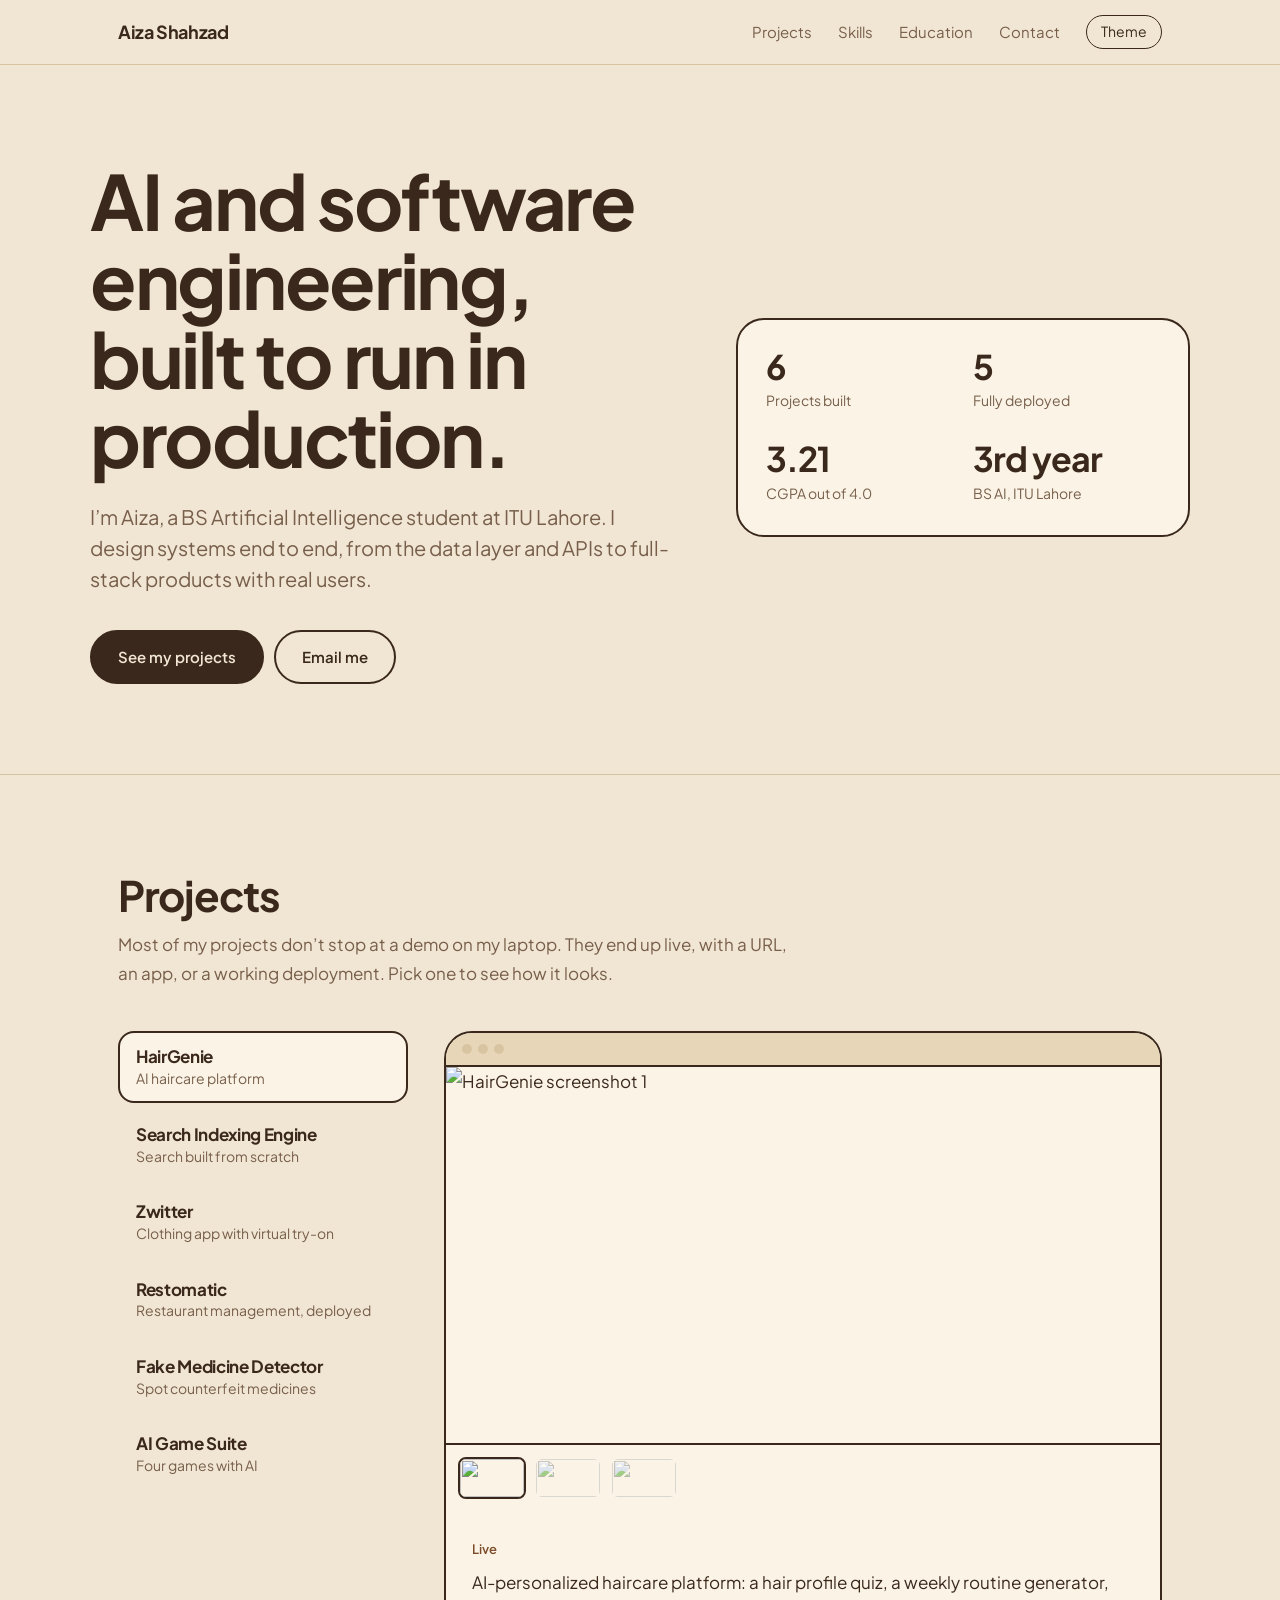
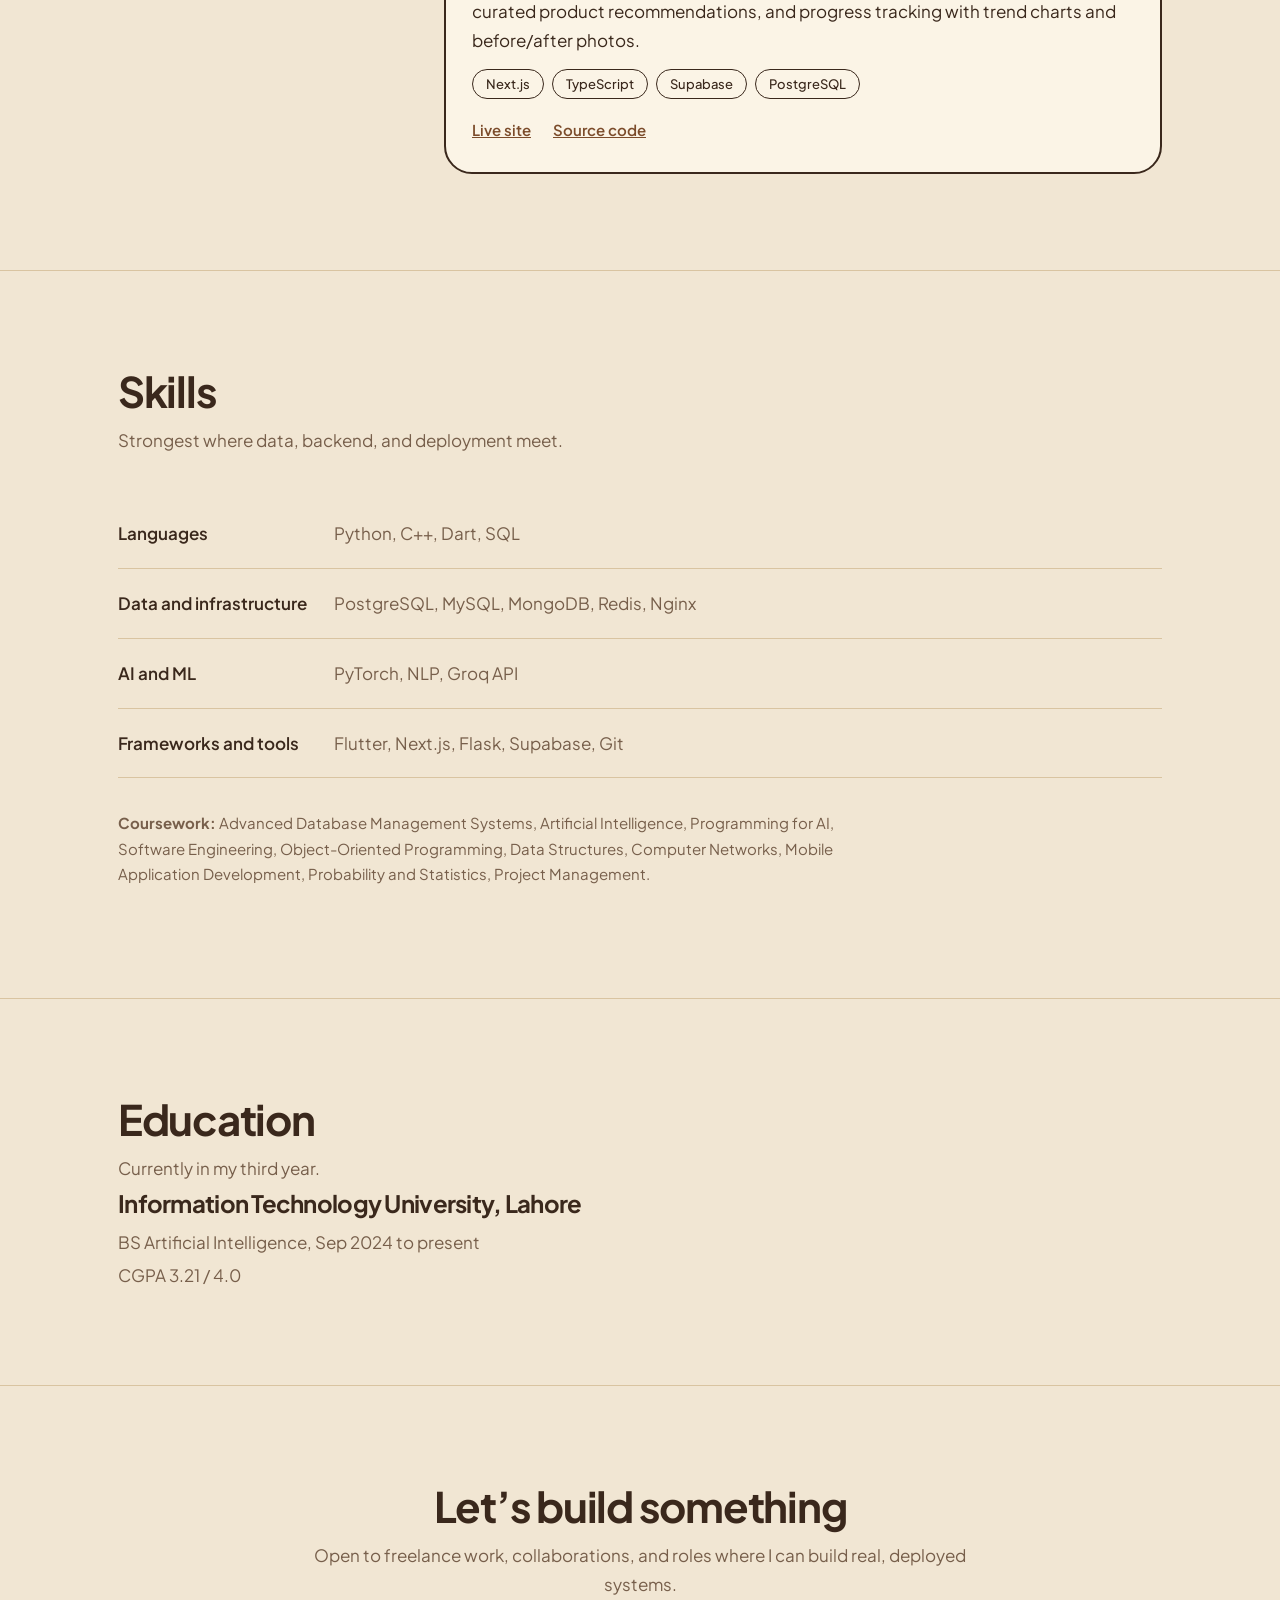
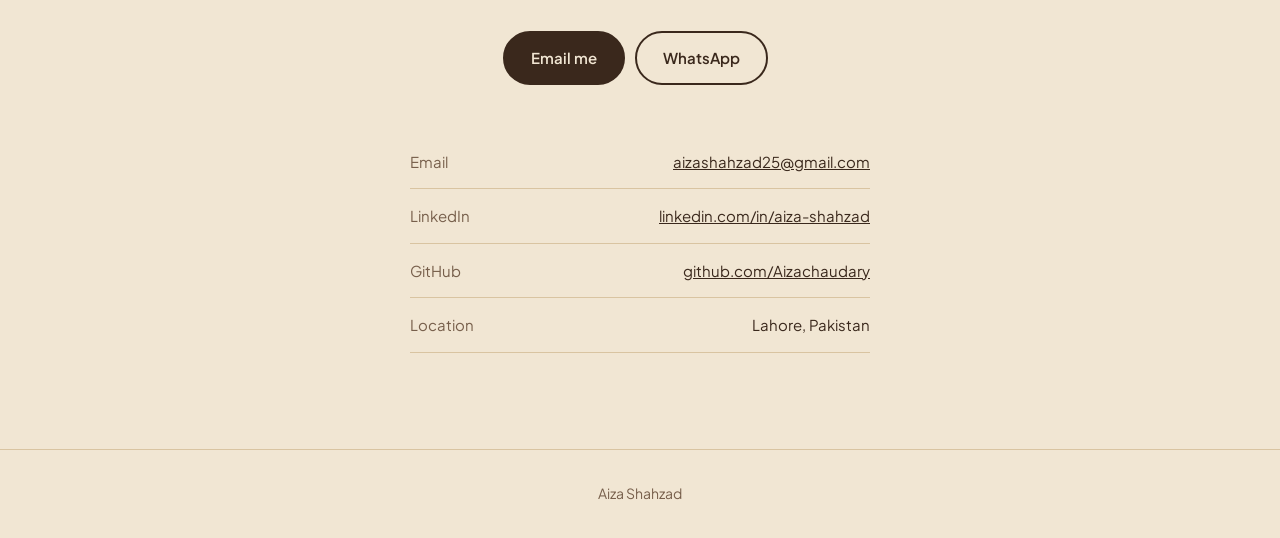
==== commit 932ad1a3: "updated" ====
--- a/index.html
+++ b/index.html
@@ -1,457 +1,162 @@
 <!DOCTYPE html>
 <html lang="en">
 <head>
-<meta charset="UTF-8">
-<meta name="viewport" content="width=device-width, initial-scale=1.0">
-<title>Aiza Shahzad — AI &amp; Software Engineering</title>
+<meta charset="utf-8">
+<meta name="viewport" content="width=device-width, initial-scale=1, viewport-fit=cover">
+<title>Aiza Shahzad | AI &amp; Software Engineering</title>
+<meta name="description" content="Aiza Shahzad, BS Artificial Intelligence student at ITU Lahore. AI and full-stack projects that run in production.">
+<link rel="preconnect" href="https://fonts.googleapis.com">
+<link href="https://fonts.googleapis.com/css2?family=Plus+Jakarta+Sans:wght@400;500;600;700&display=swap" rel="stylesheet">
 <style>
-:root{
-  --ink:#14171C;
-  --bg:#F6F5F2;
-  --sidebar:#14171C;
-  --sidebar-text:#9BA0AA;
-  --sidebar-text-active:#F6F5F2;
-  --accent:#2D5B45;
-  --accent-soft:#E4ECE7;
-  --card:#FFFFFF;
-  --line:#D8D6CF;
-  --muted:#4A4E55;
-  --serif:'Times New Roman', Times, serif;
-  --sans:'Times New Roman', Times, serif;
-  --mono:'Times New Roman', Times, serif;
-}
-*{margin:0;padding:0;box-sizing:border-box;}
-body{
-  background:var(--bg);
-  color:var(--ink);
-  font-family:var(--sans);
-  font-size:16px;
-  line-height:1.6;
-}
-a{color:inherit;}
-h1,h2,h3{font-family:var(--serif);font-weight:700;}
-.app{display:flex;min-height:100vh;}
-
-/* ---------- Sidebar ---------- */
-.sidebar{
-  width:260px;flex-shrink:0;
-  background:var(--sidebar);color:var(--sidebar-text);
-  padding:32px 24px;
-  position:sticky;top:0;height:100vh;
-  display:flex;flex-direction:column;
-}
-.sidebar-name{font-family:var(--serif);color:#fff;font-size:20px;font-weight:600;margin-bottom:2px;}
-.sidebar-title{font-size:13px;color:var(--sidebar-text);margin-bottom:28px;}
-.sidebar-nav{display:flex;flex-direction:column;gap:2px;flex:1;}
-.nav-item{
-  display:flex;align-items:center;gap:10px;
-  padding:10px 12px;border-radius:6px;
-  font-size:14px;color:var(--sidebar-text);
-  cursor:pointer;background:none;border:none;text-align:left;width:100%;
-  font-family:var(--sans);
-}
-.nav-item:hover{background:rgba(255,255,255,0.06);color:#fff;}
-.nav-item.active{background:rgba(255,255,255,0.1);color:#fff;}
-.nav-item .dot{width:5px;height:5px;border-radius:50%;background:currentColor;opacity:0.5;flex-shrink:0;}
-.nav-item.active .dot{background:var(--accent);opacity:1;box-shadow:0 0 0 3px rgba(45,91,69,0.35);}
-.sidebar-foot{border-top:1px solid rgba(255,255,255,0.1);padding-top:18px;margin-top:18px;}
-.sidebar-foot a{display:block;font-size:13px;color:var(--sidebar-text);padding:5px 0;}
-.sidebar-foot a:hover{color:#fff;}
-
-/* ---------- Main ---------- */
-.main{flex:1;min-width:0;}
-.topbar{
-  display:none;
-  align-items:center;justify-content:space-between;
-  padding:16px 20px;background:var(--sidebar);color:#fff;
-}
-.topbar button{background:none;border:1px solid rgba(255,255,255,0.3);color:#fff;padding:6px 10px;border-radius:6px;font-family:var(--sans);}
-.content{max-width:880px;margin:0 auto;padding:56px 48px 80px;}
-@media (max-width:900px){.content{padding:36px 24px 60px;}}
-.panel{display:none;}
-.panel.active{display:block;}
-.panel-eyebrow{font-size:13px;color:var(--accent);font-family:var(--mono);margin-bottom:8px;}
-.panel h1{font-size:32px;margin-bottom:14px;}
-.panel-lede{font-size:16px;color:var(--muted);max-width:600px;margin-bottom:36px;}
-
-/* ---------- Overview ---------- */
-.stat-row{display:flex;gap:14px;flex-wrap:wrap;margin-bottom:44px;}
-.stat-box{
-  background:var(--card);border:1px solid var(--line);border-radius:8px;
-  padding:16px 20px;min-width:130px;
-}
-.stat-box .num{font-family:var(--serif);font-size:24px;font-weight:600;}
-.stat-box .lbl{font-size:12.5px;color:var(--muted);margin-top:2px;}
-.block-title{font-size:13px;color:var(--muted);text-transform:uppercase;letter-spacing:0.04em;margin-bottom:14px;font-weight:600;}
-.summary-block{margin-bottom:44px;}
-.summary-block p{color:var(--muted);max-width:640px;margin-bottom:12px;}
-.summary-block p strong{color:var(--ink);}
-.approach-list{display:flex;flex-direction:column;gap:16px;max-width:640px;}
-.approach-item{display:flex;gap:16px;}
-.approach-num{font-family:var(--mono);font-size:13px;color:var(--accent);padding-top:2px;flex-shrink:0;width:20px;}
-.approach-body h3{font-size:15px;margin-bottom:4px;}
-.approach-body p{color:var(--muted);font-size:14px;}
-
-/* ---------- Projects ---------- */
-.proj-row{
-  border:1px solid var(--line);border-left:3px solid var(--accent);border-radius:6px;background:var(--card);
-  padding:20px 24px;margin-bottom:16px;
-  display:grid;grid-template-columns:200px 1fr;gap:24px;
-  transition:box-shadow 0.15s;
-}
-.proj-row:hover{box-shadow:0 4px 14px -6px rgba(20,23,28,0.15);}
-@media (max-width:700px){.proj-row{grid-template-columns:1fr;gap:8px;}}
-.proj-name{font-family:var(--serif);font-size:17px;font-weight:600;}
-.proj-status{display:block;font-size:12px;font-family:var(--mono);margin-top:6px;}
-.proj-status.live{color:var(--accent);}
-.proj-status.coursework{color:var(--muted);}
-.proj-desc{color:var(--muted);font-size:14.5px;margin-bottom:10px;}
-.proj-stack{font-size:12.5px;color:var(--muted);font-family:var(--mono);margin-bottom:10px;}
-.proj-links a{font-size:13px;color:var(--accent);margin-right:18px;border-bottom:1px solid transparent;}
-.proj-links a:hover{border-color:var(--accent);}
-.proj-note{font-size:13px;color:var(--muted);font-style:italic;margin-top:8px;}
-
-/* ---------- Skills ---------- */
-.skill-group{margin-bottom:28px;}
-.skill-group-title{font-size:13px;color:var(--muted);text-transform:uppercase;letter-spacing:0.04em;margin-bottom:10px;font-weight:600;}
-.skill-tags{display:flex;flex-wrap:wrap;gap:8px;}
-.skill-tag{
-  font-size:13px;font-family:var(--mono);color:var(--ink);
-  background:var(--card);border:1px solid var(--line);
-  padding:5px 12px;border-radius:5px;
-}
-.coursework-block{margin-top:40px;}
-.coursework-list{color:var(--muted);font-size:14px;line-height:1.9;}
-
-/* ---------- Education ---------- */
-.edu-card{background:var(--card);border:1px solid var(--line);border-radius:8px;padding:24px;margin-bottom:20px;}
-.edu-top{display:flex;justify-content:space-between;align-items:baseline;flex-wrap:wrap;gap:8px;margin-bottom:6px;}
-.edu-school{font-family:var(--serif);font-size:18px;font-weight:600;}
-.edu-gpa{font-family:var(--mono);font-size:14px;color:var(--accent);}
-.edu-meta{color:var(--muted);font-size:14px;}
-
-/* ---------- Contact ---------- */
-.contact-list{display:flex;flex-direction:column;gap:10px;max-width:440px;}
-.contact-row{
-  display:flex;justify-content:space-between;align-items:center;
-  padding:14px 18px;border:1px solid var(--line);border-radius:6px;background:var(--card);
-}
-.contact-label{font-size:13px;color:var(--muted);}
-.contact-value a{font-size:14.5px;color:var(--ink);}
-.contact-value a:hover{color:var(--accent);}
-
-@media (prefers-reduced-motion: reduce){*{transition:none !important;}}
-
-/* ---------- Mobile sidebar ---------- */
-@media (max-width:820px){
-  .app{flex-direction:column;}
-  .sidebar{
-    display:none;position:fixed;inset:0 0 0 0;height:100vh;width:100%;z-index:40;
-    overflow-y:auto;
-  }
-  .sidebar.open{display:flex;}
-  .topbar{display:flex;position:sticky;top:0;z-index:30;}
-  .content{padding-top:32px;}
-}
+:root{--bg:#f1e6d3;--bg2:#e7d6b8;--ink:#3a281c;--mute:#775f4b;--line:#d9c4a1;--bd:#3a281c;--acc:#7b4b2a;--card:#fbf4e6;color-scheme:light;
+--font:'Plus Jakarta Sans',system-ui,-apple-system,'Segoe UI',sans-serif}
+@media(prefers-color-scheme:dark){:root:not([data-theme="light"]){--bg:#1d1510;--bg2:#2a1e16;--ink:#f2e4cd;--mute:#b79f84;--line:#3a2c20;--bd:#c9a67f;--acc:#d9a46b;--card:#241a13;color-scheme:dark}}
+:root[data-theme="dark"]{--bg:#1d1510;--bg2:#2a1e16;--ink:#f2e4cd;--mute:#b79f84;--line:#3a2c20;--bd:#c9a67f;--acc:#d9a46b;--card:#241a13;color-scheme:dark}
+*{box-sizing:border-box}
+html{scroll-behavior:smooth;scroll-padding-top:76px}
+body{margin:0;background:var(--bg);color:var(--ink);font:400 17px/1.7 var(--font);overflow-x:clip}
+a{color:inherit}
+:focus-visible{outline:2px solid var(--acc);outline-offset:3px;border-radius:4px}
+.w{max-width:1100px;margin:0 auto;padding:0 max(28px,env(safe-area-inset-right,0px)) 0 max(28px,env(safe-area-inset-left,0px))}
+h1,h2,h3{margin:0;letter-spacing:-.03em}
+nav{position:sticky;top:0;z-index:10;background:var(--bg);border-bottom:1px solid var(--line)}
+nav .w{display:flex;align-items:center;justify-content:space-between;height:64px;gap:16px}
+nav b{font-size:18px;letter-spacing:-.02em}
+nav div{display:flex;gap:26px;align-items:center;font-size:15px}
+nav a{text-decoration:none;color:var(--mute)}nav a:hover{color:var(--ink)}
+#th{border:1.5px solid var(--bd);background:none;color:var(--ink);border-radius:99px;padding:4px 14px;font:inherit;font-size:14px;cursor:pointer}
+.hero{padding:96px 0 80px;display:grid;grid-template-columns:1.3fr 1fr;gap:56px;align-items:center}
+h1{font-size:clamp(40px,6vw,76px);line-height:1.04;font-weight:700;margin-bottom:24px;overflow-wrap:anywhere}
+.lead{font-size:20px;line-height:1.55;color:var(--mute);max-width:46ch;margin:0 0 36px}
+.btn{display:inline-block;padding:12px 26px;border-radius:99px;text-decoration:none;font-weight:600;font-size:15px;margin:0 10px 10px 0;border:2px solid var(--bd);transition:background .15s,color .15s}
+.btn.p{background:var(--ink);color:var(--bg)}.btn:hover{background:var(--bg2);color:var(--ink)}
+.glance{border:2px solid var(--bd);border-radius:28px;background:var(--card);padding:28px;display:grid;grid-template-columns:1fr 1fr;gap:26px 20px}
+.glance b{display:block;font-size:34px;line-height:1.1;letter-spacing:-.03em}
+.glance span{font-size:14px;color:var(--mute)}
+section{padding:96px 0;border-top:1px solid var(--line)}
+h2{font-size:clamp(30px,4vw,42px);line-height:1.12;margin-bottom:12px}
+.intro{color:var(--mute);max-width:56ch;margin:0 0 44px}
+.pj{display:grid;grid-template-columns:290px 1fr;gap:36px;align-items:start}
+.tabs{display:flex;flex-direction:column;gap:6px}
+.tabs button{text-align:left;border:2px solid transparent;border-radius:16px;background:none;color:var(--mute);padding:12px 16px;font:inherit;font-size:14px;line-height:1.4;cursor:pointer}
+.tabs button b{display:block;font-size:17px;color:var(--ink);letter-spacing:-.02em}
+.tabs button[aria-selected=true]{background:var(--card);border-color:var(--bd)}
+.fr{border:2px solid var(--bd);border-radius:28px;overflow:hidden;background:var(--card);max-width:100%}
+.bar{display:flex;gap:6px;padding:11px 16px;border-bottom:2px solid var(--bd);background:var(--bg2)}
+.bar i{width:10px;height:10px;border-radius:50%;background:var(--line)}
+.view{aspect-ratio:1.9/1;background:var(--card);display:flex;align-items:center;justify-content:center}
+.view img{width:100%;height:100%;object-fit:contain;display:block}
+.comp{display:grid;grid-template-columns:repeat(2,1fr);gap:12px;padding:24px;width:100%}
+.comp span{padding:16px;border:1.5px solid var(--bd);border-radius:16px;font-weight:600;text-align:center;font-size:15px}
+.th{display:flex;gap:8px;padding:12px;border-top:2px solid var(--bd)}
+.th button{width:68px;height:42px;padding:0;border:2px solid transparent;border-radius:8px;overflow:hidden;cursor:pointer;opacity:.55;background:none}
+.th button[aria-current=true]{border-color:var(--bd);opacity:1}
+.th img{width:100%;height:100%;object-fit:cover;object-position:top;display:block}
+.info{padding:22px 26px 28px}
+.info p{margin:0 0 14px;max-width:62ch}
+.tag{display:inline-block;font-size:13px;font-weight:600;color:var(--acc);margin-bottom:8px}
+.note{color:var(--mute);font-size:15px}
+.chips{display:flex;flex-wrap:wrap;gap:8px;padding:0;margin:0 0 16px;list-style:none}
+.chips li{font-size:13px;font-weight:500;padding:3px 13px;border-radius:99px;border:1px solid var(--bd)}
+.links a{font-weight:600;font-size:15px;margin-right:22px;color:var(--acc)}
+.sk{margin:0}.sk div{display:grid;grid-template-columns:200px 1fr;gap:16px;padding:20px 0;border-bottom:1px solid var(--line)}
+.sk dt{font-weight:600}.sk dd{margin:0;color:var(--mute)}
+.cw{margin-top:32px;color:var(--mute);font-size:15px;max-width:70ch}
+.edu h3{font-size:24px}.edu p{margin:4px 0 0;color:var(--mute)}
+.ct{text-align:center}.ct .intro{margin:0 auto 32px}
+.ct .rows{max-width:460px;margin:40px auto 0;text-align:left}
+.ct .rows div{display:flex;justify-content:space-between;gap:16px;padding:14px 0;border-bottom:1px solid var(--line);font-size:15px}
+.ct .rows span{color:var(--mute)}
+footer{padding:32px 0;border-top:1px solid var(--line);color:var(--mute);font-size:14px;text-align:center}
+@media(max-width:860px){.hero,.pj{grid-template-columns:1fr}.hero{padding:64px 0 56px}section{padding:72px 0}.tabs{flex-direction:row;overflow-x:auto}.tabs button{flex:0 0 auto}.sk div{grid-template-columns:1fr;gap:4px}nav div a{display:none}}
+@media(max-width:520px){h1{font-size:38px}.glance{padding:20px}.glance b{font-size:28px}.comp{grid-template-columns:1fr}}
+@media(prefers-reduced-motion:reduce){html{scroll-behavior:auto}}
 </style>
 </head>
 <body>
-<div class="app">
+<nav><div class="w"><b>Aiza Shahzad</b><div><a href="#projects">Projects</a><a href="#skills">Skills</a><a href="#education">Education</a><a href="#contact">Contact</a><button id="th" aria-label="Switch light or dark theme">Theme</button></div></div></nav>
 
-  <div class="topbar">
-    <div class="sidebar-name" style="color:#fff;">Aiza Shahzad</div>
-    <button id="menuToggle">Menu</button>
-  </div>
+<header class="w hero">
+<div>
+<h1>AI and software engineering, built to run in production.</h1>
+<p class="lead">I’m Aiza, a BS Artificial Intelligence student at ITU Lahore. I design systems end to end, from the data layer and APIs to full-stack products with real users.</p>
+<a class="btn p" href="#projects">See my projects</a><a class="btn" href="mailto:aizashahzad25@gmail.com">Email me</a>
+</div>
+<div class="glance" aria-label="At a glance">
+<div><b>6</b><span>Projects built</span></div>
+<div><b>5</b><span>Fully deployed</span></div>
+<div><b>3.21</b><span>CGPA out of 4.0</span></div>
+<div><b>3rd year</b><span>BS AI, ITU Lahore</span></div>
+</div>
+</header>
 
-  <aside class="sidebar" id="sidebar">
-    <div class="sidebar-name">Aiza Shahzad</div>
-    <div class="sidebar-title">AI &amp; Software Engineering</div>
-    <nav class="sidebar-nav" id="nav">
-      <button class="nav-item active" data-panel="overview"><span class="dot"></span> Overview</button>
-      <button class="nav-item" data-panel="projects"><span class="dot"></span> Projects</button>
-      <button class="nav-item" data-panel="skills"><span class="dot"></span> Skills</button>
-      <button class="nav-item" data-panel="education"><span class="dot"></span> Education</button>
-      <button class="nav-item" data-panel="contact"><span class="dot"></span> Contact</button>
-    </nav>
-    <div class="sidebar-foot">
-      <a href="https://github.com/Aizachaudary" target="_blank" rel="noopener">GitHub</a>
-      <a href="https://linkedin.com/in/aiza-shahzad" target="_blank" rel="noopener">LinkedIn</a>
-      <a href="mailto:aizashahzad25@gmail.com">Email</a>
-    </div>
-  </aside>
+<section id="projects"><div class="w">
+<h2>Projects</h2>
+<p class="intro">Most of my projects don’t stop at a demo on my laptop. They end up live, with a URL, an app, or a working deployment. Pick one to see how it looks.</p>
+<div class="pj">
+<div class="tabs" role="tablist" id="tabs"></div>
+<div class="fr"><div class="bar"><i></i><i></i><i></i></div><div class="view" id="view"></div><div class="th" id="th2"></div><div class="info" id="info"></div></div>
+</div>
+</div></section>
 
-  <main class="main">
-    <div class="content">
+<section id="skills"><div class="w">
+<h2>Skills</h2>
+<p class="intro">Strongest where data, backend, and deployment meet.</p>
+<dl class="sk">
+<div><dt>Languages</dt><dd>Python, C++, Dart, SQL</dd></div>
+<div><dt>Data and infrastructure</dt><dd>PostgreSQL, MySQL, MongoDB, Redis, Nginx</dd></div>
+<div><dt>AI and ML</dt><dd>PyTorch, NLP, Groq API</dd></div>
+<div><dt>Frameworks and tools</dt><dd>Flutter, Next.js, Flask, Supabase, Git</dd></div>
+</dl>
+<p class="cw"><b>Coursework:</b> Advanced Database Management Systems, Artificial Intelligence, Programming for AI, Software Engineering, Object-Oriented Programming, Data Structures, Computer Networks, Mobile Application Development, Probability and Statistics, Project Management.</p>
+</div></section>
 
-      <section class="panel active" id="panel-overview">
-        <div class="panel-eyebrow">Overview</div>
-        <h1>AI &amp; software engineering, built to run in production.</h1>
-        <p class="panel-lede">3rd-year BS Artificial Intelligence student at Information Technology University, Lahore. I design systems end to end — from streaming data pipelines and vector search to full-stack products with real users.</p>
+<section id="education"><div class="w edu">
+<h2>Education</h2>
+<p class="intro">Currently in my third year.</p>
+<h3>Information Technology University, Lahore</h3>
+<p>BS Artificial Intelligence, Sep 2024 to present</p>
+<p>CGPA 3.21 / 4.0</p>
+</div></section>
 
-        <div class="stat-row">
-          <div class="stat-box"><div class="num">7</div><div class="lbl">Projects built</div></div>
-          <div class="stat-box"><div class="num">5</div><div class="lbl">Fully deployed</div></div>
-          <div class="stat-box"><div class="num">3.21</div><div class="lbl">CGPA / 4.0</div></div>
-          <div class="stat-box"><div class="num">3rd yr</div><div class="lbl">BS AI, ITU Lahore</div></div>
-        </div>
-
-        <div class="summary-block">
-          <div class="block-title">Summary</div>
-          <p>My work leans toward the <strong>data-and-infrastructure side of AI</strong> — streaming pipelines, vector search, multi-database architecture — but I build full products end to end when a project calls for it, including the deployment.</p>
-          <p>Most of my coursework projects don't stop at a working demo on my laptop; they end up live, with a URL, an APK, or a running deployment. I'm currently open to freelance work and collaborations where I can build real systems at scale.</p>
-        </div>
-
-        <div class="block-title">How I approach a project</div>
-        <div class="approach-list">
-          <div class="approach-item">
-            <div class="approach-num">01</div>
-            <div class="approach-body">
-              <h3>Understand the actual constraint</h3>
-              <p>Whether it's "use only foundational libraries" or "must support real-time data," I design around the real limitation rather than a simplified version of it.</p>
-            </div>
-          </div>
-          <div class="approach-item">
-            <div class="approach-num">02</div>
-            <div class="approach-body">
-              <h3>Build the full pipeline</h3>
-              <p>Data layer, logic layer, interface — connected end to end, so the system works as a whole rather than as disconnected pieces.</p>
-            </div>
-          </div>
-          <div class="approach-item">
-            <div class="approach-num">03</div>
-            <div class="approach-body">
-              <h3>Ship it, not just submit it</h3>
-              <p>Where the project allows it, I deploy — a live URL, a published app, or a working demo — since that's the difference between a grade and a portfolio piece.</p>
-            </div>
-          </div>
-        </div>
-      </section>
-
-      <section class="panel" id="panel-projects">
-        <div class="panel-eyebrow">Projects</div>
-        <h1>Selected work</h1>
-        <p class="panel-lede">Seven projects spanning databases, AI/ML, mobile, and full-stack web — five with a live, working deployment.</p>
-
-        <div class="proj-list">
-
-          <div class="proj-row">
-            <div>
-              <div class="proj-name">HairGenie</div>
-              <span class="proj-status live">Live</span>
-            </div>
-            <div>
-              <p class="proj-desc">AI-personalized haircare platform: a hair profile quiz, a weekly routine generator, curated product recommendations, and progress tracking with trend charts and before/after photos.</p>
-              <div class="proj-stack">Next.js · TypeScript · Supabase · PostgreSQL</div>
-              <div class="proj-links">
-                <a href="https://gethairgenie.vercel.app" target="_blank" rel="noopener">Live site</a>
-                <a href="https://github.com/Aizachaudary/HairGenie" target="_blank" rel="noopener">Source code</a>
-              </div>
-            </div>
-          </div>
-
-          <div class="proj-row">
-            <div>
-              <div class="proj-name">Search Indexing Engine</div>
-              <span class="proj-status live">Live demo</span>
-            </div>
-            <div>
-              <p class="proj-desc">A search engine built from scratch — custom hash table, AVL tree, and max-heap, with TF-IDF ranking and OR/AND/phrase search. Originally written in C++ for Data Structures; ported to JavaScript for an interactive demo.</p>
-              <div class="proj-stack">C++ · Data Structures · JavaScript</div>
-              <div class="proj-links">
-                <a href="https://search-engine-webapp-zeta.vercel.app" target="_blank" rel="noopener">Live demo</a>
-                <a href="https://github.com/Aizachaudary/search-engine-webapp" target="_blank" rel="noopener">Source code</a>
-              </div>
-            </div>
-          </div>
-
-          <div class="proj-row">
-            <div>
-              <div class="proj-name">Zwitter</div>
-              <span class="proj-status live">Live · Play Store</span>
-            </div>
-            <div>
-              <p class="proj-desc">Full-stack Flutter clothing brand app with AI-powered virtual try-on — 3D body scanning and avatar-based fitting, so shoppers can preview an outfit before buying. Includes product listings, cart, and checkout.</p>
-              <div class="proj-stack">Flutter · Dart · 3D scanning · Avatar API</div>
-              <div class="proj-links">
-                <a href="https://github.com/Aizachaudary/zwitter-e-commerce-app" target="_blank" rel="noopener">Source code</a>
-              </div>
-              <p class="proj-note">Group project — I built the AI virtual try-on system (3D scan, avatar fitting, virtual wardrobe) and the core shopping flow.</p>
-            </div>
-          </div>
-
-          <div class="proj-row">
-            <div>
-              <div class="proj-name">Restomatic</div>
-              <span class="proj-status live">Live</span>
-            </div>
-            <div>
-              <p class="proj-desc">Restaurant management system with a Flutter customer portal and Flask backend — live menus, orders, table reservations, and an AI food-recognition feature (photo in, matching dish out). I configured the production deployment: Nginx, HTTPS, reverse proxy, backups, and rollback.</p>
-              <div class="proj-stack">Flutter · Flask · MySQL · Nginx</div>
-              <div class="proj-links">
-                <a href="https://restaurant.nalexustechnologies.com" target="_blank" rel="noopener">Live site</a>
-                <a href="https://github.com/zainabtouseef/restaurant" target="_blank" rel="noopener">Source code (team repo)</a>
-              </div>
-              <p class="proj-note">Group project — repo owned by a teammate. I built the AI food-recognition feature, the Flutter frontend, and the full deployment setup.</p>
-            </div>
-          </div>
-
-          <div class="proj-row">
-            <div>
-              <div class="proj-name">Fake Medicine Detector</div>
-              <span class="proj-status live">Deployed</span>
-            </div>
-            <div>
-              <p class="proj-desc">NLP-based classifier distinguishing genuine from counterfeit medicines, matching extracted text against the official DRAP drug registry. Built using only foundational ML libraries — no pretrained shortcuts.</p>
-              <div class="proj-stack">Python · PyTorch · NLP</div>
-              <div class="proj-links">
-                <a href="https://github.com/Aizachaudary/AIHealthDetector" target="_blank" rel="noopener">Source code</a>
-              </div>
-            </div>
-          </div>
-
-          <div class="proj-row">
-            <div>
-              <div class="proj-name">Advanced DBMS Platform</div>
-              <span class="proj-status coursework">Coursework</span>
-            </div>
-            <div>
-              <p class="proj-desc">Real-time data pipeline combining Kafka stream processing, Spark, and FAISS vector search behind a natural-language-to-SQL interface, letting users query a relational database in plain English. Deployed and debugged the full multi-service stack on Docker.</p>
-              <div class="proj-stack">PostgreSQL · Kafka · Spark · FAISS · FastAPI</div>
-            </div>
-          </div>
-
-          <div class="proj-row">
-            <div>
-              <div class="proj-name">AI Game Suite</div>
-              <span class="proj-status coursework">Coursework</span>
-            </div>
-            <div>
-              <p class="proj-desc">Chess, Snake, Tic-Tac-Toe, and Candy Crush, built in C++ with object-oriented design and game-specific search/AI algorithms — including minimax with alpha-beta pruning for Chess.</p>
-              <div class="proj-stack">C++ · AI Algorithms · OOP</div>
-            </div>
-          </div>
-
-        </div>
-      </section>
-
-      <section class="panel" id="panel-skills">
-        <div class="panel-eyebrow">Skills</div>
-        <h1>What I build with</h1>
-        <p class="panel-lede">Range across languages, data infrastructure, AI/ML, and full-stack frameworks.</p>
-
-        <div class="skill-group">
-          <div class="skill-group-title">Languages</div>
-          <div class="skill-tags">
-            <span class="skill-tag">Python</span><span class="skill-tag">C++</span>
-            <span class="skill-tag">Dart</span><span class="skill-tag">SQL</span>
-          </div>
-        </div>
-        <div class="skill-group">
-          <div class="skill-group-title">Data &amp; Infrastructure</div>
-          <div class="skill-tags">
-            <span class="skill-tag">PostgreSQL</span><span class="skill-tag">MongoDB</span>
-            <span class="skill-tag">Redis</span><span class="skill-tag">Kafka</span>
-            <span class="skill-tag">Spark</span><span class="skill-tag">Docker</span>
-          </div>
-        </div>
-        <div class="skill-group">
-          <div class="skill-group-title">AI / ML</div>
-          <div class="skill-tags">
-            <span class="skill-tag">PyTorch</span><span class="skill-tag">FAISS</span>
-            <span class="skill-tag">NLP</span><span class="skill-tag">Groq API</span>
-          </div>
-        </div>
-        <div class="skill-group">
-          <div class="skill-group-title">Frameworks &amp; Tools</div>
-          <div class="skill-tags">
-            <span class="skill-tag">Flutter</span><span class="skill-tag">FastAPI</span>
-            <span class="skill-tag">Next.js</span><span class="skill-tag">Supabase</span>
-            <span class="skill-tag">Git</span><span class="skill-tag">Nginx</span>
-          </div>
-        </div>
-
-        <div class="coursework-block">
-          <div class="block-title">Relevant coursework</div>
-          <div class="coursework-list">
-            Advanced Database Management Systems · Artificial Intelligence · Programming for AI · Software Engineering · Object-Oriented Programming · Data Structures · Computer Networks · Mobile Application Development · Probability &amp; Statistics · Project Management
-          </div>
-        </div>
-      </section>
-
-      <section class="panel" id="panel-education">
-        <div class="panel-eyebrow">Education</div>
-        <h1>Academic background</h1>
-
-        <div class="edu-card">
-          <div class="edu-top">
-            <div class="edu-school">Information Technology University, Lahore</div>
-            <div class="edu-gpa">CGPA 3.21 / 4.0</div>
-          </div>
-          <div class="edu-meta">BS Artificial Intelligence · 3rd Year · Sep 2024 – Present</div>
-        </div>
-
-        <div class="edu-card">
-          <div class="edu-top">
-            <div class="edu-school">KIPS College, Lahore</div>
-          </div>
-          <div class="edu-meta">FSc Pre-Engineering · 998 / 1200 · 2022 – 2024</div>
-        </div>
-      </section>
-
-      <section class="panel" id="panel-contact">
-        <div class="panel-eyebrow">Contact</div>
-        <h1>Get in touch</h1>
-        <p class="panel-lede">Open to freelance work, collaborations, and opportunities where I can build real, deployed systems. Reach out through any of the channels below.</p>
-
-        <div class="contact-list">
-          <div class="contact-row">
-            <span class="contact-label">Email</span>
-            <span class="contact-value"><a href="mailto:aizashahzad25@gmail.com">aizashahzad25@gmail.com</a></span>
-          </div>
-          <div class="contact-row">
-            <span class="contact-label">WhatsApp</span>
-            <span class="contact-value"><a href="https://wa.me/923334367214" target="_blank" rel="noopener">+92 333 436 7214</a></span>
-          </div>
-          <div class="contact-row">
-            <span class="contact-label">LinkedIn</span>
-            <span class="contact-value"><a href="https://linkedin.com/in/aiza-shahzad" target="_blank" rel="noopener">linkedin.com/in/aiza-shahzad</a></span>
-          </div>
-          <div class="contact-row">
-            <span class="contact-label">GitHub</span>
-            <span class="contact-value"><a href="https://github.com/Aizachaudary" target="_blank" rel="noopener">github.com/Aizachaudary</a></span>
-          </div>
-          <div class="contact-row">
-            <span class="contact-label">Location</span>
-            <span class="contact-value">Lahore, Pakistan</span>
-          </div>
-        </div>
-      </section>
-
-    </div>
-  </main>
+<section id="contact" class="ct"><div class="w">
+<h2>Let’s build something</h2>
+<p class="intro">Open to freelance work, collaborations, and roles where I can build real, deployed systems.</p>
+<a class="btn p" href="mailto:aizashahzad25@gmail.com">Email me</a><a class="btn" href="https://wa.me/923334367214">WhatsApp</a>
+<div class="rows">
+<div><span>Email</span><a href="mailto:aizashahzad25@gmail.com">aizashahzad25@gmail.com</a></div>
+<div><span>LinkedIn</span><a href="https://linkedin.com/in/aiza-shahzad">linkedin.com/in/aiza-shahzad</a></div>
+<div><span>GitHub</span><a href="https://github.com/Aizachaudary">github.com/Aizachaudary</a></div>
+<div><span>Location</span>Lahore, Pakistan</div>
 </div>
+</div></section>
+<footer>Aiza Shahzad</footer>
 
 <script>
-const navItems = document.querySelectorAll('.nav-item');
-const panels = document.querySelectorAll('.panel');
-const sidebar = document.getElementById('sidebar');
-const menuToggle = document.getElementById('menuToggle');
-
-navItems.forEach(item => {
-  item.addEventListener('click', () => {
-    const target = item.getAttribute('data-panel');
-    navItems.forEach(n => n.classList.remove('active'));
-    panels.forEach(p => p.classList.remove('active'));
-    item.classList.add('active');
-    document.getElementById('panel-' + target).classList.add('active');
-    window.scrollTo(0,0);
-    sidebar.classList.remove('open');
-  });
-});
-
-menuToggle.addEventListener('click', () => {
-  sidebar.classList.toggle('open');
-});
+const S={hg:['images/hairgenie-1.webp','images/hairgenie-2.webp','images/hairgenie-3.webp'],
+rm:['images/restomatic-1.webp','images/restomatic-2.webp','images/restomatic-3.webp','images/restomatic-4.webp'],
+zw:['images/zwitter-1.webp','images/zwitter-2.webp','images/zwitter-3.webp','images/zwitter-4.webp'],
+fm:['images/medicine-detector-1.webp','images/medicine-detector-2.webp']};
+const P=[
+{n:'HairGenie',s:'AI haircare platform',g:'Live',k:'hg',d:'AI-personalized haircare platform: a hair profile quiz, a weekly routine generator, curated product recommendations, and progress tracking with trend charts and before/after photos.',t:['Next.js','TypeScript','Supabase','PostgreSQL'],l:[['Live site','https://gethairgenie.vercel.app'],['Source code','https://github.com/Aizachaudary/HairGenie']]},
+{n:'Search Indexing Engine',s:'Search built from scratch',g:'Live demo',c:['Hash table','AVL tree','Max-heap','TF-IDF ranking'],d:'A search engine built from scratch, with a custom hash table, AVL tree, and max-heap, TF-IDF ranking, and OR, AND, and phrase search. Written in C++ for Data Structures, then ported to JavaScript for an interactive demo.',t:['C++','Data Structures','JavaScript'],l:[['Live demo','https://search-engine-webapp-zeta.vercel.app'],['Source code','https://github.com/Aizachaudary/search-engine-webapp']]},
+{n:'Zwitter',s:'Clothing app with virtual try-on',g:'Live on the Play Store',k:'zw',d:'Full-stack Flutter clothing brand app with AI-powered virtual try-on: 3D body scanning and avatar-based fitting, so shoppers can preview an outfit before buying. Includes product listings, cart, and checkout.',t:['Flutter','Dart','3D scanning','Avatar API'],l:[['Source code','https://github.com/Aizachaudary/zwitter-e-commerce-app']],o:'Group project. I built the AI virtual try-on system (3D scan, avatar fitting, virtual wardrobe) and the core shopping flow.'},
+{n:'Restomatic',s:'Restaurant management, deployed',g:'Live',k:'rm',d:'Restaurant management system with a Flutter customer portal and a Flask backend: live menus, orders, table reservations, and AI food recognition (photo in, matching dish out). I configured the production deployment with Nginx, HTTPS, reverse proxy, backups, and rollback.',t:['Flutter','Flask','MySQL','Nginx'],l:[['Live site','https://restaurant.nalexustechnologies.com'],['Source code (team repo)','https://github.com/zainabtouseef/restaurant']],o:'Group project, repo owned by a teammate. I built the AI food-recognition feature, the Flutter frontend, and the full deployment setup.'},
+{n:'Fake Medicine Detector',s:'Spot counterfeit medicines',g:'Deployed',k:'fm',d:'NLP-based classifier that tells genuine from counterfeit medicines by matching extracted text against the official DRAP drug registry. Built using only foundational ML libraries, with no pretrained shortcuts.',t:['Python','PyTorch','NLP'],l:[['Source code','https://github.com/Aizachaudary/AIHealthDetector']]},
+{n:'AI Game Suite',s:'Four games with AI',g:'Coursework',c:['Chess','Snake','Tic-Tac-Toe','Candy Crush'],d:'Chess, Snake, Tic-Tac-Toe, and Candy Crush built in C++ with object-oriented design and game-specific search and AI algorithms, including minimax with alpha-beta pruning for Chess.',t:['C++','AI algorithms','OOP']}];
+let cur=0,im=0;const $=id=>document.getElementById(id);
+function show(){const p=P[cur];
+$('tabs').innerHTML=P.map((x,i)=>`<button role="tab" aria-selected="${i==cur}" data-i="${i}"><b>${x.n}</b>${x.s}</button>`).join('');
+const v=$('view'),th=$('th2');
+if(p.k){const a=S[p.k];v.innerHTML=`<img src="${a[im]}" alt="${p.n} screenshot ${im+1}">`;th.style.display='flex';th.innerHTML=a.map((u,i)=>`<button data-m="${i}" aria-label="Screenshot ${i+1}" aria-current="${i==im}"><img src="${u}" alt=""></button>`).join('')}
+else{th.style.display='none';v.innerHTML='<div class="comp">'+p.c.map(x=>`<span>${x}</span>`).join('')+'</div>'}
+$('info').innerHTML=`<span class="tag">${p.g}</span><p>${p.d}</p><ul class="chips">${p.t.map(x=>`<li>${x}</li>`).join('')}</ul>`+(p.l?`<div class="links">${p.l.map(x=>`<a href="${x[1]}" target="_blank" rel="noopener">${x[0]}</a>`).join('')}</div>`:'')+(p.o?`<p class="note" style="margin:14px 0 0">${p.o}</p>`:'')}
+$('tabs').onclick=e=>{const b=e.target.closest('button');if(b){cur=+b.dataset.i;im=0;show()}};
+$('th2').onclick=e=>{const b=e.target.closest('button');if(b){im=+b.dataset.m;show()}};
+show();
+const r=document.documentElement;
+try{const s=localStorage.getItem('theme');if(s)r.dataset.theme=s}catch(e){}
+$('th').onclick=()=>{const d=r.dataset.theme?r.dataset.theme=='dark':matchMedia('(prefers-color-scheme:dark)').matches;r.dataset.theme=d?'light':'dark';try{localStorage.setItem('theme',r.dataset.theme)}catch(e){}};
 </script>
 </body>
 </html>
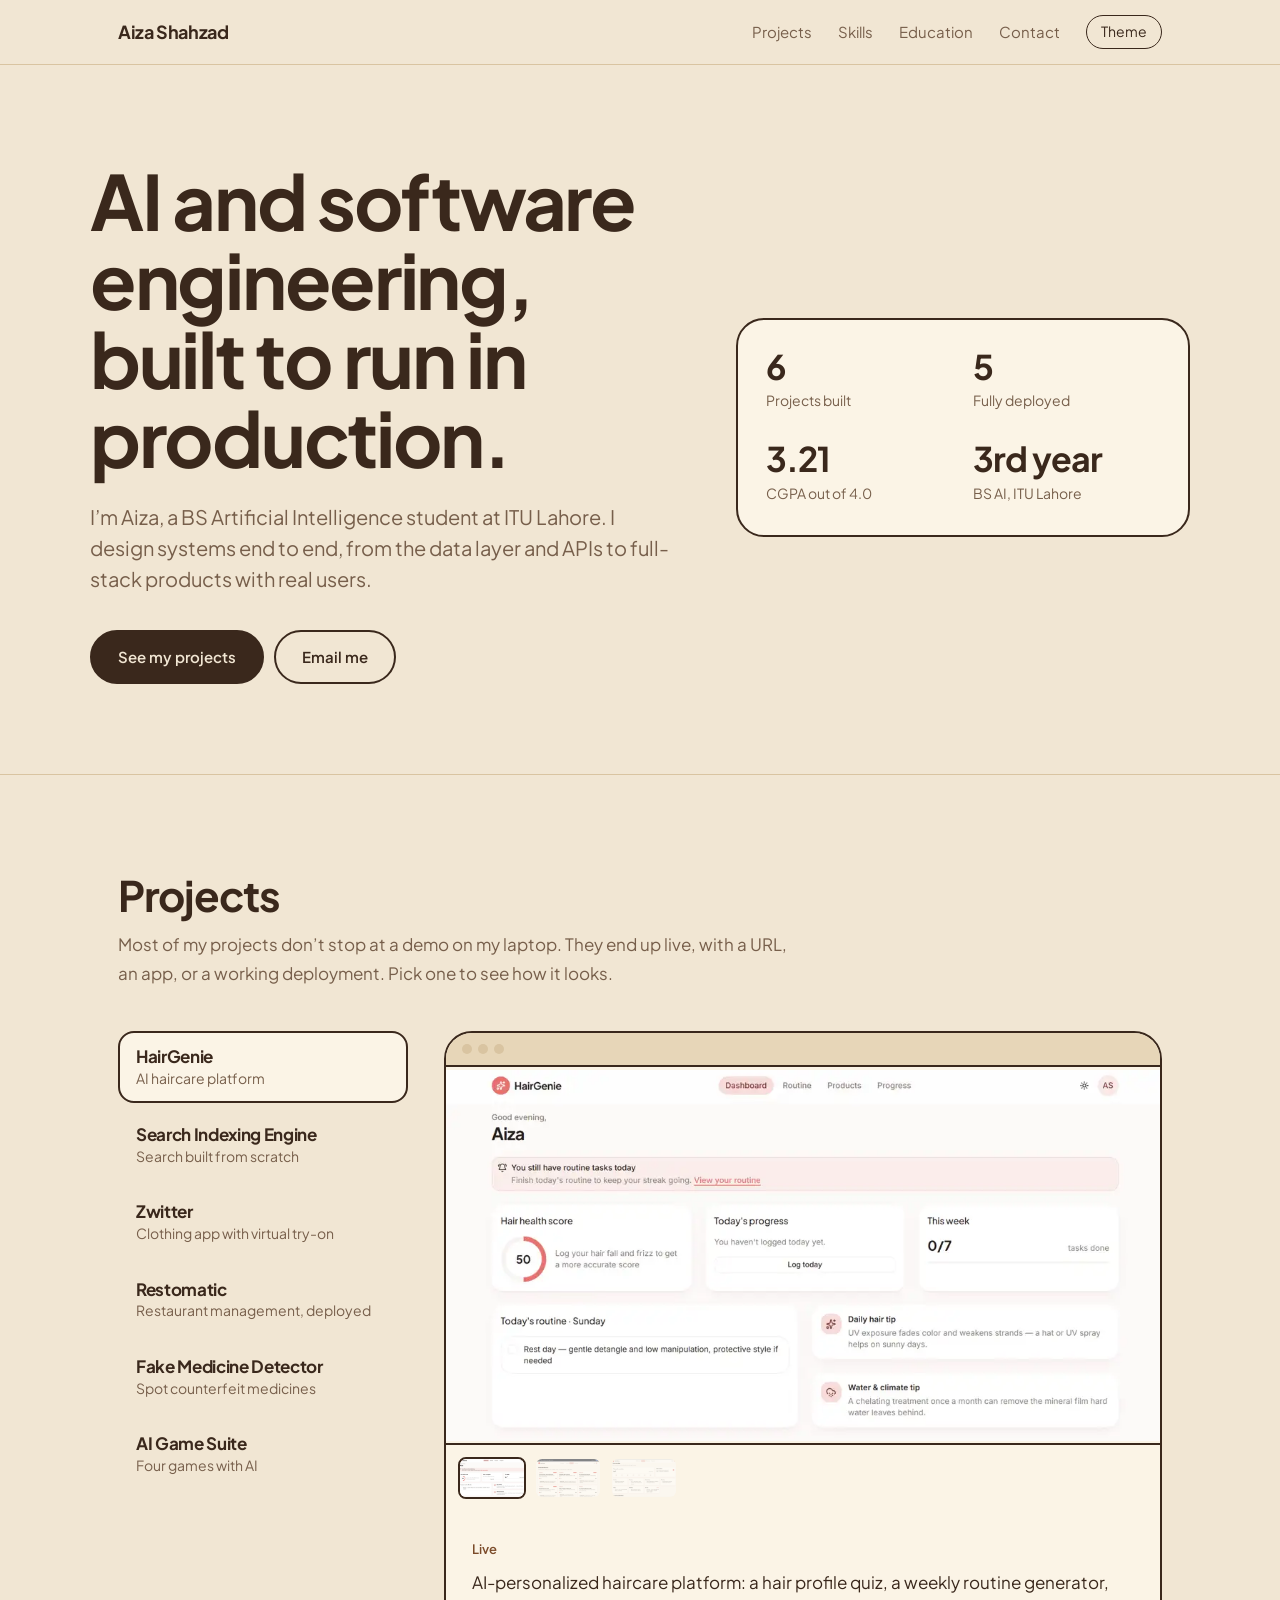
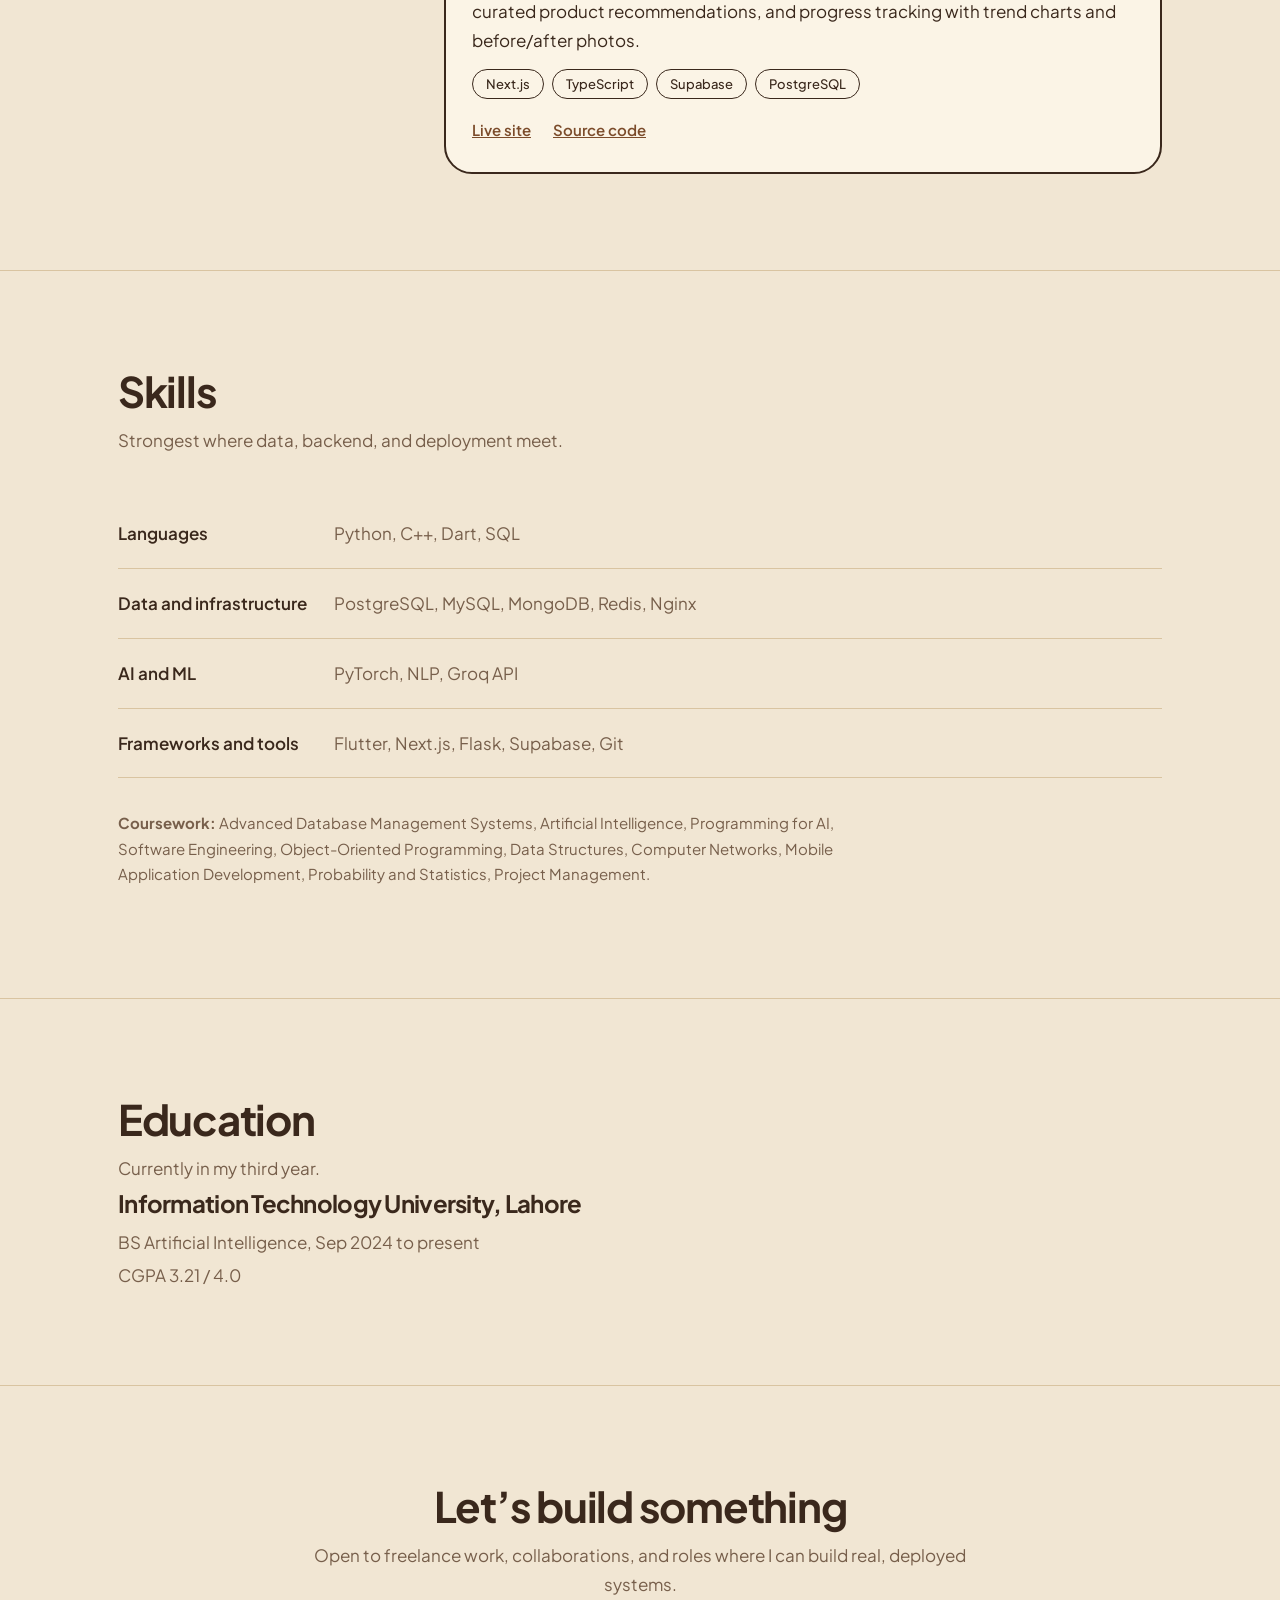
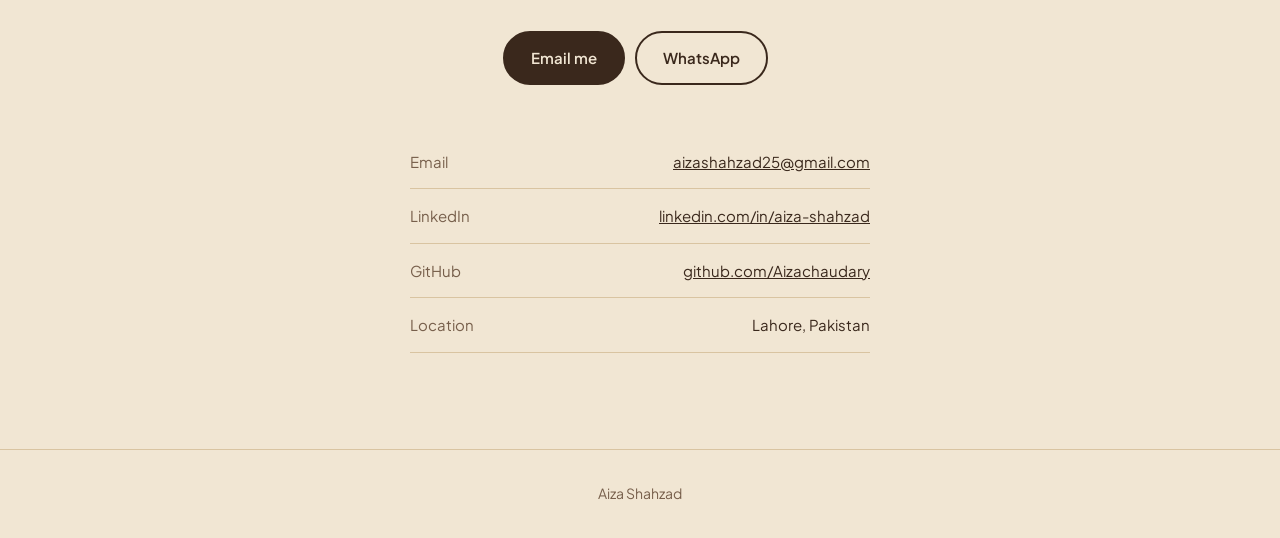
==== commit 044ec05a: "Update index.html" ====
--- a/index.html
+++ b/index.html
@@ -133,10 +133,10 @@
 <footer>Aiza Shahzad</footer>
 
 <script>
-const S={hg:['images/hairgenie-1.webp','images/hairgenie-2.webp','images/hairgenie-3.webp'],
-rm:['images/restomatic-1.webp','images/restomatic-2.webp','images/restomatic-3.webp','images/restomatic-4.webp'],
-zw:['images/zwitter-1.webp','images/zwitter-2.webp','images/zwitter-3.webp','images/zwitter-4.webp'],
-fm:['images/medicine-detector-1.webp','images/medicine-detector-2.webp']};
+const S={hg:['hairgenie-1.webp','hairgenie-2.webp','hairgenie-3.webp'],
+rm:['restomatic-1.webp','restomatic-2.webp','restomatic-3.webp','restomatic-4.webp'],
+zw:['zwitter-1.webp','zwitter-2.webp','zwitter-3.webp','zwitter-4.webp'],
+fm:['medicine-detector-1.webp','medicine-detector-2.webp']};
 const P=[
 {n:'HairGenie',s:'AI haircare platform',g:'Live',k:'hg',d:'AI-personalized haircare platform: a hair profile quiz, a weekly routine generator, curated product recommendations, and progress tracking with trend charts and before/after photos.',t:['Next.js','TypeScript','Supabase','PostgreSQL'],l:[['Live site','https://gethairgenie.vercel.app'],['Source code','https://github.com/Aizachaudary/HairGenie']]},
 {n:'Search Indexing Engine',s:'Search built from scratch',g:'Live demo',c:['Hash table','AVL tree','Max-heap','TF-IDF ranking'],d:'A search engine built from scratch, with a custom hash table, AVL tree, and max-heap, TF-IDF ranking, and OR, AND, and phrase search. Written in C++ for Data Structures, then ported to JavaScript for an interactive demo.',t:['C++','Data Structures','JavaScript'],l:[['Live demo','https://search-engine-webapp-zeta.vercel.app'],['Source code','https://github.com/Aizachaudary/search-engine-webapp']]},
